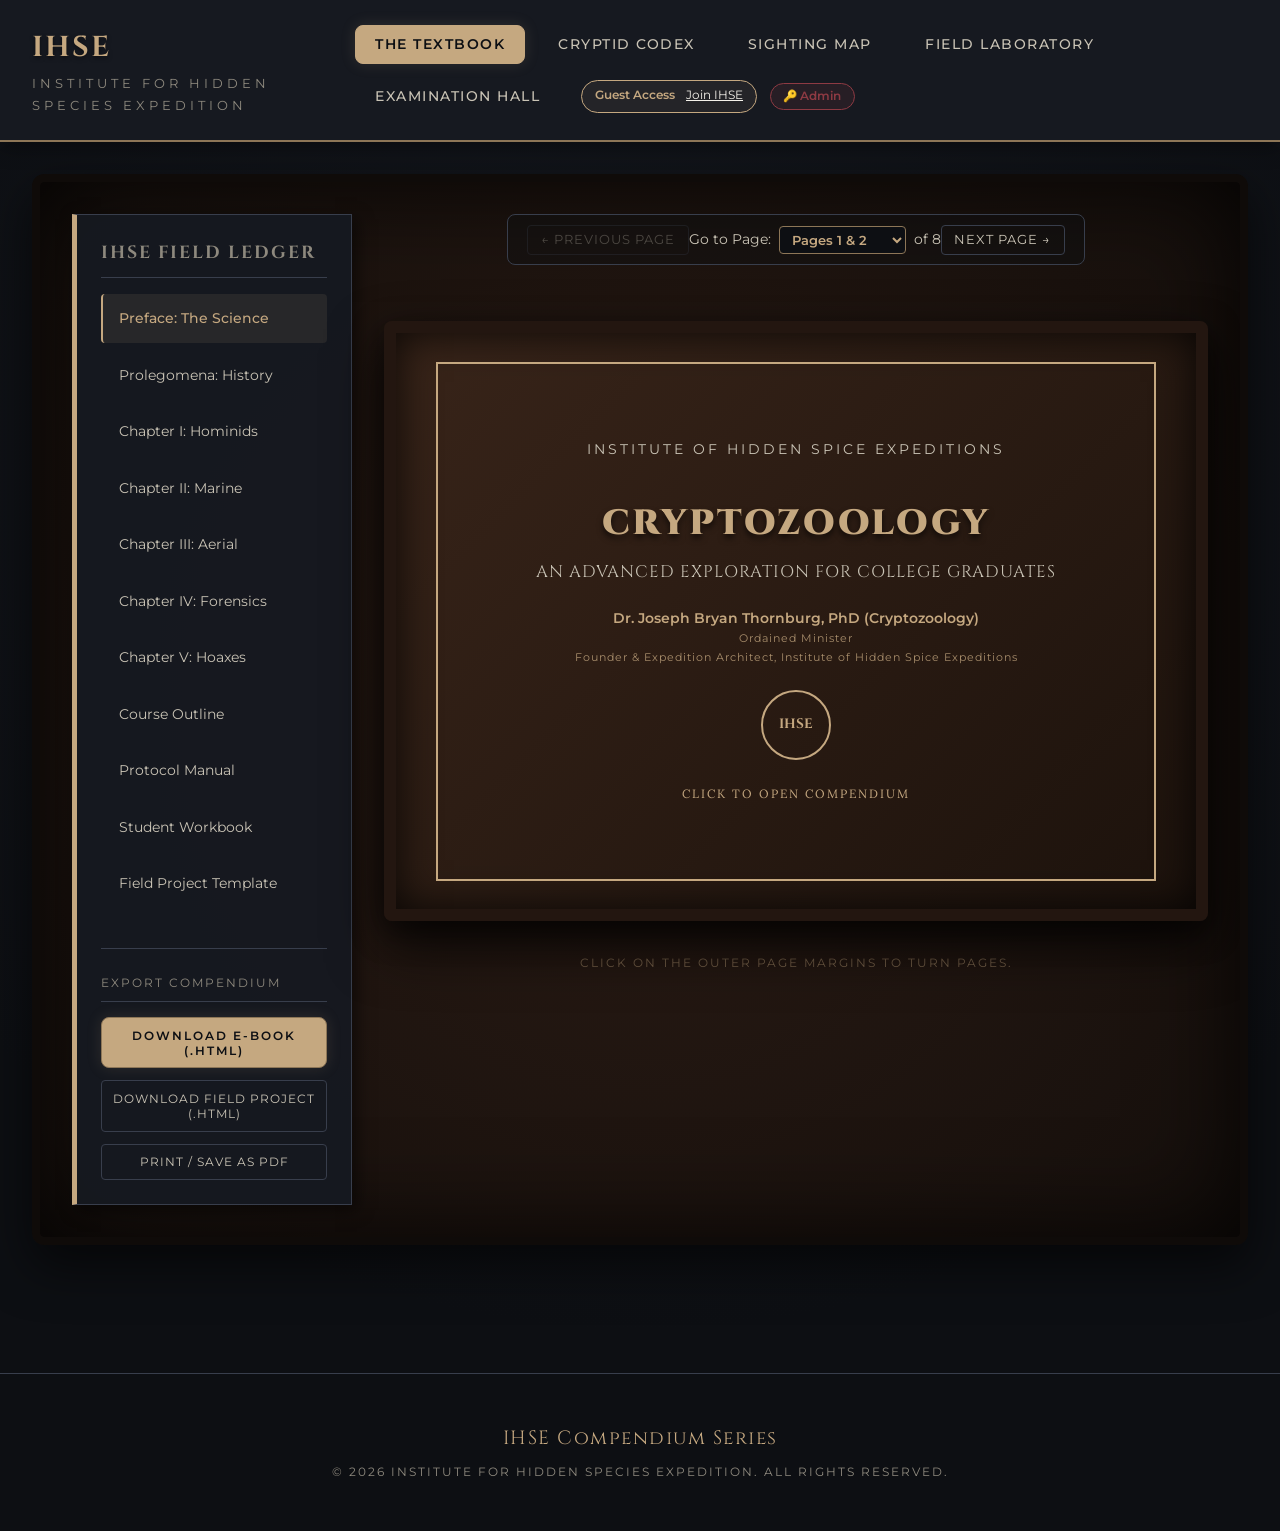
==== index.html @ ec3597d8 "Incorporate official Certificate of Completion template with persistent randomized IDs, formatted da" ====
<!DOCTYPE html>
<html lang="en">
<head>
    <meta charset="UTF-8">
    <meta name="viewport" content="width=device-width, initial-scale=1.0">
    <title>Cryptozoology: An Advanced Exploration for College Graduates</title>
    <!-- CSS Stylesheet -->
    <link rel="stylesheet" href="styles.css">
    <!-- Real PayPal JS SDK (Sandbox Client ID by default) -->
    <script src="https://www.paypal.com/sdk/js?client-id=sb&currency=USD"></script>
</head>
<body>

    <!-- Header Navigation -->
    <header>
        <div class="logo-container">
            <span class="logo-title">IHSE</span>
            <span class="logo-subtitle">Institute for Hidden Species Expedition</span>
        </div>
        <nav style="display: flex; align-items: center; gap: 0.8rem; flex-wrap: wrap;">
            <button class="nav-btn active" data-tab="textbook" id="nav-textbook">The Textbook</button>
            <button class="nav-btn" data-tab="codex" id="nav-codex">Cryptid Codex</button>
            <button class="nav-btn" data-tab="map" id="nav-map">Sighting Map</button>
            <button class="nav-btn" data-tab="lab" id="nav-lab">Field Laboratory</button>
            <button class="nav-btn" data-tab="exam" id="nav-exam">Examination Hall</button>
            <div id="user-status-widget" onclick="openJoinModal()" style="margin-left: 0.5rem; padding: 0.35rem 0.8rem; border-radius: 20px; font-family: var(--font-ui); font-size: 0.72rem; font-weight: 600; cursor: pointer; display: flex; align-items: center; gap: 0.4rem; border: 1px solid var(--accent-gold); color: var(--accent-gold); background: rgba(197,168,128,0.08); transition: all 0.2s;" onmouseover="this.style.background='rgba(197,168,128,0.18)'" onmouseout="this.style.background='rgba(197,168,128,0.08)'">
                <span id="user-role-badge">Guest Access</span>
                <span id="user-action-link" style="text-decoration: underline; font-weight: normal; color: var(--text-primary); margin-left: 0.3rem;">Join IHSE</span>
            </div>
            <button id="admin-toggle-btn" onclick="toggleAdminPanel()" style="padding: 0.35rem 0.8rem; border-radius: 20px; font-family: var(--font-ui); font-size: 0.72rem; font-weight: 600; cursor: pointer; display: flex; align-items: center; gap: 0.4rem; border: 1px solid var(--accent-red); color: var(--accent-red); background: rgba(235,87,87,0.08); transition: all 0.2s;" onmouseover="this.style.background='rgba(235,87,87,0.18)'" onmouseout="this.style.background='rgba(235,87,87,0.08)'">
                🔑 Admin
            </button>
        </nav>
    </header>

    <!-- Main Content Area -->
    <main>
        
        <!-- 1. TEXTBOOK SECTION (SKEUOMORPHIC DESK) -->
        <section id="textbook-section" class="page-section active">
            <div class="desk-container">
                <!-- Syllabus Sidebar (Styled like a Research Ledger) -->
                <aside class="textbook-sidebar ledger-sidebar">
                    <h3>IHSE Field Ledger</h3>
                    <ul class="syllabus-list">
                        <li class="syllabus-item active" data-chapter="preface">Preface: The Science</li>
                        <li class="syllabus-item" data-chapter="intro">Prolegomena: History</li>
                        <li class="syllabus-item" data-chapter="ch1">Chapter I: Hominids</li>
                        <li class="syllabus-item" data-chapter="ch2">Chapter II: Marine</li>
                        <li class="syllabus-item" data-chapter="ch3">Chapter III: Aerial</li>
                        <li class="syllabus-item" data-chapter="ch4">Chapter IV: Forensics</li>
                        <li class="syllabus-item" data-chapter="ch5">Chapter V: Hoaxes</li>
                        <li class="syllabus-item" data-chapter="outline">Course Outline</li>
                        <li class="syllabus-item" data-chapter="protocols">Protocol Manual</li>
                        <li class="syllabus-item" data-chapter="workbook">Student Workbook</li>
                        <li class="syllabus-item" data-chapter="project">Field Project Template</li>
                    </ul>
                    
                    <!-- Export Controls -->
                    <div style="margin-top: 2.5rem; border-top: 1px solid var(--border-color); padding-top: 1.5rem; display: flex; flex-direction: column; gap: 0.75rem;">
                        <span class="lab-nav-title" style="font-size:0.75rem; margin-bottom: 0.2rem;">Export Compendium</span>
                        <button class="primary-btn" style="margin:0; font-size:0.75rem; padding: 0.6rem;" onclick="downloadHtmlBook()">Download E-Book (.html)</button>
                        <button class="secondary-btn" style="margin:0; font-size:0.75rem; padding: 0.6rem;" onclick="downloadProjectTemplate()">Download Field Project (.html)</button>
                        <button class="secondary-btn" style="margin:0; font-size:0.75rem; padding: 0.6rem;" onclick="printFullManual()">Print / Save as PDF</button>
                    </div>
                </aside>
                
                <!-- Main Book Area -->
                <div class="book-workspace">
                    <!-- Top Navigation Tabs (Desk tabs) -->
                    <div class="book-pagination-bar" id="book-pag-top">
                        <button class="secondary-btn pag-btn" id="pag-prev-top" onclick="prevBookPage()">&larr; Previous Page</button>
                        <div class="pag-select-container">
                            <span>Go to Page: </span>
                            <select id="pag-select-dropdown" onchange="goToBookPage(parseInt(this.value))">
                                <!-- Dynamic Options -->
                            </select>
                            <span id="pag-total-display"> of 20</span>
                        </div>
                        <button class="secondary-btn pag-btn" id="pag-next-top" onclick="nextBookPage()">Next Page &rarr;</button>
                    </div>
                    
                    <!-- The Skeuomorphic Book -->
                    <div class="skeuo-book" id="skeuo-book-element">
                        <!-- Book Cover (Visible at Page 0) -->
                        <div class="book-cover" id="book-cover-panel" onclick="openBook()">
                            <div class="cover-gold-border">
                                <div class="cover-institute">Institute of Hidden Spice Expeditions</div>
                                <div class="cover-main-title" style="font-size: 2.2rem; margin-bottom: 0.5rem;">CRYPTOZOOLOGY</div>
                                <div class="cover-sub-title" style="font-size: 1.05rem; line-height: 1.4; margin-bottom: 1.5rem; text-transform: uppercase;">An Advanced Exploration for College Graduates</div>
                                <div class="cover-author" style="font-size: 0.85rem; margin-bottom: 1.5rem; line-height: 1.4;">
                                    Dr. Joseph Bryan Thornburg, PhD (Cryptozoology)<br>
                                    <span style="font-size: 0.7rem; opacity: 0.8; font-weight: normal; letter-spacing: 1px;">
                                        Ordained Minister<br>
                                        Founder &amp; Expedition Architect, Institute of Hidden Spice Expeditions
                                    </span>
                                </div>
                                <div class="cover-seal-icon">IHSE</div>
                                <div style="font-size: 0.75rem; letter-spacing: 2px; color: var(--accent-gold); margin-top: 1.5rem;">CLICK TO OPEN COMPENDIUM</div>
                            </div>
                        </div>
                        
                        <!-- Open Book (Visible when Page > 0) -->
                        <div class="book-pages-panel" id="book-pages-panel" style="display:none;">
                            <!-- Left Page -->
                            <div class="book-page-spread left-page-spread" onclick="pageClickLeft()">
                                <div class="page-header-row">
                                    <span id="left-page-header">IHSE COMPENDIUM</span>
                                </div>
                                <div class="page-spread-content" id="left-page-content">
                                    <!-- Dynamic content -->
                                </div>
                                <div class="page-footer-row">
                                    <span class="page-number-display" id="left-page-num">2</span>
                                </div>
                            </div>
                            
                            <!-- Central Crease Spine -->
                            <div class="book-spine-crease"></div>
                            
                            <!-- Right Page -->
                            <div class="book-page-spread right-page-spread" onclick="pageClickRight()">
                                <div class="page-header-row" style="text-align: right;">
                                    <span id="right-page-header">CRYPTID FORENSICS</span>
                                </div>
                                <div class="page-spread-content" id="right-page-content">
                                    <!-- Dynamic content -->
                                </div>
                                <div class="page-footer-row" style="text-align: right;">
                                    <span class="page-number-display" id="right-page-num">3</span>
                                </div>
                            </div>
                        </div>
                    </div>
                    
                    <!-- Bottom Info Row -->
                    <div class="book-bottom-info">
                        <span id="book-bottom-status">Click on the outer page margins to turn pages.</span>
                    </div>
                </div>
            </div>
        </section>

        <!-- 2. CRYPTID CODEX SECTION -->
        <section id="codex-section" class="page-section">
            <h1 id="codex-header-title">The Cryptid Codex</h1>
            <p style="text-align: center; max-width: 700px; margin: 0 auto 2rem auto; color: var(--text-secondary);">
                An academic catalog of unverified biological entities. Search through documented classifications, habitat histories, and postulated scientific groupings.
            </p>
            
            <!-- Filter & Search Controls -->
            <div class="codex-controls">
                <input type="text" id="codex-search" class="search-input" placeholder="Search by name, taxon, or region...">
                <select id="codex-filter" class="filter-select">
                    <option value="All">All Classifications</option>
                    <option value="Terrestrial">Terrestrial</option>
                    <option value="Marine">Marine / Aquatic</option>
                    <option value="Aerial">Aerial / Winged</option>
                </select>
            </div>
            
            <!-- Cards Grid -->
            <div class="codex-grid" id="codex-grid-container">
                <!-- Populated dynamically via app.js -->
            </div>
        </section>

        <!-- 3. SIGHTINGS MAP SECTION -->
        <section id="map-section" class="page-section">
            <h1>Global Sightings Chart</h1>
            <p style="text-align: center; max-width: 700px; margin: 0 auto 2rem auto; color: var(--text-secondary);">
                A cartographic catalog of historical cryptid encounters. Select any glowing coordinate marker on the navigator grid to display coordinates, taxon classifications, and expedition notes.
            </p>
            
            <div class="map-layout">
                <!-- SVG World Map Container -->
                <div class="map-container">
                    <svg id="world-map-svg" viewBox="0 0 900 480" class="map-svg">
                        <!-- Navigation Grid Lines -->
                        <g class="map-grid-lines">
                            <line x1="0" y1="80" x2="900" y2="80" />
                            <line x1="0" y1="160" x2="900" y2="160" />
                            <line x1="0" y1="240" x2="900" y2="240" />
                            <line x1="0" y1="320" x2="900" y2="320" />
                            <line x1="0" y1="400" x2="900" y2="400" />
                            
                            <line x1="150" y1="0" x2="150" y2="480" />
                            <line x1="300" y1="0" x2="300" y2="480" />
                            <line x1="450" y1="0" x2="450" y2="480" />
                            <line x1="600" y1="0" x2="600" y2="480" />
                            <line x1="750" y1="0" x2="750" y2="480" />
                        </g>
                        
                        <!-- Stylized Continents (Landmasses) -->
                        <polygon class="map-land" points="60,60 120,65 190,60 220,90 280,80 320,130 250,180 230,220 200,240 180,240 130,210 110,160" />
                        <polygon class="map-land" points="230,245 285,250 320,300 290,380 270,420 240,360 220,290" />
                        <polygon class="map-land" points="350,35 410,25 430,70 380,95" />
                        <polygon class="map-land" points="430,220 470,225 500,250 535,270 515,360 480,410 445,410 420,320 405,270" />
                        <polygon class="map-land" points="400,120 490,110 590,90 700,95 820,110 840,180 780,220 720,230 680,290 620,280 520,220 470,220 430,195 400,180" />
                        <polygon class="map-land" points="740,320 810,310 830,350 760,370" />
                        <polygon class="map-land" points="100,460 800,460 750,475 150,475" />
                        
                        <!-- Dynamic Pins will be rendered here by JS -->
                    </svg>
                </div>
                
                <!-- Details Sidebar -->
                <aside class="map-details-sidebar" id="map-sidebar">
                    <h3 class="map-sidebar-title">Survey Details</h3>
                    <div class="map-sidebar-content" id="map-sidebar-data">
                        <div class="map-sidebar-placeholder">
                            Select an active coordinate node on the map to query field notes.
                        </div>
                    </div>
                </aside>
            </div>
        </section>

        <!-- 4. FIELD LABORATORY SECTION -->
        <section id="lab-section" class="page-section">
            <div id="lab-access-gate" style="display:none;"></div>
            <div id="lab-main-content">
                <h1>Forensics & Evidence Laboratory</h1>
            <p style="text-align: center; max-width: 700px; margin: 0 auto 2rem auto; color: var(--text-secondary);">
                Analyze physical evidence retrieved from field expeditions. Calibrate analyzers, clean casts, and focus optics to reveal taxonomic findings.
            </p>
            
            <div class="lab-layout">
                <!-- Lab Navigation -->
                <aside class="lab-nav">
                    <span class="lab-nav-title">Select Analyzer</span>
                    <button class="lab-tab-btn active" data-lab-tab="footprint" id="lab-tab-footprint">Footprint Casting</button>
                    <button class="lab-tab-btn" data-lab-tab="spectrogram" id="lab-tab-spectrogram">Acoustic Spectrogram</button>
                    <button class="lab-tab-btn" data-lab-tab="microscope" id="lab-tab-microscope">Optics Microscope</button>
                </aside>
                
                <!-- Lab Main Work Station -->
                <div class="lab-content" id="lab-workstation">
                    
                    <!-- PANEL 1: Footprint Brushing -->
                    <div class="lab-panel active" id="lab-footprint">
                        <div class="lab-tool-instructions">
                            <strong>Footprint Forensic Cast:</strong> Drag your mouse/finger across the soil layer in the crate to clear dirt and expose the underlying plaster cast trackway.
                        </div>
                        <div class="footprint-sim-container">
                            <div class="footprint-sandbox" id="footprint-sandbox-box">
                                <img src="assets/footprint_cast.png" class="footprint-cast-img" id="footprint-cast-image" alt="Footprint Cast">
                                <canvas class="dirt-canvas" id="dirt-overlay-canvas" width="450" height="400"></canvas>
                            </div>
                            <div style="width: 100%; max-width: 450px;">
                                <div style="display:flex; justify-content:space-between; font-family:var(--font-ui); font-size:0.8rem; color:var(--text-muted);">
                                    <span>Soil Cleared:</span>
                                    <span id="brush-percent">0%</span>
                                </div>
                                <div class="brush-progress-bar">
                                    <div class="brush-progress-fill" id="brush-fill"></div>
                                </div>
                            </div>
                        </div>
                        
                        <!-- Analysis Card revealed upon success -->
                        <div class="lab-analysis-card" id="footprint-analysis">
                            <h3 style="margin-bottom:0.5rem; font-size:1.1rem; color:var(--accent-gold);">Trace Analysis Result</h3>
                            <p style="font-size:0.9rem; margin:0; line-height:1.5; color:var(--text-secondary);">
                                <strong>Observations:</strong> Cast reveals a hominid pentadactyl structure measuring 16.5 inches. Sub-surface scans highlight clear, non-parallel dermal friction ridges on the lateral margin. Heel expansion indexes indicate weight loads of 700+ lbs.
                                <br><br>
                                <strong style="color:var(--accent-green);">Verdict:</strong> Authenticated primate cast. Matches no cataloged North American fauna.
                            </p>
                        </div>
                    </div>

                    <!-- PANEL 2: Audio Analyzer -->
                    <div class="lab-panel" id="lab-spectrogram">
                        <div class="lab-tool-instructions">
                            <strong>Spectrogram Demodulator:</strong> Slide the frequency filter, audio gain, and noise gate settings to isolate the mystery frequency peaks from background white noise.
                        </div>
                        
                        <div class="spectrogram-container">
                            <!-- Visual Waveform display -->
                            <div class="spectrogram-display" id="spectrogram-display">
                                <!-- Wave bars drawn dynamically -->
                            </div>
                            
                            <!-- Slider Controls -->
                            <div class="frequency-slider-container">
                                <div class="slider-row">
                                    <div class="slider-label">
                                        <span>Frequency Filter Band:</span>
                                        <span id="val-freq">400 Hz</span>
                                    </div>
                                    <input type="range" class="lab-slider" id="audio-freq" min="50" max="800" step="5" value="400">
                                </div>
                                
                                <div class="slider-row">
                                    <div class="slider-label">
                                        <span>Gain Bandwidth Boost:</span>
                                        <span id="val-gain">0 dB</span>
                                    </div>
                                    <input type="range" class="lab-slider" id="audio-gain" min="-10" max="25" step="1" value="0">
                                </div>
                                
                                <div class="slider-row">
                                    <div class="slider-label">
                                        <span>Environmental Noise Gate:</span>
                                        <span id="val-gate">-60 dB</span>
                                    </div>
                                    <input type="range" class="lab-slider" id="audio-gate" min="-80" max="-10" step="1" value="-60">
                                </div>
                            </div>
                            
                            <button class="play-audio-btn" id="play-audio-btn" disabled>
                                Calibrating Sliders...
                            </button>
                        </div>
                        
                        <!-- Analysis Card revealed upon success -->
                        <div class="lab-analysis-card" id="audio-analysis">
                            <h3 style="margin-bottom:0.5rem; font-size:1.1rem; color:var(--accent-gold);">Spectrogram Decode Analysis</h3>
                            <p style="font-size:0.9rem; margin:0; line-height:1.5; color:var(--text-secondary);">
                                <strong>Vocal Signature:</strong> Frequency isolated to 142 Hz. Low-register resonance exhibits formant frequency shifts. Comparison against canine, ursid, and feline sound files confirms a mismatch. Features a dual-source vocalization pattern characteristic of specialized large-throat air sacs.
                                <br><br>
                                <strong style="color:var(--accent-green);">Verdict:</strong> Low-frequency hominoid vocalization. Overlaps with regional "Sierra Sounds" databases.
                            </p>
                        </div>
                    </div>

                    <!-- PANEL 3: Microscope -->
                    <div class="lab-panel" id="lab-microscope">
                        <div class="lab-tool-instructions">
                            <strong>Microscope Lens Focus:</strong> Choose an evidence slide and turn the focusing dial slider until the follicular cuticular cells and core medulla structure come into clear focus.
                        </div>
                        
                        <div class="microscope-container">
                            <!-- Circular Viewport -->
                            <div class="microscope-viewport" id="microscope-viewport-box">
                                <div class="microscope-lens-effect"></div>
                                <img src="assets/microscope_hair.png" class="microscope-image" id="microscope-view-img" alt="Microscope view">
                            </div>
                            
                            <!-- Controls -->
                            <div class="microscope-controls">
                                <div class="slider-row">
                                    <label class="slider-label" style="font-weight:600;">Select Slide Specimen:</label>
                                    <select class="filter-select" id="sample-select" style="width:100%;">
                                        <option value="evidence">Evidence Specimen X-402 (Unidentified)</option>
                                        <option value="bear">Reference Specimen B-12 (Ursus arctos)</option>
                                        <option value="human">Reference Specimen H-01 (Homo sapiens)</option>
                                    </select>
                                </div>
                                
                                <div class="slider-row">
                                    <div class="slider-label">
                                        <span>Fine Focus Knob Dial:</span>
                                    </div>
                                    <input type="range" class="lab-slider" id="focus-knob" min="0" max="100" value="20">
                                </div>
                            </div>
                        </div>
                        
                        <!-- Analysis Card revealed upon success -->
                        <div class="lab-analysis-card" id="microscope-analysis">
                            <h3 style="margin-bottom:0.5rem; font-size:1.1rem; color:var(--accent-gold);">Micro-Optics Analysis</h3>
                            <p style="font-size:0.9rem; margin:0; line-height:1.5; color:var(--text-secondary);">
                                <strong>Follicular Details:</strong> Hair shaft exhibits a continuous, wide lattice medulla, making up 60% of the diameter. The cuticular scale pattern displays an imbricate, mosaic form. Lack of taper and pigmentation shifts differ significantly from regional black bears.
                                <br><br>
                                <strong style="color:var(--accent-green);">Verdict:</strong> Mammalian hair of unknown classification. Structurally resembles higher primates but with arctic-tier insulating indices.
                            </p>
                        </div>
                    </div>

                </div>
            </div>
            </div>
        </section>

        <!-- 5. UNIVERSITY EXAMINATION Hall SECTION -->
        <section id="exam-section" class="page-section">
            <div id="exam-access-gate" style="display:none;"></div>
            <div id="exam-main-content">
                <h1 id="exam-header-title">The Examination Hall</h1>
            
            <!-- Intro Panel -->
            <div class="exam-intro" id="exam-intro-panel">
                <p style="font-size:1.1rem; margin-bottom: 2rem; color: var(--text-secondary);">
                    Welcome to the formal examination based on the textbook <strong>"Cryptozoology: An Advanced Exploration for College Graduates"</strong>. To test your academic command and obtain your <strong>Certificate of Cryptid Studies</strong> from the Institute of Hidden Spice Expeditions, register your credentials below.
                </p>
                <div class="codex-controls" style="max-width:400px; margin: 0 auto; display:flex; flex-direction:column; gap:1rem; align-items:stretch;">
                    <input type="text" id="student-name-input" class="search-input" style="text-align:center;" placeholder="Enter Student Name...">
                    <button class="primary-btn" id="start-exam-btn" style="margin:0;">Register & Begin Exam</button>
                </div>
            </div>
            
            <!-- Quiz Panel -->
            <div class="exam-quiz-container" id="quiz-panel">
                <div class="quiz-progress-bar">
                    <div class="quiz-progress-fill" id="quiz-progress"></div>
                </div>
                
                <div class="quiz-question" id="quiz-question-display">
                    <!-- Loaded dynamically via app.js -->
                </div>
                
                <div class="quiz-options" id="quiz-options-container">
                    <!-- Loaded dynamically via app.js -->
                </div>
                
                <div class="quiz-nav-row">
                    <button class="secondary-btn" id="quiz-prev-btn">Previous Question</button>
                    <button class="primary-btn" id="quiz-next-btn" style="margin:0;">Next Question</button>
                </div>
            </div>
            
            <!-- Results & Certificate Panel -->
            <div class="exam-results-container" id="exam-results-panel">
                <h2>Examination Grading</h2>
                <p>Your assessment has been evaluated by the academic committee.</p>
                <div class="results-score-big" id="results-score-value">0%</div>
                
                <p id="results-statement" style="max-width: 600px; margin: 0 auto; line-height:1.7; color: var(--text-secondary);">
                    <!-- Statement text via app.js -->
                </p>
                
                <!-- Displayable Certificate Card -->
                <div id="certificate-wrapper" style="display:none;">
                    <div class="certificate-card" id="cert-card-view" style="max-width: 700px; padding: 3rem; text-align: center; border: 12px double #8d7657; background-color: #f7f5ef; color: #2b2319; margin: 2rem auto; box-shadow: 0 20px 40px rgba(0, 0, 0, 0.6); position: relative;">
                        <div style="border: 2px solid #5a4b37; padding: 2.5rem; position: relative;">
                            <h3 style="font-family: var(--font-header); font-size: 1.1rem; letter-spacing: 3px; color: #5a4b37; margin: 0 0 0.5rem 0; text-transform: uppercase;">Institute of Hidden Species Expeditions</h3>
                            <h4 style="font-family: var(--font-ui); font-size: 0.8rem; letter-spacing: 2px; color: #5a4b37; margin: 0 0 2rem 0; text-transform: uppercase; font-weight: normal;">IHSE Academy</h4>
                            
                            <h2 style="font-family: var(--font-header); font-size: 1.8rem; font-weight: 700; color: #2b2319; margin: 0 0 1.5rem 0; text-transform: uppercase; border: none; padding: 0;">Certificate of Completion</h2>
                            
                            <p style="font-family: var(--font-body); font-style: italic; font-size: 0.95rem; color: #5a4b37; margin: 0 0 1rem 0;">This certifies that</p>
                            
                            <div class="cert-name" id="cert-student-name" style="font-family: var(--font-header); font-size: 1.8rem; font-weight: 900; border-bottom: 2px solid #c5a880; display: inline-block; padding: 0 2rem 0.3rem 2rem; margin: 0 0 1.5rem 0; color: #2b2319; text-transform: uppercase;">[Student Name]</div>
                            
                            <p style="font-family: var(--font-body); font-size: 0.9rem; color: #5a4b37; margin: 0 0 1rem 0; line-height: 1.6;">
                                has successfully completed all academic requirements for
                            </p>
                            
                            <h3 style="font-family: var(--font-header); font-size: 1rem; font-weight: bold; color: #2b2319; margin: 0 0 1.5rem 0; letter-spacing: 1px;">
                                INTRODUCTORY CRYPTOZOOLOGY &mdash; LEVEL 1 (IHSE 101)
                            </h3>
                            
                            <div style="text-align: left; max-width: 480px; margin: 0 auto 1.5rem auto; font-family: var(--font-body); font-size: 0.8rem; color: #5a4b37; line-height: 1.5; background: rgba(141,118,87,0.03); border: 1px dashed rgba(141,118,87,0.2); padding: 1rem; border-radius: 4px;">
                                <p style="font-weight: 600; margin-bottom: 0.4rem; text-align: center; font-family: var(--font-ui); font-size: 0.75rem; letter-spacing: 1px; color: #2b2319;">Foundational Curriculum Covered:</p>
                                <ul style="margin: 0; padding-left: 1.2rem; list-style-type: disc; text-align: left;">
                                    <li>Scientific cryptozoological methodology</li>
                                    <li>Holotype and holotype&mdash;alternative standards</li>
                                    <li>Metrology and calibration protocols</li>
                                    <li>Archival and historical analysis</li>
                                    <li>eDNA and metagenomic investigation</li>
                                    <li>Cognitive&mdash;bias filtering and ecological plausibility</li>
                                </ul>
                            </div>
                            
                            <p style="font-family: var(--font-body); font-size: 0.9rem; color: #5a4b37; margin: 0 0 1.5rem 0;">
                                and has demonstrated proficiency in IHSE&mdash;standard investigative practices.
                            </p>
                            
                            <p id="cert-issue-date" style="font-family: var(--font-body); font-style: italic; font-size: 0.9rem; color: #5a4b37; margin: 0 0 2rem 0;">
                                Awarded this 8th day of June, 2026.
                            </p>
                            
                            <div style="display: flex; justify-content: space-between; align-items: flex-end; margin-top: 2rem; border-top: 1px solid rgba(141,118,87,0.2); padding-top: 1.5rem; text-align: left; font-size: 0.7rem; font-family: var(--font-ui); color: #5a4b37;">
                                <div style="display: flex; flex-direction: column; gap: 0.2rem;">
                                    <span><strong>Academic Director:</strong></span>
                                    <span style="font-family: var(--font-body); font-style: italic; font-size: 0.75rem; color: #2b2319; border-bottom: 1px solid rgba(141,118,87,0.4); padding-bottom: 2px;">Dr. Joseph Bryan Thornburg, PhD.</span>
                                    <span>IHSE Board of Trustees</span>
                                </div>
                                
                                <div style="display: flex; flex-direction: column; align-items: center; justify-content: center;">
                                    <img src="seal.png" id="cert-seal-img-element" alt="Official Seal" style="width: 75px; height: 75px; filter: drop-shadow(0 4px 8px rgba(0,0,0,0.15)); margin-bottom: 2px;">
                                    <span style="font-size: 0.6rem; letter-spacing: 1px; color: #8d7657; text-transform: uppercase;">Official Seal</span>
                                </div>
                                
                                <div style="display: flex; flex-direction: column; gap: 0.2rem; text-align: right;">
                                    <span><strong>Lead Instructor:</strong></span>
                                    <span style="font-family: var(--font-body); font-style: italic; font-size: 0.75rem; color: #2b2319; border-bottom: 1px solid rgba(141,118,87,0.4); padding-bottom: 2px;">Dr. Joseph Bryan Thornburg, PhD.</span>
                                    <span>Anomalous Biological Department</span>
                                </div>
                            </div>
                            
                            <div style="margin-top: 1.5rem; font-family: var(--font-ui); font-size: 0.65rem; color: #8d7657; letter-spacing: 1px; text-transform: uppercase;" id="cert-id-display">
                                Certificate ID: IHSE-101-L1-XXXXXX
                            </div>
                        </div>
                    </div>
                </div>
                
                <!-- Canvas drawing used for downloading (hidden visually) -->
                <canvas id="cert-canvas"></canvas>
                
                <div style="margin-top:2rem; display:flex; gap:1.5rem; justify-content:center;">
                    <button class="primary-btn" id="download-cert-btn" style="margin:0; display:none;" onclick="downloadCertificate()">Download Official Certificate</button>
                    <button class="secondary-btn" onclick="restartExam()">Retake Examination</button>
                </div>
            </div>
            </div>
        </section>

    <!-- Membership Application Modal Overlay -->
    <div class="modal-overlay" id="join-modal-overlay">
        <div class="modal-container" style="max-width: 500px; padding: 2.5rem; background: var(--bg-card); position: relative;">
            <button class="modal-close-btn" onclick="closeJoinModal()" style="position: absolute; top: 1rem; right: 1.5rem; background: none; border: none; color: var(--text-muted); font-size: 2rem; cursor: pointer;">&times;</button>
            
            <div style="text-align: center; margin-bottom: 2rem;">
                <h3 style="font-family: var(--font-ui); font-size: 0.8rem; letter-spacing: 3px; color: var(--accent-gold); margin-bottom: 0.5rem; text-transform: uppercase;">Institute of Hidden Species Expeditions</h3>
                <h2 style="font-family: var(--font-header); font-size: 1.8rem; color: var(--text-primary); border: none; padding: 0;">MEMBERSHIP REQUEST</h2>
                <div style="width: 60px; height: 1px; background: var(--accent-gold); margin: 0.8rem auto; opacity: 0.5;"></div>
            </div>

            <!-- Application Form -->
            <div id="join-form-view">
                <div style="display:flex; flex-direction:column; gap:1.2rem; margin-bottom: 2rem;">
                    <div>
                        <label style="font-family: var(--font-ui); font-size: 0.75rem; color: var(--text-secondary); display:block; margin-bottom:0.4rem; font-weight:600;">FULL NAME</label>
                        <input type="text" id="join-name-input" class="search-input" style="width:100%; text-align:left;" placeholder="Your full name...">
                    </div>
                    <div>
                        <label style="font-family: var(--font-ui); font-size: 0.75rem; color: var(--text-secondary); display:block; margin-bottom:0.4rem; font-weight:600;">EMAIL ADDRESS</label>
                        <input type="email" id="join-email-input" class="search-input" style="width:100%; text-align:left;" placeholder="Your email address...">
                    </div>
                    
                    <div style="padding: 1rem; background: rgba(197, 168, 128, 0.05); border: 1px solid rgba(197, 168, 128, 0.15); border-radius: 4px; display:flex; justify-content:space-between; align-items:center;">
                        <span style="font-family: var(--font-ui); font-size: 0.8rem; color: var(--text-secondary); font-weight:600;">TUITION & REGISTRATION FEE:</span>
                        <span style="font-family: var(--font-ui); font-size: 1.1rem; color: var(--accent-gold); font-weight:700;">$249.00 USD</span>
                    </div>

                    <!-- Payment Method Selector -->
                    <div>
                        <label style="font-family: var(--font-ui); font-size: 0.75rem; color: var(--text-secondary); display:block; margin-bottom:0.6rem; font-weight:600;">SELECT PAYMENT METHOD</label>
                        <div style="display: flex; gap: 1rem; margin-bottom: 1rem;">
                            <div onclick="selectPaymentMethod('paypal')" id="pay-method-paypal" style="flex:1; border: 2px solid var(--accent-gold); padding: 0.8rem; border-radius: var(--border-radius); text-align:center; cursor:pointer; font-weight:600; font-family:var(--font-ui); font-size:0.85rem; display:flex; align-items:center; justify-content:center; gap:0.5rem; background: rgba(197, 168, 128, 0.15); color: var(--accent-gold);">
                                <span style="font-style: italic; font-weight: bold; color: #003087;">Pay<span style="color: #0079C1;">Pal</span></span>
                            </div>
                            <div onclick="selectPaymentMethod('cashapp')" id="pay-method-cashapp" style="flex:1; border: 2px solid var(--border-color); padding: 0.8rem; border-radius: var(--border-radius); text-align:center; cursor:pointer; font-weight:600; font-family:var(--font-ui); font-size:0.85rem; display:flex; align-items:center; justify-content:center; gap:0.3rem; color: var(--text-secondary);">
                                <span style="font-weight: 700; color: #00D632;">$</span> Cash App
                            </div>
                        </div>

                        <!-- PayPal Details -->
                        <div id="paypal-details-view" style="display: block;">
                            <p style="font-size:0.75rem; color:var(--text-muted); font-style:italic; line-height:1.4; margin-bottom: 1rem;">
                                Click the PayPal button below to pay the tuition fee of $249.00 USD and instantly unlock full investigator clearance.
                            </p>
                            <div id="paypal-button-container" style="margin-top:0.5rem; min-height: 150px;"></div>
                        </div>

                        <!-- Cash App Details -->
                        <div id="cashapp-details-view" style="display: none;">
                            <a id="cashapp-pay-link" href="https://cash.app/$ihse/249.00" target="_blank" class="primary-btn" style="display: block; text-align: center; text-decoration: none; background: #00D632; border-color: #00D632; color: white; margin-bottom: 1.2rem; padding: 0.8rem; font-weight: 700; font-family: var(--font-ui); border-radius: var(--border-radius); transition: all 0.2s;">
                                Pay $249.00 via Cash App
                            </a>
                            <div style="display: flex; gap: 1rem; margin-bottom: 0.8rem;">
                                <div style="flex: 1;">
                                    <label style="font-family: var(--font-ui); font-size: 0.7rem; color: var(--text-muted); display:block; margin-bottom:0.4rem; font-weight:600;">CASH APP $CASHTAG</label>
                                    <input type="text" id="join-cashapp-tag" class="search-input" style="width:100%; text-align:left;" placeholder="$YourTag">
                                </div>
                                <div style="flex: 1;">
                                    <label style="font-family: var(--font-ui); font-size: 0.7rem; color: var(--text-muted); display:block; margin-bottom:0.4rem; font-weight:600;">TRANSACTION ID</label>
                                    <input type="text" id="join-cashapp-txid" class="search-input" style="width:100%; text-align:left;" placeholder="e.g. #12345678">
                                </div>
                            </div>
                            <p style="font-size:0.75rem; color:var(--text-muted); font-style:italic; line-height:1.4;">
                                Please complete the payment on Cash App first, then fill in your $Cashtag and Transaction ID above and click "Submit Application" below.
                            </p>
                        </div>
                    </div>
                </div>

                <button id="submit-tuition-btn" class="primary-btn" onclick="submitJoinRequest()" style="width:100%; margin:0; padding: 0.9rem;">Submit Application</button>
            </div>

            <!-- Pending View -->
            <div id="join-pending-view" style="display:none; text-align:center; padding: 1rem 0;">
                <div style="font-size: 3rem; margin-bottom: 1.5rem; animation: pulse 2s infinite;">⏳</div>
                <h3 style="font-family: var(--font-header); font-size: 1.4rem; color: var(--text-primary); margin-bottom: 1rem;">VERIFYING TRANSACTION</h3>
                <p style="color: var(--text-secondary); font-size: 0.9rem; line-height: 1.6; margin-bottom: 2rem;" id="pending-status-text">
                    Your request is currently under administrative audit. We are verifying the $249 USD payment on your [PayPal/Cash App] account.
                </p>
                <div style="background: rgba(141,118,87,0.05); border: 1px dashed var(--accent-gold); padding: 1rem; border-radius: 4px; margin-bottom: 2rem;">
                    <div style="font-family:var(--font-ui); font-size:0.75rem; color:var(--accent-gold); font-weight:600;">SIMULATED AUDITING ENGINE</div>
                    <div id="audit-timer-bar-wrapper" style="height:4px; background: rgba(141,118,87,0.15); width:100%; margin-top:0.6rem; border-radius:2px;">
                        <div id="audit-timer-bar" style="height:4px; background:var(--accent-gold); width:0%; border-radius:2px; transition: width 0.1s linear;"></div>
                    </div>
                </div>
                
                <div style="border-top:1px solid var(--border-color); padding-top:1.5rem; display:flex; flex-direction:column; gap:0.8rem;">
                    <span style="font-size:0.75rem; color:var(--text-muted);">Administrator Control Console (Local Bypass)</span>
                    <div style="display:flex; gap:0.5rem; flex-wrap: wrap;">
                        <button class="primary-btn" onclick="mockApproveRequest()" style="flex:1; min-width: 100px; margin:0; background:var(--accent-green); border-color:var(--accent-green); font-size:0.75rem; padding:0.6rem;">Approve Request</button>
                        <button class="secondary-btn" onclick="mockRejectRequest()" style="flex:1; min-width: 100px; margin:0; background:var(--accent-red); border-color:var(--accent-red); color:white; font-size:0.75rem; padding:0.6rem;">Reject Request</button>
                        <button class="secondary-btn" onclick="resetUserSession()" style="flex:1; min-width: 100px; margin:0; border-color:var(--text-muted); color:var(--text-muted); font-size:0.75rem; padding:0.6rem;">Reset Session</button>
                    </div>
                </div>
            </div>
            
            <!-- Success View -->
            <div id="join-success-view" style="display:none; text-align:center; padding: 1rem 0;">
                <div style="font-size: 3rem; margin-bottom: 1.5rem; color:var(--accent-green);">✔️</div>
                <h3 style="font-family: var(--font-header); font-size: 1.4rem; color: var(--text-primary); margin-bottom: 1rem;">APPLICATION APPROVED</h3>
                <p style="color: var(--text-secondary); font-size: 0.9rem; line-height: 1.6; margin-bottom: 2rem;" id="success-welcome-text">
                    Welcome to the Institute of Hidden Species Expeditions! Your credentials have been authenticated. You now have full clearance to view chapters, workbooks, and sit for the exam.
                </p>
                <button class="primary-btn" onclick="closeJoinModal()" style="width:100%; margin:0; padding: 0.9rem; margin-bottom: 1.5rem;">Enter Archives</button>
                
                <div style="border-top:1px solid var(--border-color); padding-top:1.5rem; display:flex; flex-direction:column; gap:0.8rem;">
                    <span style="font-size:0.75rem; color:var(--text-muted);">Administrator Control Console (Local Bypass)</span>
                    <button class="secondary-btn" onclick="resetUserSession()" style="width:100%; margin:0; border-color:var(--text-muted); color:var(--text-muted); font-size:0.75rem; padding:0.6rem;">Reset Session (Go back to Guest)</button>
                </div>
            </div>
        </div>
    </div>

    </main>

    <!-- Codex Details Modal Overlay -->
    <div class="modal-overlay" id="codex-modal-overlay">
        <div class="modal-container">
            <button class="modal-close-btn" id="modal-close">&times;</button>
            <div class="modal-hero">
                <img src="" id="modal-img" alt="Cryptid Illustration">
                <div class="modal-hero-title">
                    <h2 id="modal-title">Cryptid Name</h2>
                </div>
            </div>
            <div class="modal-body" id="modal-desc-body">
                <!-- Populated dynamically via app.js -->
            </div>
        </div>
    </div>

    <!-- Footer -->
    <footer>
        <div class="footer-logo">IHSE Compendium Series</div>
        <div class="footer-text">© 2026 Institute for Hidden Species Expedition. All Rights Reserved.</div>
    </footer>

    <!-- Admin Login Modal Overlay -->
    <div class="modal-overlay" id="admin-login-overlay">
        <div class="modal-container" style="max-width: 400px; padding: 2.5rem; background: var(--bg-card); position: relative;">
            <button class="modal-close-btn" onclick="closeAdminLoginModal()" style="position: absolute; top: 1rem; right: 1.5rem; background: none; border: none; color: var(--text-muted); font-size: 2rem; cursor: pointer;">&times;</button>
            
            <div style="text-align: center; margin-bottom: 2rem;">
                <h3 style="font-family: var(--font-ui); font-size: 0.8rem; letter-spacing: 3px; color: var(--accent-red); margin-bottom: 0.5rem; text-transform: uppercase;">🔒 Security Access</h3>
                <h2 style="font-family: var(--font-header); font-size: 1.8rem; color: var(--text-primary); border: none; padding: 0;">ADMIN LOGIN</h2>
                <div style="width: 60px; height: 1px; background: var(--accent-red); margin: 0.8rem auto; opacity: 0.5;"></div>
            </div>

            <div style="display:flex; flex-direction:column; gap:1.2rem; margin-bottom: 2rem;">
                <div>
                    <label style="font-family: var(--font-ui); font-size: 0.75rem; color: var(--text-secondary); display:block; margin-bottom:0.4rem; font-weight:600;">USERNAME</label>
                    <input type="text" id="admin-username-input" class="search-input" style="width:100%; text-align:left;" placeholder="Enter admin username...">
                </div>
                <div>
                    <label style="font-family: var(--font-ui); font-size: 0.75rem; color: var(--text-secondary); display:block; margin-bottom:0.4rem; font-weight:600;">PASSWORD</label>
                    <input type="password" id="admin-password-input" class="search-input" style="width:100%; text-align:left;" placeholder="Enter admin password...">
                </div>
            </div>

            <button class="primary-btn" onclick="submitAdminLogin()" style="width:100%; margin:0; padding: 0.9rem; background: var(--accent-red); border-color: var(--accent-red); color: white;">Log In</button>
        </div>
    </div>

    <!-- Floating Admin Control Panel -->
    <div id="admin-floating-panel" style="display: none; position: fixed; bottom: 20px; right: 20px; width: 320px; background: var(--bg-card); border: 2px solid var(--accent-red); border-radius: var(--border-radius); box-shadow: 0 10px 40px rgba(0,0,0,0.8), 0 0 20px rgba(235,87,87,0.15); z-index: 999; padding: 1.5rem; font-family: var(--font-ui);">
        <div style="display: flex; justify-content: space-between; align-items: center; margin-bottom: 1rem; border-bottom: 1px solid rgba(235,87,87,0.2); padding-bottom: 0.5rem;">
            <span style="font-weight: 700; color: var(--accent-red); font-size: 0.85rem; letter-spacing: 1px; display: flex; align-items: center; gap: 0.4rem;">
                🛡️ ADMIN CONTROL PANEL
            </span>
            <button onclick="minimizeAdminPanel()" style="background: none; border: none; color: var(--text-muted); cursor: pointer; font-size: 1rem; padding: 0.2rem;">✖</button>
        </div>
        
        <div style="display: flex; flex-direction: column; gap: 1rem;">
            <div>
                <label style="font-size: 0.7rem; color: var(--text-muted); display: block; margin-bottom: 0.3rem; font-weight: 600;">ENFORCE USER ROLE</label>
                <div style="display: flex; gap: 0.4rem;">
                    <button class="secondary-btn" onclick="adminSetRole('guest')" style="flex: 1; padding: 0.4rem; font-size: 0.7rem; margin: 0;">Guest</button>
                    <button class="secondary-btn" onclick="adminSetRole('pending')" style="flex: 1; padding: 0.4rem; font-size: 0.7rem; margin: 0;">Pending</button>
                    <button class="primary-btn" onclick="adminSetRole('investigator')" style="flex: 1; padding: 0.4rem; font-size: 0.7rem; margin: 0; background: var(--accent-green); border-color: var(--accent-green); color: white;">Investigator</button>
                </div>
            </div>
            
            <div style="border-top: 1px solid var(--border-color); padding-top: 0.8rem; display: flex; flex-direction: column; gap: 0.5rem;">
                <button class="secondary-btn" onclick="adminToggleAllLocks()" style="width: 100%; padding: 0.5rem; font-size: 0.75rem; margin: 0; text-align: center;">
                    🔓 Toggle Gated Access
                </button>
                <button class="secondary-btn" onclick="resetUserSession()" style="width: 100%; padding: 0.5rem; font-size: 0.75rem; margin: 0; border-color: var(--text-muted); color: var(--text-muted); text-align: center;">
                    🔄 Reset User Session
                </button>
            </div>
            
            <div style="font-size: 0.65rem; color: var(--text-muted); text-align: center; border-top: 1px solid var(--border-color); padding-top: 0.6rem;">
                Logged in as <strong>Admin</strong> • <a href="#" onclick="adminLogout()" style="color: var(--accent-red); text-decoration: underline;">Log Out</a>
            </div>
        </div>
    </div>

    <!-- App JS -->
    <script src="app.js"></script>
</body>
</html>
---- styles.css ----
/* ==========================================================================
   CRYPTID TAXONOMY & FIELD METHODOLOGY - STYLESHEET
   Aesthetic: Dark Academia Library / High-End Academic Compendium
   ========================================================================== */

/* Google Fonts Import */
@import url('https://fonts.googleapis.com/css2?family=Cinzel:wght@400;600;700;900&family=Lora:ital,wght@0,400;0,500;0,600;1,400&family=Montserrat:wght@300;400;500;600&display=swap');

:root {
    /* Color Palette */
    --bg-darker: #0d0f13;
    --bg-dark: #161920;
    --bg-card: #1f242e;
    --bg-card-hover: #262c39;
    
    --text-primary: #f5f2eb;
    --text-secondary: #c9c3b5;
    --text-muted: #8e897e;
    
    --accent-gold: #c5a880;
    --accent-gold-hover: #e0c29b;
    --accent-gold-glow: rgba(197, 168, 128, 0.25);
    
    --accent-red: #8e3a43;
    --accent-red-hover: #ab4752;
    --accent-green: #3f6e52;
    --accent-green-hover: #508a67;
    
    --border-color: #383e4c;
    --border-gold: #8d7657;
    
    /* Typography */
    --font-header: 'Cinzel', serif;
    --font-body: 'Lora', serif;
    --font-ui: 'Montserrat', sans-serif;
    
    /* Transitions */
    --transition-speed: 0.3s;
    --border-radius: 8px;
    --box-shadow: 0 10px 30px rgba(0, 0, 0, 0.5);
    --gold-shadow: 0 0 15px rgba(197, 168, 128, 0.15);
}

/* Base Styles */
* {
    box-sizing: border-box;
    margin: 0;
    padding: 0;
}

body {
    background-color: var(--bg-darker);
    color: var(--text-primary);
    font-family: var(--font-body);
    line-height: 1.7;
    font-size: 17px;
    overflow-x: hidden;
    background-image: 
        radial-gradient(circle at 50% 30%, rgba(31, 36, 46, 0.4) 0%, transparent 70%),
        linear-gradient(rgba(13, 15, 19, 0.95), rgba(13, 15, 19, 0.95));
}

/* Custom Scrollbar */
::-webkit-scrollbar {
    width: 8px;
    height: 8px;
}
::-webkit-scrollbar-track {
    background: var(--bg-darker);
}
::-webkit-scrollbar-thumb {
    background: var(--border-color);
    border-radius: 4px;
}
::-webkit-scrollbar-thumb:hover {
    background: var(--accent-gold);
}

/* Header & Navigation */
header {
    background-color: var(--bg-dark);
    border-bottom: 2px solid var(--border-gold);
    padding: 1.5rem 2rem;
    display: flex;
    justify-content: space-between;
    align-items: center;
    position: sticky;
    top: 0;
    z-index: 100;
    box-shadow: 0 4px 20px rgba(0, 0, 0, 0.4);
}

.logo-container {
    display: flex;
    flex-direction: column;
}

.logo-title {
    font-family: var(--font-header);
    font-size: 1.8rem;
    font-weight: 700;
    letter-spacing: 2px;
    color: var(--accent-gold);
    text-shadow: 0 2px 4px rgba(0, 0, 0, 0.5);
}

.logo-subtitle {
    font-family: var(--font-ui);
    font-size: 0.8rem;
    text-transform: uppercase;
    letter-spacing: 4px;
    color: var(--text-muted);
}

nav {
    display: flex;
    gap: 1.5rem;
}

.nav-btn {
    background: transparent;
    border: 1px solid transparent;
    color: var(--text-secondary);
    font-family: var(--font-ui);
    font-size: 0.9rem;
    font-weight: 500;
    text-transform: uppercase;
    letter-spacing: 1.5px;
    padding: 0.6rem 1.2rem;
    cursor: pointer;
    transition: all var(--transition-speed) ease;
    border-radius: var(--border-radius);
}

.nav-btn:hover {
    color: var(--accent-gold);
    background-color: rgba(197, 168, 128, 0.05);
    border-color: rgba(197, 168, 128, 0.3);
}

.nav-btn.active {
    color: var(--bg-darker);
    background-color: var(--accent-gold);
    border-color: var(--accent-gold);
    font-weight: 600;
    box-shadow: var(--gold-shadow);
}

/* Main Container Layout */
main {
    max-width: 1400px;
    margin: 2rem auto;
    padding: 0 2rem 4rem 2rem;
    min-height: calc(100vh - 180px);
}

/* Page Section Wrappers */
.page-section {
    display: none;
    animation: fadeIn var(--transition-speed) ease-in-out forwards;
}

.page-section.active {
    display: block;
}

@keyframes fadeIn {
    from { opacity: 0; transform: translateY(15px); }
    to { opacity: 1; transform: translateY(0); }
}

/* Elegant Text Elements & Cards */
h1, h2, h3, h4 {
    font-family: var(--font-header);
    color: var(--accent-gold);
    margin-bottom: 1.5rem;
}

h1 {
    font-size: 2.8rem;
    border-bottom: 1px solid var(--border-color);
    padding-bottom: 0.8rem;
    text-align: center;
}

h2 {
    font-size: 2rem;
    position: relative;
    padding-bottom: 0.5rem;
}

h2::after {
    content: '';
    position: absolute;
    bottom: 0;
    left: 0;
    width: 60px;
    height: 2px;
    background-color: var(--accent-gold);
}

p {
    margin-bottom: 1.2rem;
    text-align: justify;
}

/* TEXTBOOK MODULE (Double Column Book Layout) */
.textbook-layout {
    display: grid;
    grid-template-columns: 280px 1fr;
    gap: 2rem;
    background-color: var(--bg-dark);
    border: 1px solid var(--border-color);
    border-radius: var(--border-radius);
    overflow: hidden;
    box-shadow: var(--box-shadow);
}

.textbook-sidebar {
    background-color: rgba(13, 15, 19, 0.5);
    border-right: 1px solid var(--border-color);
    padding: 1.5rem;
}

.textbook-sidebar h3 {
    font-size: 1.1rem;
    text-transform: uppercase;
    letter-spacing: 2px;
    color: var(--text-muted);
    border-bottom: 1px solid var(--border-color);
    padding-bottom: 0.5rem;
    margin-bottom: 1rem;
}

.syllabus-list {
    list-style: none;
}

.syllabus-item {
    padding: 0.75rem 1rem;
    margin-bottom: 0.5rem;
    cursor: pointer;
    border-radius: 4px;
    font-family: var(--font-ui);
    font-size: 0.9rem;
    color: var(--text-secondary);
    transition: all 0.2s ease;
    border-left: 2px solid transparent;
}

.syllabus-item:hover {
    background-color: rgba(197, 168, 128, 0.05);
    color: var(--accent-gold);
    padding-left: 1.25rem;
}

.syllabus-item.active {
    background-color: rgba(197, 168, 128, 0.1);
    color: var(--accent-gold);
    border-left-color: var(--accent-gold);
    font-weight: 500;
}

.textbook-content {
    padding: 3rem;
    max-height: 75vh;
    overflow-y: auto;
}

.book-page {
    max-width: 800px;
    margin: 0 auto;
}

.book-chapter-num {
    font-family: var(--font-ui);
    text-transform: uppercase;
    font-size: 0.85rem;
    letter-spacing: 3px;
    color: var(--accent-gold);
    margin-bottom: 0.5rem;
    display: block;
}

.academic-note {
    background-color: rgba(197, 168, 128, 0.05);
    border-left: 3px solid var(--accent-gold);
    padding: 1.25rem;
    margin: 2rem 0;
    font-style: italic;
    font-size: 0.95rem;
    color: var(--text-secondary);
}

/* CODEX MODULE (Cryptid Database) */
.codex-controls {
    display: flex;
    gap: 1rem;
    margin-bottom: 2rem;
    flex-wrap: wrap;
    background-color: var(--bg-dark);
    padding: 1rem;
    border-radius: var(--border-radius);
    border: 1px solid var(--border-color);
}

.search-input {
    flex: 1;
    min-width: 250px;
    background-color: var(--bg-darker);
    border: 1px solid var(--border-color);
    border-radius: 4px;
    padding: 0.75rem 1rem;
    color: var(--text-primary);
    font-family: var(--font-ui);
    font-size: 0.95rem;
    transition: border-color var(--transition-speed);
}

.search-input:focus {
    outline: none;
    border-color: var(--accent-gold);
}

.filter-select {
    background-color: var(--bg-darker);
    border: 1px solid var(--border-color);
    border-radius: 4px;
    padding: 0.75rem 1rem;
    color: var(--text-primary);
    font-family: var(--font-ui);
    font-size: 0.95rem;
    cursor: pointer;
    min-width: 150px;
    outline: none;
}

.filter-select:focus {
    border-color: var(--accent-gold);
}

.codex-grid {
    display: grid;
    grid-template-columns: repeat(auto-fill, minmax(280px, 1fr));
    gap: 2rem;
}

.cryptid-card {
    background-color: var(--bg-card);
    border: 1px solid var(--border-color);
    border-radius: var(--border-radius);
    overflow: hidden;
    cursor: pointer;
    transition: all var(--transition-speed) ease;
    display: flex;
    flex-direction: column;
    box-shadow: var(--box-shadow);
}

.cryptid-card:hover {
    transform: translateY(-8px);
    background-color: var(--bg-card-hover);
    border-color: var(--accent-gold);
    box-shadow: 0 15px 35px rgba(0, 0, 0, 0.7), var(--gold-shadow);
}

.cryptid-img-container {
    height: 220px;
    background-color: var(--bg-darker);
    position: relative;
    overflow: hidden;
    border-bottom: 1px solid var(--border-color);
}

.cryptid-card img {
    width: 100%;
    height: 100%;
    object-fit: cover;
    transition: transform 0.5s ease;
    filter: sepia(0.3) contrast(1.1) brightness(0.85);
}

.cryptid-card:hover img {
    transform: scale(1.05);
    filter: sepia(0.1) contrast(1.1) brightness(0.95);
}

.cryptid-tag {
    position: absolute;
    top: 10px;
    right: 10px;
    background-color: rgba(13, 15, 19, 0.85);
    border: 1px solid var(--border-gold);
    padding: 0.25rem 0.6rem;
    border-radius: 4px;
    font-family: var(--font-ui);
    font-size: 0.7rem;
    text-transform: uppercase;
    letter-spacing: 1px;
    color: var(--accent-gold);
}

.cryptid-info {
    padding: 1.5rem;
    flex-grow: 1;
    display: flex;
    flex-direction: column;
}

.cryptid-name {
    font-family: var(--font-header);
    font-size: 1.3rem;
    color: var(--accent-gold);
    margin-bottom: 0.25rem;
}

.cryptid-scientific {
    font-family: var(--font-body);
    font-style: italic;
    font-size: 0.85rem;
    color: var(--text-muted);
    margin-bottom: 1rem;
}

.cryptid-summary {
    font-size: 0.9rem;
    color: var(--text-secondary);
    display: -webkit-box;
    -webkit-line-clamp: 3;
    -webkit-box-orient: vertical;
    overflow: hidden;
    margin-bottom: 1rem;
    text-align: left;
}

.cryptid-meta {
    margin-top: auto;
    border-top: 1px solid var(--border-color);
    padding-top: 0.8rem;
    display: flex;
    justify-content: space-between;
    font-family: var(--font-ui);
    font-size: 0.75rem;
    color: var(--text-muted);
}

/* Modal Details View */
.modal-overlay {
    position: fixed;
    top: 0;
    left: 0;
    width: 100vw;
    height: 100vh;
    background-color: rgba(13, 15, 19, 0.9);
    backdrop-filter: blur(8px);
    z-index: 1000;
    display: flex;
    justify-content: center;
    align-items: center;
    opacity: 0;
    pointer-events: none;
    transition: opacity var(--transition-speed) ease;
}

.modal-overlay.active {
    opacity: 1;
    pointer-events: auto;
}

.modal-container {
    background-color: var(--bg-dark);
    border: 1px solid var(--border-gold);
    border-radius: var(--border-radius);
    max-width: 900px;
    width: 90%;
    max-height: 85vh;
    overflow-y: auto;
    box-shadow: 0 25px 60px rgba(0, 0, 0, 0.8), 0 0 30px rgba(197, 168, 128, 0.1);
    transform: scale(0.9);
    transition: transform var(--transition-speed) cubic-bezier(0.175, 0.885, 0.32, 1.275);
    position: relative;
}

.modal-overlay.active .modal-container {
    transform: scale(1);
}

.modal-close-btn {
    position: absolute;
    top: 15px;
    right: 15px;
    background-color: rgba(0,0,0,0.5);
    border: 1px solid var(--border-color);
    width: 36px;
    height: 36px;
    border-radius: 50%;
    color: var(--text-primary);
    cursor: pointer;
    font-size: 1.2rem;
    display: flex;
    align-items: center;
    justify-content: center;
    transition: all 0.2s;
    z-index: 10;
}

.modal-close-btn:hover {
    color: var(--accent-gold);
    border-color: var(--accent-gold);
    background-color: var(--bg-darker);
}

.modal-hero {
    height: 350px;
    position: relative;
    background-color: var(--bg-darker);
}

.modal-hero img {
    width: 100%;
    height: 100%;
    object-fit: cover;
    filter: sepia(0.2) contrast(1.1) brightness(0.75);
}

.modal-hero-title {
    position: absolute;
    bottom: 0;
    left: 0;
    width: 100%;
    padding: 2rem;
    background: linear-gradient(to top, rgba(22, 25, 32, 1) 0%, rgba(22, 25, 32, 0.5) 60%, transparent 100%);
}

.modal-hero-title h2 {
    font-size: 2.2rem;
    margin-bottom: 0.2rem;
}

.modal-hero-title h2::after {
    display: none;
}

.modal-body {
    padding: 2.5rem;
}

.modal-data-table {
    width: 100%;
    border-collapse: collapse;
    margin-bottom: 2rem;
    font-family: var(--font-ui);
    font-size: 0.9rem;
}

.modal-data-table th, .modal-data-table td {
    padding: 0.75rem 1rem;
    text-align: left;
    border-bottom: 1px solid var(--border-color);
}

.modal-data-table th {
    font-weight: 600;
    color: var(--accent-gold);
    width: 30%;
}

.modal-desc-heading {
    font-family: var(--font-header);
    color: var(--accent-gold);
    font-size: 1.25rem;
    margin-bottom: 0.8rem;
    border-bottom: 1px solid var(--border-color);
    padding-bottom: 0.3rem;
}

/* SIGHTING MAP MODULE */
.map-layout {
    display: grid;
    grid-template-columns: 1fr 320px;
    gap: 2rem;
    height: 600px;
}

.map-container {
    background-color: var(--bg-dark);
    border: 1px solid var(--border-color);
    border-radius: var(--border-radius);
    position: relative;
    overflow: hidden;
    box-shadow: var(--box-shadow);
    display: flex;
    align-items: center;
    justify-content: center;
}

.map-svg {
    width: 100%;
    height: 100%;
    background-color: #11141b;
}

.map-land {
    fill: #222a36;
    stroke: #0d1218;
    stroke-width: 0.5;
}

.map-grid-lines {
    stroke: rgba(197, 168, 128, 0.04);
    stroke-width: 0.5;
}

.map-pin {
    fill: var(--accent-gold);
    stroke: var(--bg-darker);
    stroke-width: 1;
    cursor: pointer;
    transition: all 0.2s ease;
}

.map-pin:hover {
    fill: var(--accent-red-hover);
    r: 7;
    filter: drop-shadow(0 0 5px var(--accent-red-hover));
}

.map-pin.active {
    fill: var(--accent-red);
    r: 8;
    filter: drop-shadow(0 0 8px var(--accent-red));
}

.map-details-sidebar {
    background-color: var(--bg-dark);
    border: 1px solid var(--border-color);
    border-radius: var(--border-radius);
    padding: 1.5rem;
    overflow-y: auto;
    display: flex;
    flex-direction: column;
    box-shadow: var(--box-shadow);
}

.map-sidebar-title {
    font-family: var(--font-header);
    color: var(--accent-gold);
    font-size: 1.2rem;
    margin-bottom: 1rem;
    border-bottom: 2px solid var(--border-gold);
    padding-bottom: 0.5rem;
}

.map-sidebar-content {
    flex-grow: 1;
    display: flex;
    flex-direction: column;
    justify-content: center;
    align-items: center;
    text-align: center;
}

.map-sidebar-placeholder {
    color: var(--text-muted);
    font-family: var(--font-ui);
    font-size: 0.9rem;
}

.map-detail-card {
    text-align: left;
    width: 100%;
    animation: fadeIn var(--transition-speed) ease-in-out;
}

.map-detail-cryptid {
    font-family: var(--font-header);
    color: var(--accent-gold);
    font-size: 1.4rem;
    margin-bottom: 0.25rem;
}

.map-detail-loc {
    font-family: var(--font-ui);
    font-size: 0.85rem;
    font-weight: 500;
    color: var(--text-secondary);
    margin-bottom: 1rem;
}

.map-detail-spec {
    font-size: 0.95rem;
    color: var(--text-primary);
    line-height: 1.6;
    margin-bottom: 1rem;
}

.map-detail-meta-row {
    font-family: var(--font-ui);
    font-size: 0.8rem;
    color: var(--text-muted);
    margin-bottom: 0.5rem;
}

.map-detail-meta-row strong {
    color: var(--text-secondary);
}

/* FIELD LABORATORY MODULE */
.lab-layout {
    display: grid;
    grid-template-columns: 240px 1fr;
    gap: 2rem;
    min-height: 600px;
}

.lab-nav {
    background-color: var(--bg-dark);
    border: 1px solid var(--border-color);
    border-radius: var(--border-radius);
    padding: 1.5rem;
    display: flex;
    flex-direction: column;
    gap: 0.75rem;
    box-shadow: var(--box-shadow);
}

.lab-nav-title {
    font-family: var(--font-ui);
    text-transform: uppercase;
    font-size: 0.8rem;
    color: var(--text-muted);
    letter-spacing: 2px;
    margin-bottom: 0.5rem;
    border-bottom: 1px solid var(--border-color);
    padding-bottom: 0.5rem;
}

.lab-tab-btn {
    background: transparent;
    border: 1px solid var(--border-color);
    color: var(--text-secondary);
    padding: 0.8rem 1rem;
    border-radius: 4px;
    font-family: var(--font-ui);
    font-size: 0.85rem;
    font-weight: 500;
    text-align: left;
    cursor: pointer;
    transition: all 0.2s ease;
}

.lab-tab-btn:hover {
    border-color: var(--accent-gold);
    color: var(--accent-gold);
    background-color: rgba(197, 168, 128, 0.02);
}

.lab-tab-btn.active {
    background-color: var(--accent-gold);
    border-color: var(--accent-gold);
    color: var(--bg-darker);
    font-weight: 600;
}

.lab-content {
    background-color: var(--bg-dark);
    border: 1px solid var(--border-color);
    border-radius: var(--border-radius);
    padding: 2.5rem;
    box-shadow: var(--box-shadow);
    position: relative;
    display: flex;
    flex-direction: column;
}

.lab-panel {
    display: none;
    flex-direction: column;
    flex-grow: 1;
    animation: fadeIn var(--transition-speed) ease;
}

.lab-panel.active {
    display: flex;
}

/* Simulator Sub-Components */
/* 1. Footprint Cast simulator */
.footprint-sim-container {
    display: flex;
    flex-direction: column;
    align-items: center;
    gap: 1.5rem;
}

.footprint-sandbox {
    width: 100%;
    max-width: 450px;
    height: 400px;
    background-color: #2b221a; /* earthy soil color */
    border: 4px solid #1a1410;
    border-radius: 8px;
    position: relative;
    cursor: grab;
    overflow: hidden;
    box-shadow: inset 0 0 20px rgba(0,0,0,0.8);
}

.footprint-cast-img {
    width: 100%;
    height: 100%;
    object-fit: cover;
    pointer-events: none;
    opacity: 0.05; /* Barely visible under soil */
    transition: opacity 0.5s ease;
}

.footprint-dirt-layer {
    position: absolute;
    top: 0;
    left: 0;
    width: 100%;
    height: 100%;
    background: radial-gradient(circle, #3e3226 0%, #2b221a 100%);
    pointer-events: none;
}

.dirt-canvas {
    position: absolute;
    top: 0;
    left: 0;
    width: 100%;
    height: 100%;
    cursor: crosshair;
}

.lab-tool-instructions {
    background-color: rgba(197,168,128,0.05);
    border: 1px dashed var(--accent-gold);
    border-radius: 4px;
    padding: 1rem;
    width: 100%;
    margin-bottom: 1.5rem;
    font-size: 0.9rem;
    text-align: center;
}

.brush-progress-bar {
    width: 100%;
    height: 8px;
    background-color: var(--bg-darker);
    border-radius: 4px;
    overflow: hidden;
    margin-top: 1rem;
}

.brush-progress-fill {
    width: 0%;
    height: 100%;
    background-color: var(--accent-gold);
    transition: width 0.1s ease;
}

/* 2. Spectrogram Simulator */
.spectrogram-container {
    display: flex;
    flex-direction: column;
    gap: 1.5rem;
}

.spectrogram-display {
    width: 100%;
    height: 200px;
    background-color: #080a0f;
    border: 2px solid var(--border-color);
    border-radius: 4px;
    position: relative;
    overflow: hidden;
}

.spectrogram-wave-bar {
    position: absolute;
    bottom: 0;
    width: 4px;
    background: linear-gradient(to top, var(--accent-green) 0%, var(--accent-gold) 60%, var(--accent-red) 100%);
    opacity: 0.7;
}

.frequency-slider-container {
    background-color: var(--bg-card);
    padding: 1.5rem;
    border-radius: 6px;
    border: 1px solid var(--border-color);
}

.slider-row {
    display: flex;
    flex-direction: column;
    gap: 0.5rem;
    margin-bottom: 1rem;
}

.slider-label {
    display: flex;
    justify-content: space-between;
    font-family: var(--font-ui);
    font-size: 0.85rem;
    color: var(--text-secondary);
}

.lab-slider {
    -webkit-appearance: none;
    appearance: none;
    width: 100%;
    height: 6px;
    border-radius: 3px;
    background: var(--bg-darker);
    outline: none;
}

.lab-slider::-webkit-slider-thumb {
    -webkit-appearance: none;
    appearance: none;
    width: 18px;
    height: 18px;
    border-radius: 50%;
    background: var(--accent-gold);
    cursor: pointer;
    box-shadow: 0 0 5px rgba(197, 168, 128, 0.5);
    transition: transform 0.1s;
}

.lab-slider::-webkit-slider-thumb:hover {
    transform: scale(1.2);
}

.play-audio-btn {
    background-color: var(--accent-gold);
    color: var(--bg-darker);
    font-family: var(--font-ui);
    font-size: 0.9rem;
    font-weight: 600;
    text-transform: uppercase;
    letter-spacing: 1px;
    border: none;
    border-radius: 4px;
    padding: 0.75rem 1.5rem;
    cursor: pointer;
    transition: all 0.2s ease;
    align-self: center;
}

.play-audio-btn:hover {
    background-color: var(--accent-gold-hover);
    box-shadow: var(--gold-shadow);
}

/* 3. Microscope Simulator */
.microscope-container {
    display: flex;
    gap: 2rem;
    align-items: center;
    flex-wrap: wrap;
}

.microscope-viewport {
    width: 320px;
    height: 320px;
    border-radius: 50%;
    border: 8px solid #333;
    outline: 4px solid var(--border-color);
    background-color: #000;
    overflow: hidden;
    position: relative;
    box-shadow: 0 10px 40px rgba(0,0,0,0.8), inset 0 0 40px rgba(0,0,0,1);
    margin: 0 auto;
}

.microscope-lens-effect {
    position: absolute;
    top: 0;
    left: 0;
    width: 100%;
    height: 100%;
    box-shadow: inset 0 0 50px rgba(0,0,0,0.9);
    pointer-events: none;
    z-index: 5;
}

.microscope-image {
    width: 100%;
    height: 100%;
    object-fit: cover;
    filter: blur(15px); /* Adjusted by JS */
    transition: filter 0.1s ease;
    opacity: 0.85;
}

.microscope-controls {
    flex: 1;
    min-width: 250px;
    display: flex;
    flex-direction: column;
    gap: 1.5rem;
}

/* Laboratory Analysis Results Card */
.lab-analysis-card {
    background-color: var(--bg-card);
    border: 1px solid var(--border-color);
    border-radius: 6px;
    padding: 1.5rem;
    margin-top: 1.5rem;
    display: none;
    animation: fadeIn 0.4s ease forwards;
}

.lab-analysis-card.active {
    display: block;
}

/* EXAM MODULE */
.exam-intro {
    text-align: center;
    max-width: 600px;
    margin: 0 auto 3rem auto;
}

.primary-btn {
    background-color: var(--accent-gold);
    color: var(--bg-darker);
    border: 1px solid var(--border-gold);
    padding: 1rem 2rem;
    font-family: var(--font-ui);
    font-size: 1rem;
    font-weight: 600;
    text-transform: uppercase;
    letter-spacing: 2px;
    border-radius: var(--border-radius);
    cursor: pointer;
    transition: all var(--transition-speed) ease;
    margin-top: 1.5rem;
    box-shadow: var(--gold-shadow);
}

.primary-btn:hover {
    background-color: var(--accent-gold-hover);
    box-shadow: 0 0 20px rgba(197, 168, 128, 0.4);
}

.exam-quiz-container {
    max-width: 800px;
    margin: 0 auto;
    background-color: var(--bg-dark);
    border: 1px solid var(--border-color);
    border-radius: var(--border-radius);
    padding: 3rem;
    box-shadow: var(--box-shadow);
    display: none;
}

.quiz-progress-bar {
    width: 100%;
    height: 4px;
    background-color: var(--bg-darker);
    margin-bottom: 2.5rem;
    border-radius: 2px;
    overflow: hidden;
}

.quiz-progress-fill {
    width: 10%;
    height: 100%;
    background-color: var(--accent-gold);
    transition: width 0.3s ease;
}

.quiz-question {
    font-family: var(--font-header);
    font-size: 1.4rem;
    color: var(--text-primary);
    margin-bottom: 2rem;
}

.quiz-options {
    display: flex;
    flex-direction: column;
    gap: 1rem;
    margin-bottom: 2.5rem;
}

.quiz-option-label {
    background-color: var(--bg-card);
    border: 1px solid var(--border-color);
    border-radius: 6px;
    padding: 1.25rem 1.5rem;
    cursor: pointer;
    font-family: var(--font-ui);
    font-size: 0.95rem;
    transition: all 0.2s ease;
    display: flex;
    align-items: center;
    gap: 1rem;
}

.quiz-option-label:hover {
    background-color: var(--bg-card-hover);
    border-color: var(--accent-gold);
}

.quiz-option-label.selected {
    border-color: var(--accent-gold);
    background-color: rgba(197, 168, 128, 0.08);
}

.quiz-option-radio {
    accent-color: var(--accent-gold);
    width: 18px;
    height: 18px;
}

.quiz-nav-row {
    display: flex;
    justify-content: space-between;
}

.secondary-btn {
    background: transparent;
    border: 1px solid var(--border-color);
    color: var(--text-secondary);
    padding: 0.8rem 1.5rem;
    font-family: var(--font-ui);
    font-size: 0.9rem;
    text-transform: uppercase;
    letter-spacing: 1px;
    border-radius: 4px;
    cursor: pointer;
    transition: all 0.2s ease;
}

.secondary-btn:hover:not(:disabled) {
    border-color: var(--accent-gold);
    color: var(--accent-gold);
}

.secondary-btn:disabled {
    opacity: 0.3;
    cursor: not-allowed;
}

/* Exam Results & Certificate Panel */
.exam-results-container {
    max-width: 800px;
    margin: 0 auto;
    text-align: center;
    display: none;
    animation: fadeIn 0.5s ease forwards;
}

.results-score-big {
    font-size: 4rem;
    font-family: var(--font-header);
    color: var(--accent-gold);
    margin: 1.5rem 0;
    text-shadow: 0 0 20px rgba(197, 168, 128, 0.3);
}

.certificate-card {
    background-color: #f7f5ef; /* vintage canvas paper color */
    border: 12px double #8d7657;
    outline: 2px solid #5a4b37;
    outline-offset: -8px;
    padding: 3rem;
    margin: 3rem auto;
    color: #2b2319; /* dark brown ink */
    max-width: 650px;
    box-shadow: 0 20px 40px rgba(0, 0, 0, 0.6);
    position: relative;
    background-image: 
        radial-gradient(circle at 10% 10%, rgba(141, 118, 87, 0.03) 0%, transparent 80%),
        radial-gradient(circle at 90% 90%, rgba(141, 118, 87, 0.03) 0%, transparent 80%);
}

.cert-header {
    font-family: var(--font-header);
    font-size: 1.1rem;
    letter-spacing: 3px;
    text-transform: uppercase;
    color: #5a4b37;
    margin-bottom: 1.5rem;
    font-weight: 600;
}

.cert-title {
    font-family: var(--font-header);
    font-size: 2.2rem;
    font-weight: 700;
    margin-bottom: 2rem;
    color: #2b2319;
}

.cert-statement {
    font-family: var(--font-body);
    font-style: italic;
    font-size: 1.1rem;
    margin-bottom: 2rem;
    line-height: 1.8;
}

.cert-name {
    font-family: var(--font-header);
    font-size: 2rem;
    border-bottom: 1px solid #c5a880;
    display: inline-block;
    padding: 0 2rem 0.5rem 2rem;
    margin-bottom: 2rem;
    font-weight: 900;
}

.cert-seal {
    width: 80px;
    height: 80px;
    border-radius: 50%;
    border: 3px double #8d7657;
    background-color: #d4b285;
    margin: 2rem auto 0 auto;
    display: flex;
    align-items: center;
    justify-content: center;
    font-family: var(--font-header);
    font-size: 0.65rem;
    font-weight: bold;
    color: #5a4b37;
    text-transform: uppercase;
    letter-spacing: 1px;
    box-shadow: 0 4px 10px rgba(0,0,0,0.15);
}

/* HIDDEN CANVAS FOR DOWNLOAD */
#cert-canvas {
    display: none;
}

/* Footer Section */
footer {
    border-top: 1px solid var(--border-color);
    background-color: var(--bg-darker);
    padding: 3rem 2rem;
    text-align: center;
    margin-top: 4rem;
}

.footer-logo {
    font-family: var(--font-header);
    color: var(--accent-gold);
    font-size: 1.2rem;
    letter-spacing: 1.5px;
    margin-bottom: 0.5rem;
}

.footer-text {
    font-family: var(--font-ui);
    color: var(--text-muted);
    font-size: 0.75rem;
    text-transform: uppercase;
    letter-spacing: 2px;
}

/* Responsive Rules */
@media (max-width: 1024px) {
    .textbook-layout {
        grid-template-columns: 1fr;
    }
    
    .textbook-sidebar {
        border-right: none;
        border-bottom: 1px solid var(--border-color);
    }
    
    .textbook-content {
        padding: 2rem;
    }
    
    .map-layout {
        grid-template-columns: 1fr;
        height: auto;
    }
    
    .map-container {
        height: 450px;
    }
    
    .map-details-sidebar {
        height: 250px;
    }
}

@media (max-width: 768px) {
    header {
        flex-direction: column;
        gap: 1.5rem;
        text-align: center;
    }
    
    nav {
        flex-wrap: wrap;
        justify-content: center;
    }
    
    .lab-layout {
        grid-template-columns: 1fr;
    }
    
    h1 {
        font-size: 2.2rem;
    }
    
    h2 {
        font-size: 1.6rem;
    }
    
    .microscope-viewport {
        width: 260px;
        height: 260px;
    }
}

/* ==========================================================================
   TEXTBOOK PAGINATION BAR STYLES
   ========================================================================== */
.book-pagination-bar {
    display: flex;
    justify-content: space-between;
    align-items: center;
    background-color: rgba(13, 15, 19, 0.4);
    border: 1px solid var(--border-color);
    padding: 0.6rem 1.2rem;
    border-radius: var(--border-radius);
    margin-bottom: 2rem;
    font-family: var(--font-ui);
    font-size: 0.85rem;
}

.pag-select-container {
    display: flex;
    align-items: center;
    gap: 0.5rem;
    color: var(--text-secondary);
}

.pag-select-container select {
    background-color: var(--bg-darker);
    border: 1px solid var(--border-gold);
    color: var(--accent-gold);
    padding: 0.25rem 0.5rem;
    border-radius: 4px;
    outline: none;
    cursor: pointer;
    font-family: var(--font-ui);
    font-weight: 600;
}

.pag-btn {
    padding: 0.4rem 0.8rem;
    font-size: 0.8rem;
    margin: 0;
}

.pag-indicator {
    color: var(--text-muted);
    font-family: var(--font-ui);
    font-size: 0.85rem;
}

/* ==========================================================================
   SKEUOMORPHIC DESK AND BOOK LAYOUT
   ========================================================================== */
.desk-container {
    display: grid;
    grid-template-columns: 280px 1fr;
    gap: 2rem;
    background: radial-gradient(circle at 50% 50%, #2a1b14 0%, #150f0c 100%);
    border: 8px solid #0f0b09;
    border-radius: 12px;
    padding: 2rem;
    box-shadow: inset 0 0 100px rgba(0,0,0,0.8), 0 20px 50px rgba(0,0,0,0.6);
    position: relative;
    overflow: hidden;
}

.ledger-sidebar {
    background-color: rgba(22, 25, 32, 0.95);
    border: 1px solid var(--border-color);
    border-left: 5px solid var(--accent-gold);
    box-shadow: 5px 5px 15px rgba(0,0,0,0.5);
    height: fit-content;
}

.book-workspace {
    display: flex;
    flex-direction: column;
    gap: 1.5rem;
    align-items: center;
}

.skeuo-book {
    width: 100%;
    max-width: 900px;
    height: 600px;
    position: relative;
    perspective: 1500px;
    border-radius: 8px;
    box-shadow: 0 25px 55px rgba(0,0,0,0.7);
}

/* Book Cover Panel */
.book-cover {
    position: absolute;
    top: 0;
    left: 0;
    width: 100%;
    height: 100%;
    background: linear-gradient(135deg, #382419 0%, #1c120c 100%);
    color: var(--accent-gold);
    border: 12px solid #231610;
    border-radius: 8px;
    display: flex;
    justify-content: center;
    align-items: center;
    cursor: pointer;
    z-index: 10;
    box-shadow: inset 0 0 40px rgba(0, 0, 0, 0.8), 0 10px 30px rgba(0,0,0,0.5);
    transition: transform 0.8s ease-in-out, opacity 0.5s ease;
    transform-origin: left center;
}

.book-cover.open {
    transform: rotateY(-130deg);
    opacity: 0;
    pointer-events: none;
}

.cover-gold-border {
    border: 2px double var(--accent-gold);
    padding: 3rem 2rem;
    width: 90%;
    height: 90%;
    display: flex;
    flex-direction: column;
    justify-content: center;
    align-items: center;
    text-align: center;
}

.cover-institute {
    font-family: var(--font-ui);
    font-size: 0.85rem;
    text-transform: uppercase;
    letter-spacing: 3px;
    color: var(--text-secondary);
    margin-bottom: 2rem;
}

.cover-main-title {
    font-family: var(--font-header);
    font-size: 3rem;
    font-weight: 900;
    letter-spacing: 2px;
    text-shadow: 0 4px 6px rgba(0,0,0,0.6);
    color: var(--accent-gold);
}

.cover-sub-title {
    font-family: var(--font-header);
    font-size: 1.5rem;
    letter-spacing: 1px;
    margin-bottom: 1.5rem;
    color: var(--text-secondary);
}

.cover-author {
    font-family: var(--font-ui);
    font-size: 0.9rem;
    font-weight: 600;
    color: var(--accent-gold);
    margin-bottom: 2.5rem;
    line-height: 1.5;
}

.cover-seal-icon {
    width: 70px;
    height: 70px;
    border-radius: 50%;
    border: 2px solid var(--accent-gold);
    display: flex;
    align-items: center;
    justify-content: center;
    font-family: var(--font-header);
    font-size: 0.85rem;
    font-weight: bold;
}

/* Open Book Spread Panel */
.book-pages-panel {
    width: 100%;
    height: 100%;
    display: flex;
    position: relative;
    background-color: #231610; /* outer cover edge */
    border-radius: 8px;
    border: 8px solid #231610;
    box-shadow: 0 20px 40px rgba(0,0,0,0.6);
    animation: openBookSpread 0.6s ease-out forwards;
}

@keyframes openBookSpread {
    from { transform: scale(0.95); opacity: 0; }
    to { transform: scale(1); opacity: 1; }
}

.book-page-spread {
    width: 50%;
    height: 100%;
    padding: 2rem 2.5rem;
    display: flex;
    flex-direction: column;
    background-color: #fbf6ec; /* Cream paper */
    cursor: pointer;
    position: relative;
    user-select: none;
}

.left-page-spread {
    background-image: linear-gradient(to right, #fcf8f2 92%, #efe6d9 100%);
    border-top-left-radius: 4px;
    border-bottom-left-radius: 4px;
    box-shadow: -5px 0 10px rgba(0,0,0,0.2) inset;
}

.right-page-spread {
    background-image: linear-gradient(to left, #fcf8f2 92%, #efe6d9 100%);
    border-top-right-radius: 4px;
    border-bottom-right-radius: 4px;
    box-shadow: 5px 0 10px rgba(0,0,0,0.2) inset;
}

.book-spine-crease {
    position: absolute;
    top: 0;
    left: 50%;
    width: 24px;
    height: 100%;
    transform: translateX(-50%);
    background: linear-gradient(to right, rgba(0,0,0,0.15) 0%, rgba(0,0,0,0.4) 50%, rgba(0,0,0,0.15) 100%);
    z-index: 5;
    pointer-events: none;
}

/* Page Header & Footer */
.page-header-row {
    font-family: var(--font-ui);
    font-size: 0.7rem;
    color: #8d7657;
    text-transform: uppercase;
    letter-spacing: 2px;
    border-bottom: 1px solid rgba(141, 118, 87, 0.15);
    padding-bottom: 0.4rem;
    margin-bottom: 1.2rem;
}

.page-footer-row {
    font-family: var(--font-ui);
    font-size: 0.75rem;
    color: #8d7657;
    border-top: 1px solid rgba(141, 118, 87, 0.15);
    padding-top: 0.4rem;
    margin-top: auto;
}

.page-number-display {
    font-weight: 600;
}

.page-spread-content {
    flex-grow: 1;
    overflow-y: auto;
    font-family: var(--font-body);
    font-size: 0.88rem;
    color: #2b2319;
    line-height: 1.7;
    padding-right: 0.5rem;
}

.page-spread-content p {
    color: #2b2319;
    text-align: justify;
    margin-bottom: 1rem;
    text-indent: 1.5rem;
}

.page-spread-content p:first-of-type {
    text-indent: 0;
}

.page-spread-content h2, .page-spread-content h3, .page-spread-content h4 {
    color: #5a4b37;
    font-family: var(--font-header);
    margin-top: 1.2rem;
    margin-bottom: 0.6rem;
    border: none;
    padding: 0;
    text-align: left;
}

.page-spread-content h2 { font-size: 1.2rem; border-bottom: 1px dashed rgba(141,118,87,0.3); padding-bottom:0.2rem;}
.page-spread-content h3 { font-size: 1.05rem; }

.page-spread-content .academic-note {
    background-color: rgba(141, 118, 87, 0.05);
    border-left: 3px solid #8d7657;
    padding: 0.8rem 1rem;
    margin: 1rem 0;
    font-size: 0.82rem;
    line-height: 1.5;
    color: #5a4b37;
}

/* Table of Contents Formatting */
.toc-list {
    list-style: none;
    margin-top: 1.5rem;
}

.toc-row {
    display: flex;
    justify-content: space-between;
    align-items: baseline;
    margin-bottom: 0.8rem;
    font-family: var(--font-ui);
    font-size: 0.8rem;
    cursor: pointer;
    color: #2b2319;
    transition: color 0.2s;
}

.toc-row:hover {
    color: #8d7657;
}

.toc-dots {
    flex-grow: 1;
    border-bottom: 1px dotted rgba(141, 118, 87, 0.4);
    margin: 0 0.5rem;
}

.toc-page-num {
    font-weight: bold;
}

/* Drop-Caps */
.page-drop-cap::first-letter {
    font-family: var(--font-header);
    font-size: 3rem;
    float: left;
    line-height: 0.8;
    margin-right: 0.4rem;
    margin-top: 0.15rem;
    color: #8d7657;
    font-weight: 700;
    border: 1px solid rgba(141, 118, 87, 0.3);
    padding: 2px 6px;
    background-color: rgba(141, 118, 87, 0.03);
}

.book-bottom-info {
    font-family: var(--font-ui);
    font-size: 0.75rem;
    color: rgba(197, 168, 128, 0.5);
    text-transform: uppercase;
    letter-spacing: 2px;
    margin-top: 0.5rem;
}

/* Responsive Book Spread overrides */
@media (max-width: 1024px) {
    .desk-container {
        grid-template-columns: 1fr;
        padding: 1rem;
    }
}

@media (max-width: 768px) {
    .skeuo-book {
        height: auto;
        min-height: 500px;
    }
    .book-pages-panel {
        flex-direction: column;
        height: auto;
    }
    .book-page-spread {
        width: 100%;
        height: auto;
        padding: 1.5rem;
    }
    .left-page-spread {
        border-bottom: 1px dashed rgba(0,0,0,0.1);
        border-right: none;
    }
    .book-spine-crease {
        display: none;
    }
}

/* User Role Access Gate Pulse Animation */
@keyframes pulse {
    0% { transform: scale(1); opacity: 1; }
    50% { transform: scale(1.08); opacity: 0.75; }
    100% { transform: scale(1); opacity: 1; }
}
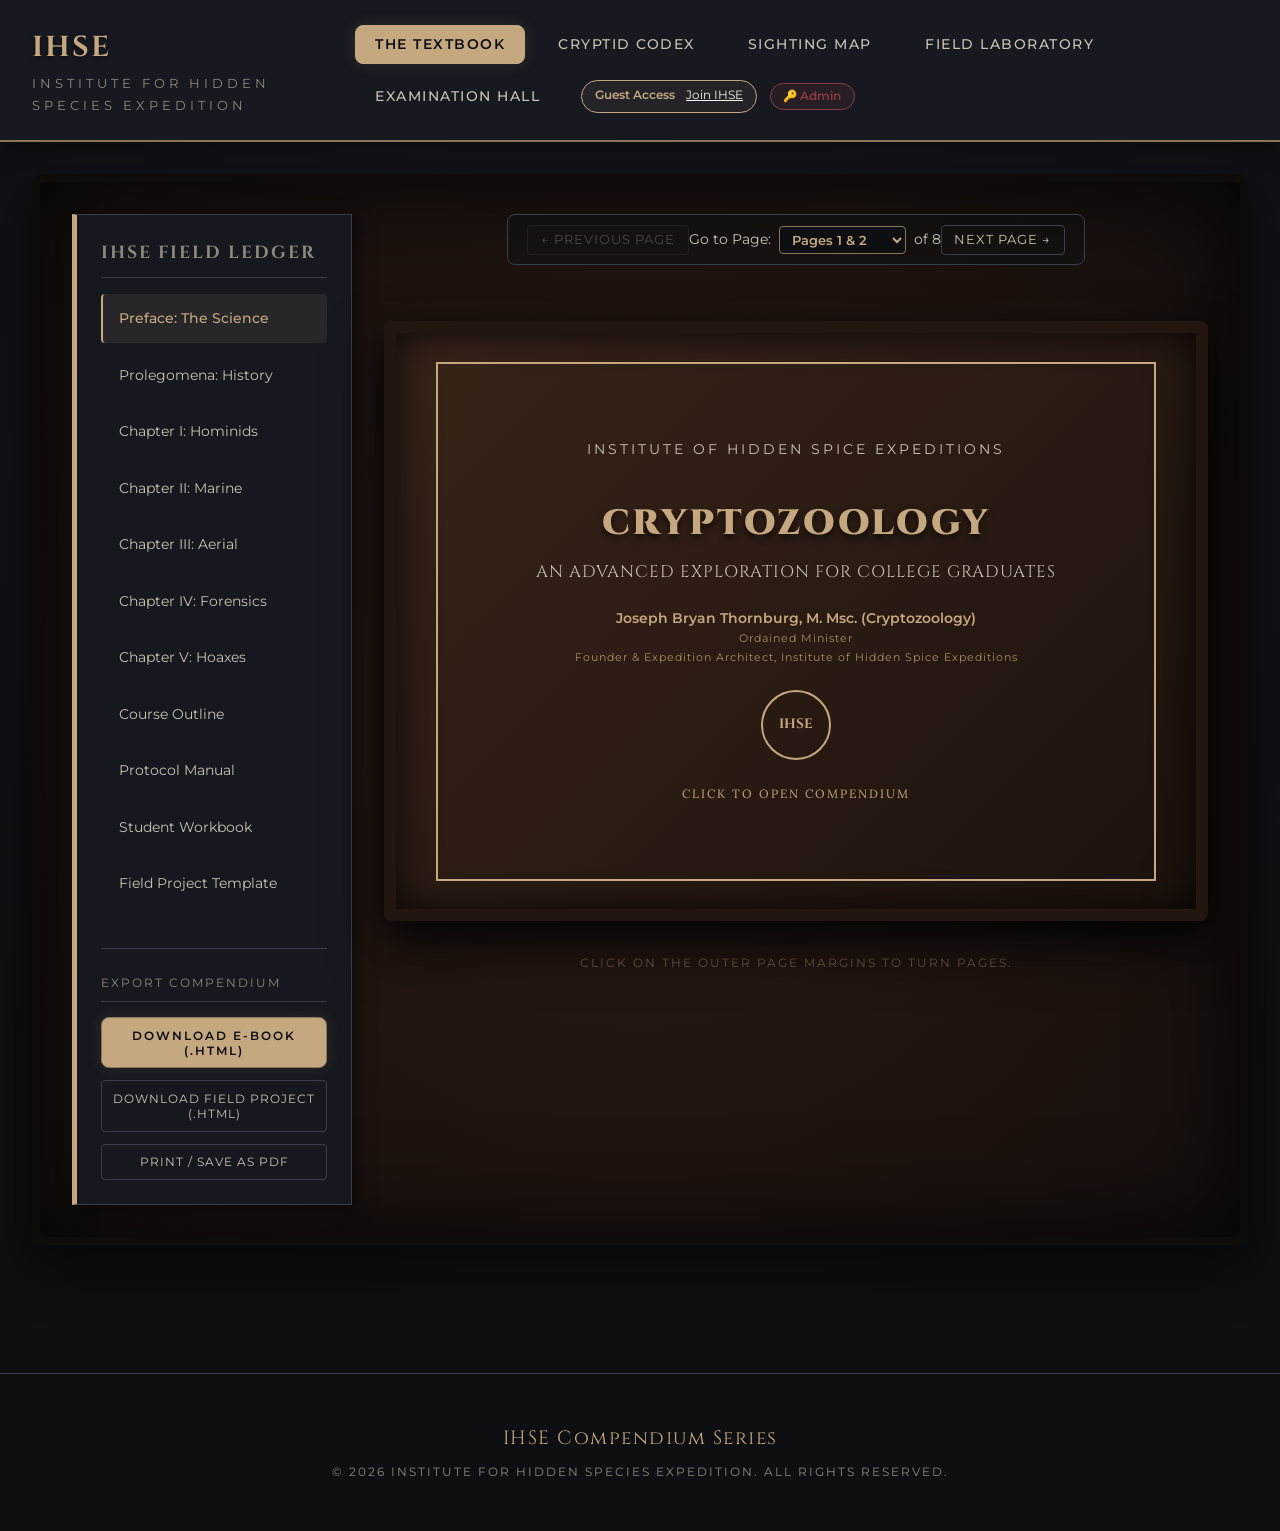
==== commit 3967cbd5: "Change author title from Dr. Joseph Bryan Thornburg, PhD (Cryptozoology) to Joseph Bryan Thornburg, " ====
--- a/index.html
+++ b/index.html
@@ -89,7 +89,7 @@
                                 <div class="cover-main-title" style="font-size: 2.2rem; margin-bottom: 0.5rem;">CRYPTOZOOLOGY</div>
                                 <div class="cover-sub-title" style="font-size: 1.05rem; line-height: 1.4; margin-bottom: 1.5rem; text-transform: uppercase;">An Advanced Exploration for College Graduates</div>
                                 <div class="cover-author" style="font-size: 0.85rem; margin-bottom: 1.5rem; line-height: 1.4;">
-                                    Dr. Joseph Bryan Thornburg, PhD (Cryptozoology)<br>
+                                    Joseph Bryan Thornburg, M. Msc. (Cryptozoology)<br>
                                     <span style="font-size: 0.7rem; opacity: 0.8; font-weight: normal; letter-spacing: 1px;">
                                         Ordained Minister<br>
                                         Founder &amp; Expedition Architect, Institute of Hidden Spice Expeditions
@@ -464,7 +464,7 @@
                             <div style="display: flex; justify-content: space-between; align-items: flex-end; margin-top: 2rem; border-top: 1px solid rgba(141,118,87,0.2); padding-top: 1.5rem; text-align: left; font-size: 0.7rem; font-family: var(--font-ui); color: #5a4b37;">
                                 <div style="display: flex; flex-direction: column; gap: 0.2rem;">
                                     <span><strong>Academic Director:</strong></span>
-                                    <span style="font-family: var(--font-body); font-style: italic; font-size: 0.75rem; color: #2b2319; border-bottom: 1px solid rgba(141,118,87,0.4); padding-bottom: 2px;">Dr. Joseph Bryan Thornburg, PhD.</span>
+                                    <span style="font-family: var(--font-body); font-style: italic; font-size: 0.75rem; color: #2b2319; border-bottom: 1px solid rgba(141,118,87,0.4); padding-bottom: 2px;">Joseph Bryan Thornburg, M. Msc.</span>
                                     <span>IHSE Board of Trustees</span>
                                 </div>
                                 
@@ -475,7 +475,7 @@
                                 
                                 <div style="display: flex; flex-direction: column; gap: 0.2rem; text-align: right;">
                                     <span><strong>Lead Instructor:</strong></span>
-                                    <span style="font-family: var(--font-body); font-style: italic; font-size: 0.75rem; color: #2b2319; border-bottom: 1px solid rgba(141,118,87,0.4); padding-bottom: 2px;">Dr. Joseph Bryan Thornburg, PhD.</span>
+                                    <span style="font-family: var(--font-body); font-style: italic; font-size: 0.75rem; color: #2b2319; border-bottom: 1px solid rgba(141,118,87,0.4); padding-bottom: 2px;">Joseph Bryan Thornburg, M. Msc.</span>
                                     <span>Anomalous Biological Department</span>
                                 </div>
                             </div>
@@ -685,6 +685,9 @@
                 <button class="secondary-btn" onclick="adminToggleAllLocks()" style="width: 100%; padding: 0.5rem; font-size: 0.75rem; margin: 0; text-align: center;">
                     🔓 Toggle Gated Access
                 </button>
+                <button class="primary-btn" onclick="adminPreviewCertificate()" style="width: 100%; padding: 0.5rem; font-size: 0.75rem; margin: 0; background: var(--accent-gold); border-color: var(--accent-gold); color: #2b2319; font-weight: 600; text-align: center;">
+                    🎓 Preview Pass Certificate
+                </button>
                 <button class="secondary-btn" onclick="resetUserSession()" style="width: 100%; padding: 0.5rem; font-size: 0.75rem; margin: 0; border-color: var(--text-muted); color: var(--text-muted); text-align: center;">
                     🔄 Reset User Session
                 </button>
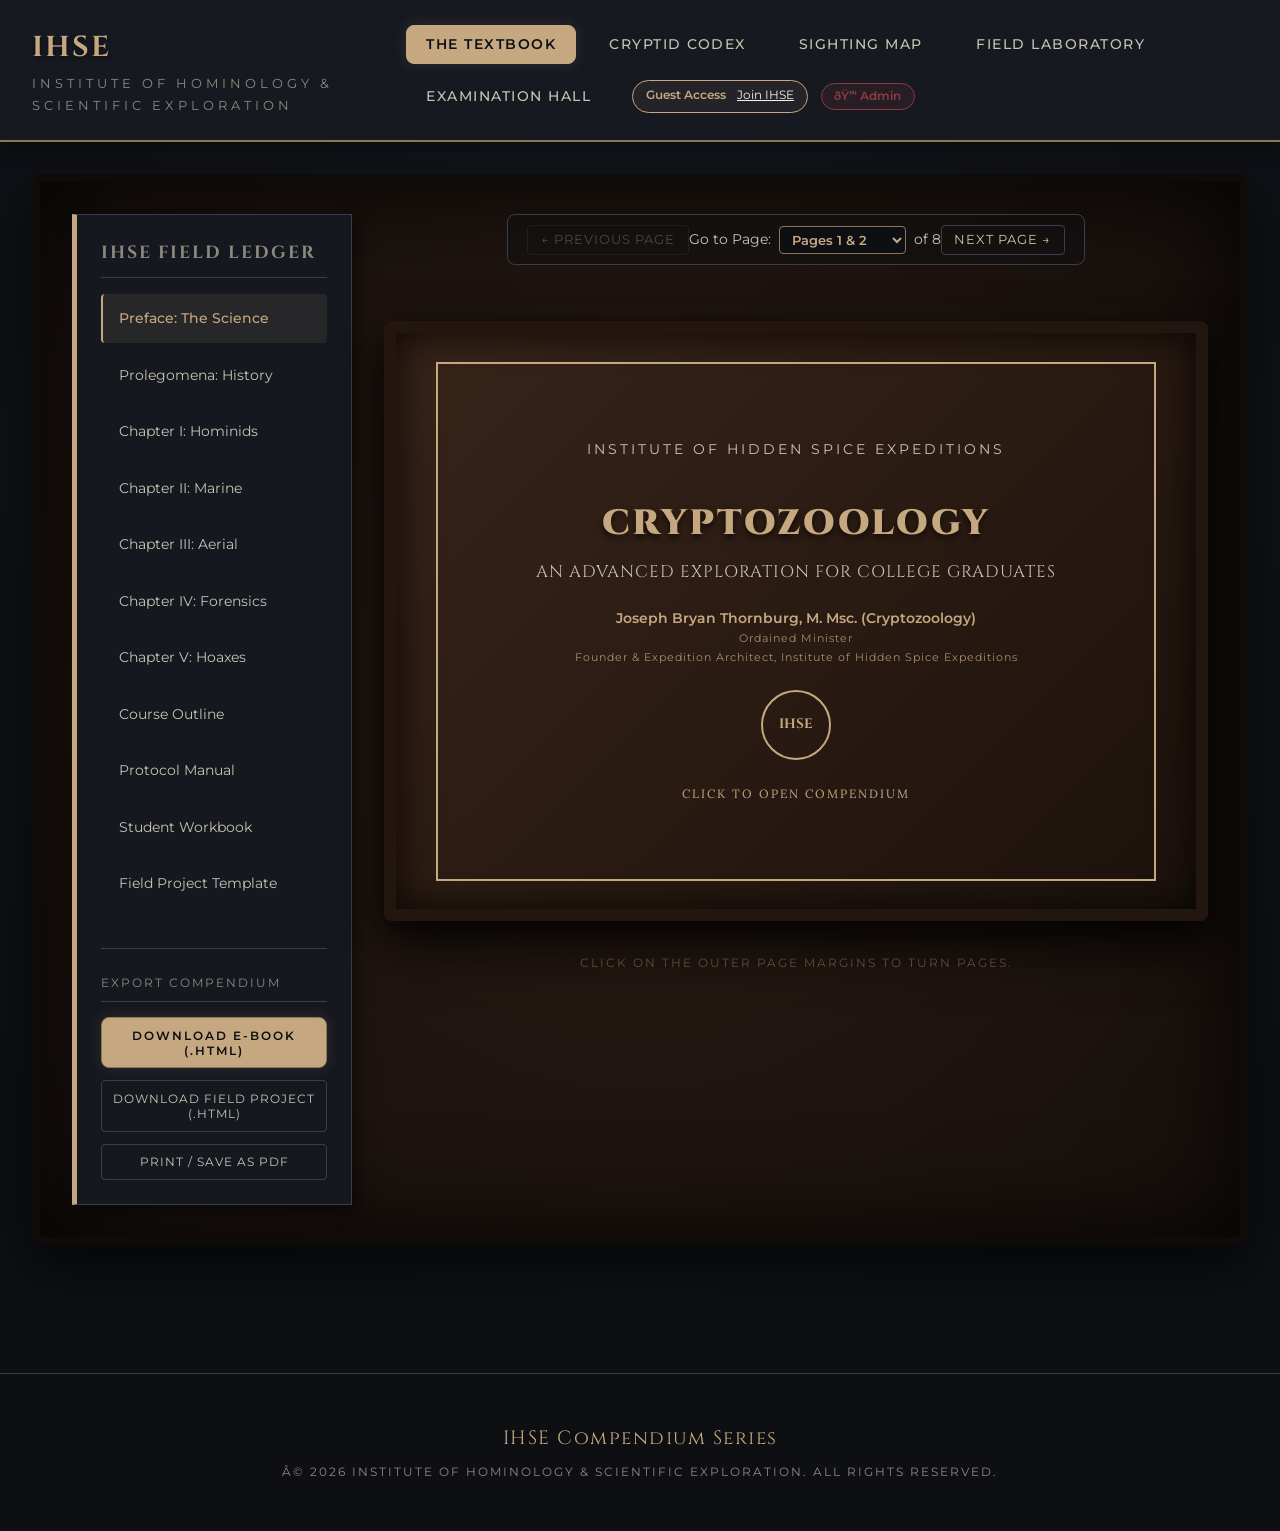
==== commit ad464081: "Rename to Institute of Hominology & Scientific Exploration" ====
--- a/index.html
+++ b/index.html
@@ -1,4 +1,4 @@
-<!DOCTYPE html>
+﻿<!DOCTYPE html>
 <html lang="en">
 <head>
     <meta charset="UTF-8">
@@ -15,7 +15,7 @@
     <header>
         <div class="logo-container">
             <span class="logo-title">IHSE</span>
-            <span class="logo-subtitle">Institute for Hidden Species Expedition</span>
+            <span class="logo-subtitle">Institute of Hominology & Scientific Exploration</span>
         </div>
         <nav style="display: flex; align-items: center; gap: 0.8rem; flex-wrap: wrap;">
             <button class="nav-btn active" data-tab="textbook" id="nav-textbook">The Textbook</button>
@@ -28,7 +28,7 @@
                 <span id="user-action-link" style="text-decoration: underline; font-weight: normal; color: var(--text-primary); margin-left: 0.3rem;">Join IHSE</span>
             </div>
             <button id="admin-toggle-btn" onclick="toggleAdminPanel()" style="padding: 0.35rem 0.8rem; border-radius: 20px; font-family: var(--font-ui); font-size: 0.72rem; font-weight: 600; cursor: pointer; display: flex; align-items: center; gap: 0.4rem; border: 1px solid var(--accent-red); color: var(--accent-red); background: rgba(235,87,87,0.08); transition: all 0.2s;" onmouseover="this.style.background='rgba(235,87,87,0.18)'" onmouseout="this.style.background='rgba(235,87,87,0.08)'">
-                🔑 Admin
+                ðŸ”‘ Admin
             </button>
         </nav>
     </header>
@@ -424,7 +424,7 @@
                 <div id="certificate-wrapper" style="display:none;">
                     <div class="certificate-card" id="cert-card-view" style="max-width: 700px; padding: 3rem; text-align: center; border: 12px double #8d7657; background-color: #f7f5ef; color: #2b2319; margin: 2rem auto; box-shadow: 0 20px 40px rgba(0, 0, 0, 0.6); position: relative;">
                         <div style="border: 2px solid #5a4b37; padding: 2.5rem; position: relative;">
-                            <h3 style="font-family: var(--font-header); font-size: 1.1rem; letter-spacing: 3px; color: #5a4b37; margin: 0 0 0.5rem 0; text-transform: uppercase;">Institute of Hidden Species Expeditions</h3>
+                            <h3 style="font-family: var(--font-header); font-size: 1.1rem; letter-spacing: 3px; color: #5a4b37; margin: 0 0 0.5rem 0; text-transform: uppercase;">Institute of Hominology & Scientific Exploration</h3>
                             <h4 style="font-family: var(--font-ui); font-size: 0.8rem; letter-spacing: 2px; color: #5a4b37; margin: 0 0 2rem 0; text-transform: uppercase; font-weight: normal;">IHSE Academy</h4>
                             
                             <h2 style="font-family: var(--font-header); font-size: 1.8rem; font-weight: 700; color: #2b2319; margin: 0 0 1.5rem 0; text-transform: uppercase; border: none; padding: 0;">Certificate of Completion</h2>
@@ -504,7 +504,7 @@
             <button class="modal-close-btn" onclick="closeJoinModal()" style="position: absolute; top: 1rem; right: 1.5rem; background: none; border: none; color: var(--text-muted); font-size: 2rem; cursor: pointer;">&times;</button>
             
             <div style="text-align: center; margin-bottom: 2rem;">
-                <h3 style="font-family: var(--font-ui); font-size: 0.8rem; letter-spacing: 3px; color: var(--accent-gold); margin-bottom: 0.5rem; text-transform: uppercase;">Institute of Hidden Species Expeditions</h3>
+                <h3 style="font-family: var(--font-ui); font-size: 0.8rem; letter-spacing: 3px; color: var(--accent-gold); margin-bottom: 0.5rem; text-transform: uppercase;">Institute of Hominology & Scientific Exploration</h3>
                 <h2 style="font-family: var(--font-header); font-size: 1.8rem; color: var(--text-primary); border: none; padding: 0;">MEMBERSHIP REQUEST</h2>
                 <div style="width: 60px; height: 1px; background: var(--accent-gold); margin: 0.8rem auto; opacity: 0.5;"></div>
             </div>
@@ -548,7 +548,7 @@
 
                         <!-- Cash App Details -->
                         <div id="cashapp-details-view" style="display: none;">
-                            <a id="cashapp-pay-link" href="https://cash.app/$ihse/249.00" target="_blank" class="primary-btn" style="display: block; text-align: center; text-decoration: none; background: #00D632; border-color: #00D632; color: white; margin-bottom: 1.2rem; padding: 0.8rem; font-weight: 700; font-family: var(--font-ui); border-radius: var(--border-radius); transition: all 0.2s;">
+                            <a id="cashapp-pay-link" href="https://cash.app/$JosephThornburg1/249.00" target="_blank" class="primary-btn" style="display: block; text-align: center; text-decoration: none; background: #00D632; border-color: #00D632; color: white; margin-bottom: 1.2rem; padding: 0.8rem; font-weight: 700; font-family: var(--font-ui); border-radius: var(--border-radius); transition: all 0.2s;">
                                 Pay $249.00 via Cash App
                             </a>
                             <div style="display: flex; gap: 1rem; margin-bottom: 0.8rem;">
@@ -573,7 +573,7 @@
 
             <!-- Pending View -->
             <div id="join-pending-view" style="display:none; text-align:center; padding: 1rem 0;">
-                <div style="font-size: 3rem; margin-bottom: 1.5rem; animation: pulse 2s infinite;">⏳</div>
+                <div style="font-size: 3rem; margin-bottom: 1.5rem; animation: pulse 2s infinite;">â³</div>
                 <h3 style="font-family: var(--font-header); font-size: 1.4rem; color: var(--text-primary); margin-bottom: 1rem;">VERIFYING TRANSACTION</h3>
                 <p style="color: var(--text-secondary); font-size: 0.9rem; line-height: 1.6; margin-bottom: 2rem;" id="pending-status-text">
                     Your request is currently under administrative audit. We are verifying the $249 USD payment on your [PayPal/Cash App] account.
@@ -597,10 +597,10 @@
             
             <!-- Success View -->
             <div id="join-success-view" style="display:none; text-align:center; padding: 1rem 0;">
-                <div style="font-size: 3rem; margin-bottom: 1.5rem; color:var(--accent-green);">✔️</div>
+                <div style="font-size: 3rem; margin-bottom: 1.5rem; color:var(--accent-green);">âœ”ï¸</div>
                 <h3 style="font-family: var(--font-header); font-size: 1.4rem; color: var(--text-primary); margin-bottom: 1rem;">APPLICATION APPROVED</h3>
                 <p style="color: var(--text-secondary); font-size: 0.9rem; line-height: 1.6; margin-bottom: 2rem;" id="success-welcome-text">
-                    Welcome to the Institute of Hidden Species Expeditions! Your credentials have been authenticated. You now have full clearance to view chapters, workbooks, and sit for the exam.
+                    Welcome to the Institute of Hominology & Scientific Exploration! Your credentials have been authenticated. You now have full clearance to view chapters, workbooks, and sit for the exam.
                 </p>
                 <button class="primary-btn" onclick="closeJoinModal()" style="width:100%; margin:0; padding: 0.9rem; margin-bottom: 1.5rem;">Enter Archives</button>
                 
@@ -633,7 +633,7 @@
     <!-- Footer -->
     <footer>
         <div class="footer-logo">IHSE Compendium Series</div>
-        <div class="footer-text">© 2026 Institute for Hidden Species Expedition. All Rights Reserved.</div>
+        <div class="footer-text">Â© 2026 Institute of Hominology & Scientific Exploration. All Rights Reserved.</div>
     </footer>
 
     <!-- Admin Login Modal Overlay -->
@@ -642,7 +642,7 @@
             <button class="modal-close-btn" onclick="closeAdminLoginModal()" style="position: absolute; top: 1rem; right: 1.5rem; background: none; border: none; color: var(--text-muted); font-size: 2rem; cursor: pointer;">&times;</button>
             
             <div style="text-align: center; margin-bottom: 2rem;">
-                <h3 style="font-family: var(--font-ui); font-size: 0.8rem; letter-spacing: 3px; color: var(--accent-red); margin-bottom: 0.5rem; text-transform: uppercase;">🔒 Security Access</h3>
+                <h3 style="font-family: var(--font-ui); font-size: 0.8rem; letter-spacing: 3px; color: var(--accent-red); margin-bottom: 0.5rem; text-transform: uppercase;">ðŸ”’ Security Access</h3>
                 <h2 style="font-family: var(--font-header); font-size: 1.8rem; color: var(--text-primary); border: none; padding: 0;">ADMIN LOGIN</h2>
                 <div style="width: 60px; height: 1px; background: var(--accent-red); margin: 0.8rem auto; opacity: 0.5;"></div>
             </div>
@@ -666,9 +666,9 @@
     <div id="admin-floating-panel" style="display: none; position: fixed; bottom: 20px; right: 20px; width: 320px; background: var(--bg-card); border: 2px solid var(--accent-red); border-radius: var(--border-radius); box-shadow: 0 10px 40px rgba(0,0,0,0.8), 0 0 20px rgba(235,87,87,0.15); z-index: 999; padding: 1.5rem; font-family: var(--font-ui);">
         <div style="display: flex; justify-content: space-between; align-items: center; margin-bottom: 1rem; border-bottom: 1px solid rgba(235,87,87,0.2); padding-bottom: 0.5rem;">
             <span style="font-weight: 700; color: var(--accent-red); font-size: 0.85rem; letter-spacing: 1px; display: flex; align-items: center; gap: 0.4rem;">
-                🛡️ ADMIN CONTROL PANEL
+                ðŸ›¡ï¸ ADMIN CONTROL PANEL
             </span>
-            <button onclick="minimizeAdminPanel()" style="background: none; border: none; color: var(--text-muted); cursor: pointer; font-size: 1rem; padding: 0.2rem;">✖</button>
+            <button onclick="minimizeAdminPanel()" style="background: none; border: none; color: var(--text-muted); cursor: pointer; font-size: 1rem; padding: 0.2rem;">âœ–</button>
         </div>
         
         <div style="display: flex; flex-direction: column; gap: 1rem;">
@@ -683,18 +683,18 @@
             
             <div style="border-top: 1px solid var(--border-color); padding-top: 0.8rem; display: flex; flex-direction: column; gap: 0.5rem;">
                 <button class="secondary-btn" onclick="adminToggleAllLocks()" style="width: 100%; padding: 0.5rem; font-size: 0.75rem; margin: 0; text-align: center;">
-                    🔓 Toggle Gated Access
+                    ðŸ”“ Toggle Gated Access
                 </button>
                 <button class="primary-btn" onclick="adminPreviewCertificate()" style="width: 100%; padding: 0.5rem; font-size: 0.75rem; margin: 0; background: var(--accent-gold); border-color: var(--accent-gold); color: #2b2319; font-weight: 600; text-align: center;">
-                    🎓 Preview Pass Certificate
+                    ðŸŽ“ Preview Pass Certificate
                 </button>
                 <button class="secondary-btn" onclick="resetUserSession()" style="width: 100%; padding: 0.5rem; font-size: 0.75rem; margin: 0; border-color: var(--text-muted); color: var(--text-muted); text-align: center;">
-                    🔄 Reset User Session
+                    ðŸ”„ Reset User Session
                 </button>
             </div>
             
             <div style="font-size: 0.65rem; color: var(--text-muted); text-align: center; border-top: 1px solid var(--border-color); padding-top: 0.6rem;">
-                Logged in as <strong>Admin</strong> • <a href="#" onclick="adminLogout()" style="color: var(--accent-red); text-decoration: underline;">Log Out</a>
+                Logged in as <strong>Admin</strong> â€¢ <a href="#" onclick="adminLogout()" style="color: var(--accent-red); text-decoration: underline;">Log Out</a>
             </div>
         </div>
     </div>
@@ -703,3 +703,4 @@
     <script src="app.js"></script>
 </body>
 </html>
+
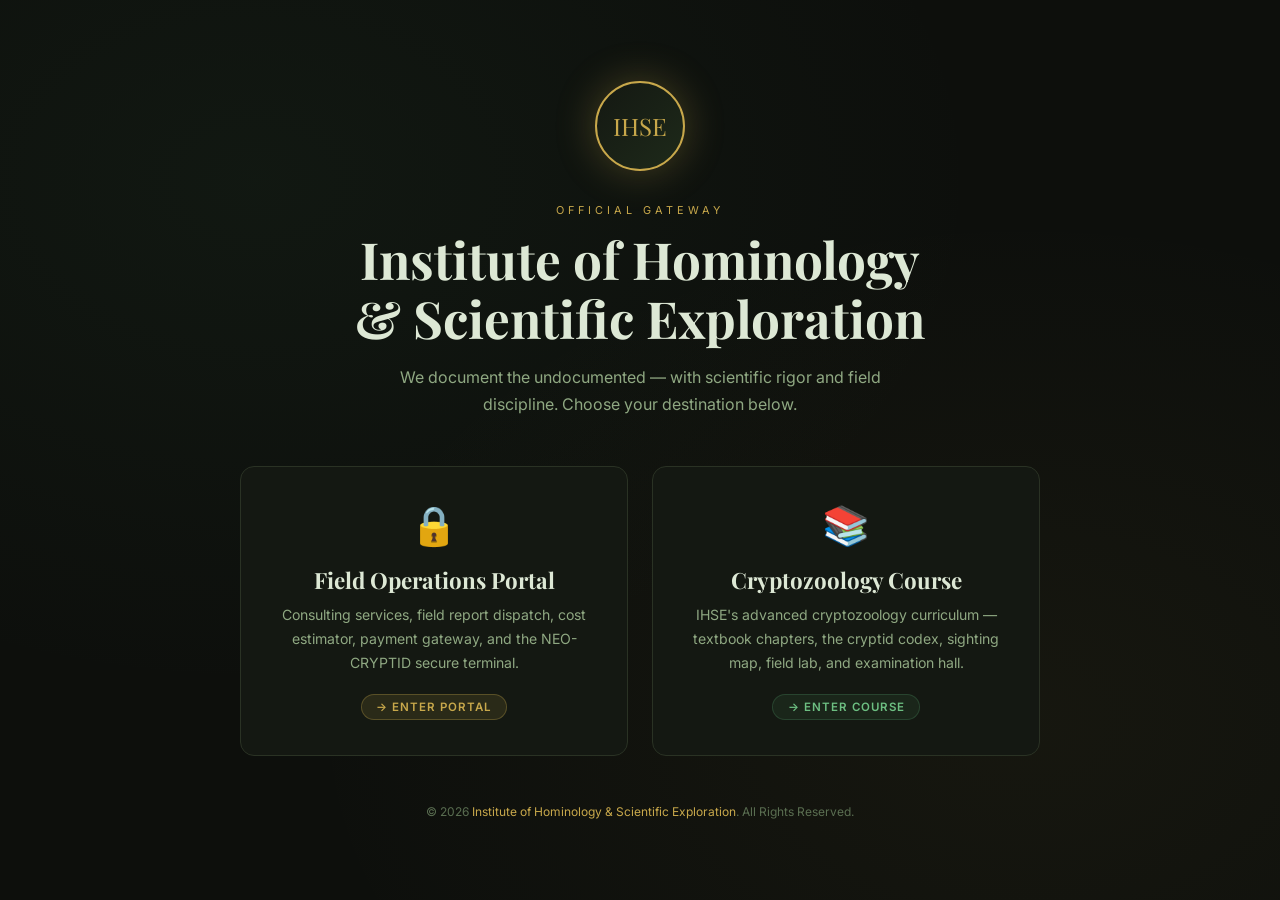
==== commit ce39395c: "Add IHSE field ops portal, landing page, and separate course page" ====
--- a/index.html
+++ b/index.html
@@ -1,706 +1,108 @@
-﻿<!DOCTYPE html>
+<!DOCTYPE html>
 <html lang="en">
 <head>
     <meta charset="UTF-8">
     <meta name="viewport" content="width=device-width, initial-scale=1.0">
-    <title>Cryptozoology: An Advanced Exploration for College Graduates</title>
-    <!-- CSS Stylesheet -->
-    <link rel="stylesheet" href="styles.css">
-    <!-- Real PayPal JS SDK (Sandbox Client ID by default) -->
-    <script src="https://www.paypal.com/sdk/js?client-id=sb&currency=USD"></script>
+    <title>IHSE — Institute of Hominology & Scientific Exploration</title>
+    <meta name="description" content="Institute of Hominology & Scientific Exploration — Official portal for cryptozoological consulting, field operations, and the IHSE Cryptozoology Course.">
+    <link rel="preconnect" href="https://fonts.googleapis.com">
+    <link href="https://fonts.googleapis.com/css2?family=Playfair+Display:ital,wght@0,400;0,700;1,400&family=Inter:wght@300;400;500;600;700&display=swap" rel="stylesheet">
+    <style>
+        :root {
+            --bg: #0d0f0c;
+            --bg-card: #141812;
+            --border: #2a3224;
+            --gold: #c8a84b;
+            --gold-glow: rgba(200,168,75,0.3);
+            --green: #4a8c5c;
+            --text: #dde8d5;
+            --muted: #5a6e51;
+            --secondary: #8fa882;
+        }
+        * { box-sizing: border-box; margin: 0; padding: 0; }
+        body {
+            background: var(--bg);
+            color: var(--text);
+            font-family: 'Inter', sans-serif;
+            min-height: 100vh;
+            display: flex; flex-direction: column; align-items: center; justify-content: center;
+            padding: 2rem;
+            background-image:
+                radial-gradient(ellipse at 20% 20%, rgba(74,140,92,0.07) 0%, transparent 50%),
+                radial-gradient(ellipse at 80% 80%, rgba(200,168,75,0.05) 0%, transparent 50%);
+        }
+        .wrap { text-align: center; max-width: 800px; width: 100%; }
+        .emblem {
+            width: 90px; height: 90px; border-radius: 50%;
+            border: 2px solid var(--gold);
+            background: linear-gradient(135deg, #141812, #1e2a1a);
+            display: flex; align-items: center; justify-content: center;
+            font-family: 'Playfair Display', serif; font-size: 1.5rem; color: var(--gold);
+            box-shadow: 0 0 40px var(--gold-glow);
+            margin: 0 auto 2rem;
+            animation: glow 4s ease-in-out infinite;
+        }
+        @keyframes glow {
+            0%,100% { box-shadow: 0 0 40px var(--gold-glow); }
+            50% { box-shadow: 0 0 70px rgba(200,168,75,0.5); }
+        }
+        .label { font-size: 0.68rem; letter-spacing: 4px; text-transform: uppercase; color: var(--gold); margin-bottom: 0.8rem; }
+        h1 { font-family: 'Playfair Display', serif; font-size: clamp(2rem, 5vw, 3.2rem); line-height: 1.15; margin-bottom: 1rem; }
+        .tagline { color: var(--secondary); font-size: 1rem; line-height: 1.7; max-width: 500px; margin: 0 auto 3rem; }
+        .cards { display: grid; grid-template-columns: 1fr 1fr; gap: 1.5rem; margin-bottom: 3rem; }
+        @media (max-width: 560px) { .cards { grid-template-columns: 1fr; } }
+        .card {
+            background: var(--bg-card); border: 1px solid var(--border);
+            border-radius: 14px; padding: 2.2rem 2rem; text-decoration: none;
+            color: var(--text); transition: all 0.3s; position: relative; overflow: hidden;
+            display: block;
+        }
+        .card::before {
+            content: ''; position: absolute; top: 0; left: 0; right: 0; height: 2px;
+            opacity: 0; transition: opacity 0.3s;
+        }
+        .card.portal::before { background: linear-gradient(90deg, transparent, var(--gold), transparent); }
+        .card.course::before { background: linear-gradient(90deg, transparent, var(--green), transparent); }
+        .card:hover { transform: translateY(-6px); border-color: #3d4e35; }
+        .card:hover::before { opacity: 1; }
+        .card.portal:hover { box-shadow: 0 20px 60px rgba(200,168,75,0.15); }
+        .card.course:hover { box-shadow: 0 20px 60px rgba(74,140,92,0.15); }
+        .card-icon { font-size: 2.4rem; margin-bottom: 1rem; }
+        .card h2 { font-family: 'Playfair Display', serif; font-size: 1.4rem; margin-bottom: 0.5rem; }
+        .card p { color: var(--secondary); font-size: 0.88rem; line-height: 1.7; margin-bottom: 1.2rem; }
+        .card-badge {
+            display: inline-block; padding: 0.3rem 0.9rem; border-radius: 20px;
+            font-size: 0.72rem; font-weight: 600; letter-spacing: 1px; text-transform: uppercase;
+        }
+        .card.portal .card-badge { background: rgba(200,168,75,0.12); color: var(--gold); border: 1px solid rgba(200,168,75,0.3); }
+        .card.course .card-badge { background: rgba(74,140,92,0.12); color: #6dbf82; border: 1px solid rgba(74,140,92,0.3); }
+        .footer-note { color: var(--muted); font-size: 0.75rem; }
+        .footer-note span { color: var(--gold); }
+    </style>
 </head>
 <body>
+<div class="wrap">
+    <div class="emblem">IHSE</div>
+    <p class="label">Official Gateway</p>
+    <h1>Institute of Hominology<br>&amp; Scientific Exploration</h1>
+    <p class="tagline">We document the undocumented — with scientific rigor and field discipline. Choose your destination below.</p>
 
-    <!-- Header Navigation -->
-    <header>
-        <div class="logo-container">
-            <span class="logo-title">IHSE</span>
-            <span class="logo-subtitle">Institute of Hominology & Scientific Exploration</span>
-        </div>
-        <nav style="display: flex; align-items: center; gap: 0.8rem; flex-wrap: wrap;">
-            <button class="nav-btn active" data-tab="textbook" id="nav-textbook">The Textbook</button>
-            <button class="nav-btn" data-tab="codex" id="nav-codex">Cryptid Codex</button>
-            <button class="nav-btn" data-tab="map" id="nav-map">Sighting Map</button>
-            <button class="nav-btn" data-tab="lab" id="nav-lab">Field Laboratory</button>
-            <button class="nav-btn" data-tab="exam" id="nav-exam">Examination Hall</button>
-            <div id="user-status-widget" onclick="openJoinModal()" style="margin-left: 0.5rem; padding: 0.35rem 0.8rem; border-radius: 20px; font-family: var(--font-ui); font-size: 0.72rem; font-weight: 600; cursor: pointer; display: flex; align-items: center; gap: 0.4rem; border: 1px solid var(--accent-gold); color: var(--accent-gold); background: rgba(197,168,128,0.08); transition: all 0.2s;" onmouseover="this.style.background='rgba(197,168,128,0.18)'" onmouseout="this.style.background='rgba(197,168,128,0.08)'">
-                <span id="user-role-badge">Guest Access</span>
-                <span id="user-action-link" style="text-decoration: underline; font-weight: normal; color: var(--text-primary); margin-left: 0.3rem;">Join IHSE</span>
-            </div>
-            <button id="admin-toggle-btn" onclick="toggleAdminPanel()" style="padding: 0.35rem 0.8rem; border-radius: 20px; font-family: var(--font-ui); font-size: 0.72rem; font-weight: 600; cursor: pointer; display: flex; align-items: center; gap: 0.4rem; border: 1px solid var(--accent-red); color: var(--accent-red); background: rgba(235,87,87,0.08); transition: all 0.2s;" onmouseover="this.style.background='rgba(235,87,87,0.18)'" onmouseout="this.style.background='rgba(235,87,87,0.08)'">
-                ðŸ”‘ Admin
-            </button>
-        </nav>
-    </header>
-
-    <!-- Main Content Area -->
-    <main>
-        
-        <!-- 1. TEXTBOOK SECTION (SKEUOMORPHIC DESK) -->
-        <section id="textbook-section" class="page-section active">
-            <div class="desk-container">
-                <!-- Syllabus Sidebar (Styled like a Research Ledger) -->
-                <aside class="textbook-sidebar ledger-sidebar">
-                    <h3>IHSE Field Ledger</h3>
-                    <ul class="syllabus-list">
-                        <li class="syllabus-item active" data-chapter="preface">Preface: The Science</li>
-                        <li class="syllabus-item" data-chapter="intro">Prolegomena: History</li>
-                        <li class="syllabus-item" data-chapter="ch1">Chapter I: Hominids</li>
-                        <li class="syllabus-item" data-chapter="ch2">Chapter II: Marine</li>
-                        <li class="syllabus-item" data-chapter="ch3">Chapter III: Aerial</li>
-                        <li class="syllabus-item" data-chapter="ch4">Chapter IV: Forensics</li>
-                        <li class="syllabus-item" data-chapter="ch5">Chapter V: Hoaxes</li>
-                        <li class="syllabus-item" data-chapter="outline">Course Outline</li>
-                        <li class="syllabus-item" data-chapter="protocols">Protocol Manual</li>
-                        <li class="syllabus-item" data-chapter="workbook">Student Workbook</li>
-                        <li class="syllabus-item" data-chapter="project">Field Project Template</li>
-                    </ul>
-                    
-                    <!-- Export Controls -->
-                    <div style="margin-top: 2.5rem; border-top: 1px solid var(--border-color); padding-top: 1.5rem; display: flex; flex-direction: column; gap: 0.75rem;">
-                        <span class="lab-nav-title" style="font-size:0.75rem; margin-bottom: 0.2rem;">Export Compendium</span>
-                        <button class="primary-btn" style="margin:0; font-size:0.75rem; padding: 0.6rem;" onclick="downloadHtmlBook()">Download E-Book (.html)</button>
-                        <button class="secondary-btn" style="margin:0; font-size:0.75rem; padding: 0.6rem;" onclick="downloadProjectTemplate()">Download Field Project (.html)</button>
-                        <button class="secondary-btn" style="margin:0; font-size:0.75rem; padding: 0.6rem;" onclick="printFullManual()">Print / Save as PDF</button>
-                    </div>
-                </aside>
-                
-                <!-- Main Book Area -->
-                <div class="book-workspace">
-                    <!-- Top Navigation Tabs (Desk tabs) -->
-                    <div class="book-pagination-bar" id="book-pag-top">
-                        <button class="secondary-btn pag-btn" id="pag-prev-top" onclick="prevBookPage()">&larr; Previous Page</button>
-                        <div class="pag-select-container">
-                            <span>Go to Page: </span>
-                            <select id="pag-select-dropdown" onchange="goToBookPage(parseInt(this.value))">
-                                <!-- Dynamic Options -->
-                            </select>
-                            <span id="pag-total-display"> of 20</span>
-                        </div>
-                        <button class="secondary-btn pag-btn" id="pag-next-top" onclick="nextBookPage()">Next Page &rarr;</button>
-                    </div>
-                    
-                    <!-- The Skeuomorphic Book -->
-                    <div class="skeuo-book" id="skeuo-book-element">
-                        <!-- Book Cover (Visible at Page 0) -->
-                        <div class="book-cover" id="book-cover-panel" onclick="openBook()">
-                            <div class="cover-gold-border">
-                                <div class="cover-institute">Institute of Hidden Spice Expeditions</div>
-                                <div class="cover-main-title" style="font-size: 2.2rem; margin-bottom: 0.5rem;">CRYPTOZOOLOGY</div>
-                                <div class="cover-sub-title" style="font-size: 1.05rem; line-height: 1.4; margin-bottom: 1.5rem; text-transform: uppercase;">An Advanced Exploration for College Graduates</div>
-                                <div class="cover-author" style="font-size: 0.85rem; margin-bottom: 1.5rem; line-height: 1.4;">
-                                    Joseph Bryan Thornburg, M. Msc. (Cryptozoology)<br>
-                                    <span style="font-size: 0.7rem; opacity: 0.8; font-weight: normal; letter-spacing: 1px;">
-                                        Ordained Minister<br>
-                                        Founder &amp; Expedition Architect, Institute of Hidden Spice Expeditions
-                                    </span>
-                                </div>
-                                <div class="cover-seal-icon">IHSE</div>
-                                <div style="font-size: 0.75rem; letter-spacing: 2px; color: var(--accent-gold); margin-top: 1.5rem;">CLICK TO OPEN COMPENDIUM</div>
-                            </div>
-                        </div>
-                        
-                        <!-- Open Book (Visible when Page > 0) -->
-                        <div class="book-pages-panel" id="book-pages-panel" style="display:none;">
-                            <!-- Left Page -->
-                            <div class="book-page-spread left-page-spread" onclick="pageClickLeft()">
-                                <div class="page-header-row">
-                                    <span id="left-page-header">IHSE COMPENDIUM</span>
-                                </div>
-                                <div class="page-spread-content" id="left-page-content">
-                                    <!-- Dynamic content -->
-                                </div>
-                                <div class="page-footer-row">
-                                    <span class="page-number-display" id="left-page-num">2</span>
-                                </div>
-                            </div>
-                            
-                            <!-- Central Crease Spine -->
-                            <div class="book-spine-crease"></div>
-                            
-                            <!-- Right Page -->
-                            <div class="book-page-spread right-page-spread" onclick="pageClickRight()">
-                                <div class="page-header-row" style="text-align: right;">
-                                    <span id="right-page-header">CRYPTID FORENSICS</span>
-                                </div>
-                                <div class="page-spread-content" id="right-page-content">
-                                    <!-- Dynamic content -->
-                                </div>
-                                <div class="page-footer-row" style="text-align: right;">
-                                    <span class="page-number-display" id="right-page-num">3</span>
-                                </div>
-                            </div>
-                        </div>
-                    </div>
-                    
-                    <!-- Bottom Info Row -->
-                    <div class="book-bottom-info">
-                        <span id="book-bottom-status">Click on the outer page margins to turn pages.</span>
-                    </div>
-                </div>
-            </div>
-        </section>
-
-        <!-- 2. CRYPTID CODEX SECTION -->
-        <section id="codex-section" class="page-section">
-            <h1 id="codex-header-title">The Cryptid Codex</h1>
-            <p style="text-align: center; max-width: 700px; margin: 0 auto 2rem auto; color: var(--text-secondary);">
-                An academic catalog of unverified biological entities. Search through documented classifications, habitat histories, and postulated scientific groupings.
-            </p>
-            
-            <!-- Filter & Search Controls -->
-            <div class="codex-controls">
-                <input type="text" id="codex-search" class="search-input" placeholder="Search by name, taxon, or region...">
-                <select id="codex-filter" class="filter-select">
-                    <option value="All">All Classifications</option>
-                    <option value="Terrestrial">Terrestrial</option>
-                    <option value="Marine">Marine / Aquatic</option>
-                    <option value="Aerial">Aerial / Winged</option>
-                </select>
-            </div>
-            
-            <!-- Cards Grid -->
-            <div class="codex-grid" id="codex-grid-container">
-                <!-- Populated dynamically via app.js -->
-            </div>
-        </section>
-
-        <!-- 3. SIGHTINGS MAP SECTION -->
-        <section id="map-section" class="page-section">
-            <h1>Global Sightings Chart</h1>
-            <p style="text-align: center; max-width: 700px; margin: 0 auto 2rem auto; color: var(--text-secondary);">
-                A cartographic catalog of historical cryptid encounters. Select any glowing coordinate marker on the navigator grid to display coordinates, taxon classifications, and expedition notes.
-            </p>
-            
-            <div class="map-layout">
-                <!-- SVG World Map Container -->
-                <div class="map-container">
-                    <svg id="world-map-svg" viewBox="0 0 900 480" class="map-svg">
-                        <!-- Navigation Grid Lines -->
-                        <g class="map-grid-lines">
-                            <line x1="0" y1="80" x2="900" y2="80" />
-                            <line x1="0" y1="160" x2="900" y2="160" />
-                            <line x1="0" y1="240" x2="900" y2="240" />
-                            <line x1="0" y1="320" x2="900" y2="320" />
-                            <line x1="0" y1="400" x2="900" y2="400" />
-                            
-                            <line x1="150" y1="0" x2="150" y2="480" />
-                            <line x1="300" y1="0" x2="300" y2="480" />
-                            <line x1="450" y1="0" x2="450" y2="480" />
-                            <line x1="600" y1="0" x2="600" y2="480" />
-                            <line x1="750" y1="0" x2="750" y2="480" />
-                        </g>
-                        
-                        <!-- Stylized Continents (Landmasses) -->
-                        <polygon class="map-land" points="60,60 120,65 190,60 220,90 280,80 320,130 250,180 230,220 200,240 180,240 130,210 110,160" />
-                        <polygon class="map-land" points="230,245 285,250 320,300 290,380 270,420 240,360 220,290" />
-                        <polygon class="map-land" points="350,35 410,25 430,70 380,95" />
-                        <polygon class="map-land" points="430,220 470,225 500,250 535,270 515,360 480,410 445,410 420,320 405,270" />
-                        <polygon class="map-land" points="400,120 490,110 590,90 700,95 820,110 840,180 780,220 720,230 680,290 620,280 520,220 470,220 430,195 400,180" />
-                        <polygon class="map-land" points="740,320 810,310 830,350 760,370" />
-                        <polygon class="map-land" points="100,460 800,460 750,475 150,475" />
-                        
-                        <!-- Dynamic Pins will be rendered here by JS -->
-                    </svg>
-                </div>
-                
-                <!-- Details Sidebar -->
-                <aside class="map-details-sidebar" id="map-sidebar">
-                    <h3 class="map-sidebar-title">Survey Details</h3>
-                    <div class="map-sidebar-content" id="map-sidebar-data">
-                        <div class="map-sidebar-placeholder">
-                            Select an active coordinate node on the map to query field notes.
-                        </div>
-                    </div>
-                </aside>
-            </div>
-        </section>
-
-        <!-- 4. FIELD LABORATORY SECTION -->
-        <section id="lab-section" class="page-section">
-            <div id="lab-access-gate" style="display:none;"></div>
-            <div id="lab-main-content">
-                <h1>Forensics & Evidence Laboratory</h1>
-            <p style="text-align: center; max-width: 700px; margin: 0 auto 2rem auto; color: var(--text-secondary);">
-                Analyze physical evidence retrieved from field expeditions. Calibrate analyzers, clean casts, and focus optics to reveal taxonomic findings.
-            </p>
-            
-            <div class="lab-layout">
-                <!-- Lab Navigation -->
-                <aside class="lab-nav">
-                    <span class="lab-nav-title">Select Analyzer</span>
-                    <button class="lab-tab-btn active" data-lab-tab="footprint" id="lab-tab-footprint">Footprint Casting</button>
-                    <button class="lab-tab-btn" data-lab-tab="spectrogram" id="lab-tab-spectrogram">Acoustic Spectrogram</button>
-                    <button class="lab-tab-btn" data-lab-tab="microscope" id="lab-tab-microscope">Optics Microscope</button>
-                </aside>
-                
-                <!-- Lab Main Work Station -->
-                <div class="lab-content" id="lab-workstation">
-                    
-                    <!-- PANEL 1: Footprint Brushing -->
-                    <div class="lab-panel active" id="lab-footprint">
-                        <div class="lab-tool-instructions">
-                            <strong>Footprint Forensic Cast:</strong> Drag your mouse/finger across the soil layer in the crate to clear dirt and expose the underlying plaster cast trackway.
-                        </div>
-                        <div class="footprint-sim-container">
-                            <div class="footprint-sandbox" id="footprint-sandbox-box">
-                                <img src="assets/footprint_cast.png" class="footprint-cast-img" id="footprint-cast-image" alt="Footprint Cast">
-                                <canvas class="dirt-canvas" id="dirt-overlay-canvas" width="450" height="400"></canvas>
-                            </div>
-                            <div style="width: 100%; max-width: 450px;">
-                                <div style="display:flex; justify-content:space-between; font-family:var(--font-ui); font-size:0.8rem; color:var(--text-muted);">
-                                    <span>Soil Cleared:</span>
-                                    <span id="brush-percent">0%</span>
-                                </div>
-                                <div class="brush-progress-bar">
-                                    <div class="brush-progress-fill" id="brush-fill"></div>
-                                </div>
-                            </div>
-                        </div>
-                        
-                        <!-- Analysis Card revealed upon success -->
-                        <div class="lab-analysis-card" id="footprint-analysis">
-                            <h3 style="margin-bottom:0.5rem; font-size:1.1rem; color:var(--accent-gold);">Trace Analysis Result</h3>
-                            <p style="font-size:0.9rem; margin:0; line-height:1.5; color:var(--text-secondary);">
-                                <strong>Observations:</strong> Cast reveals a hominid pentadactyl structure measuring 16.5 inches. Sub-surface scans highlight clear, non-parallel dermal friction ridges on the lateral margin. Heel expansion indexes indicate weight loads of 700+ lbs.
-                                <br><br>
-                                <strong style="color:var(--accent-green);">Verdict:</strong> Authenticated primate cast. Matches no cataloged North American fauna.
-                            </p>
-                        </div>
-                    </div>
-
-                    <!-- PANEL 2: Audio Analyzer -->
-                    <div class="lab-panel" id="lab-spectrogram">
-                        <div class="lab-tool-instructions">
-                            <strong>Spectrogram Demodulator:</strong> Slide the frequency filter, audio gain, and noise gate settings to isolate the mystery frequency peaks from background white noise.
-                        </div>
-                        
-                        <div class="spectrogram-container">
-                            <!-- Visual Waveform display -->
-                            <div class="spectrogram-display" id="spectrogram-display">
-                                <!-- Wave bars drawn dynamically -->
-                            </div>
-                            
-                            <!-- Slider Controls -->
-                            <div class="frequency-slider-container">
-                                <div class="slider-row">
-                                    <div class="slider-label">
-                                        <span>Frequency Filter Band:</span>
-                                        <span id="val-freq">400 Hz</span>
-                                    </div>
-                                    <input type="range" class="lab-slider" id="audio-freq" min="50" max="800" step="5" value="400">
-                                </div>
-                                
-                                <div class="slider-row">
-                                    <div class="slider-label">
-                                        <span>Gain Bandwidth Boost:</span>
-                                        <span id="val-gain">0 dB</span>
-                                    </div>
-                                    <input type="range" class="lab-slider" id="audio-gain" min="-10" max="25" step="1" value="0">
-                                </div>
-                                
-                                <div class="slider-row">
-                                    <div class="slider-label">
-                                        <span>Environmental Noise Gate:</span>
-                                        <span id="val-gate">-60 dB</span>
-                                    </div>
-                                    <input type="range" class="lab-slider" id="audio-gate" min="-80" max="-10" step="1" value="-60">
-                                </div>
-                            </div>
-                            
-                            <button class="play-audio-btn" id="play-audio-btn" disabled>
-                                Calibrating Sliders...
-                            </button>
-                        </div>
-                        
-                        <!-- Analysis Card revealed upon success -->
-                        <div class="lab-analysis-card" id="audio-analysis">
-                            <h3 style="margin-bottom:0.5rem; font-size:1.1rem; color:var(--accent-gold);">Spectrogram Decode Analysis</h3>
-                            <p style="font-size:0.9rem; margin:0; line-height:1.5; color:var(--text-secondary);">
-                                <strong>Vocal Signature:</strong> Frequency isolated to 142 Hz. Low-register resonance exhibits formant frequency shifts. Comparison against canine, ursid, and feline sound files confirms a mismatch. Features a dual-source vocalization pattern characteristic of specialized large-throat air sacs.
-                                <br><br>
-                                <strong style="color:var(--accent-green);">Verdict:</strong> Low-frequency hominoid vocalization. Overlaps with regional "Sierra Sounds" databases.
-                            </p>
-                        </div>
-                    </div>
-
-                    <!-- PANEL 3: Microscope -->
-                    <div class="lab-panel" id="lab-microscope">
-                        <div class="lab-tool-instructions">
-                            <strong>Microscope Lens Focus:</strong> Choose an evidence slide and turn the focusing dial slider until the follicular cuticular cells and core medulla structure come into clear focus.
-                        </div>
-                        
-                        <div class="microscope-container">
-                            <!-- Circular Viewport -->
-                            <div class="microscope-viewport" id="microscope-viewport-box">
-                                <div class="microscope-lens-effect"></div>
-                                <img src="assets/microscope_hair.png" class="microscope-image" id="microscope-view-img" alt="Microscope view">
-                            </div>
-                            
-                            <!-- Controls -->
-                            <div class="microscope-controls">
-                                <div class="slider-row">
-                                    <label class="slider-label" style="font-weight:600;">Select Slide Specimen:</label>
-                                    <select class="filter-select" id="sample-select" style="width:100%;">
-                                        <option value="evidence">Evidence Specimen X-402 (Unidentified)</option>
-                                        <option value="bear">Reference Specimen B-12 (Ursus arctos)</option>
-                                        <option value="human">Reference Specimen H-01 (Homo sapiens)</option>
-                                    </select>
-                                </div>
-                                
-                                <div class="slider-row">
-                                    <div class="slider-label">
-                                        <span>Fine Focus Knob Dial:</span>
-                                    </div>
-                                    <input type="range" class="lab-slider" id="focus-knob" min="0" max="100" value="20">
-                                </div>
-                            </div>
-                        </div>
-                        
-                        <!-- Analysis Card revealed upon success -->
-                        <div class="lab-analysis-card" id="microscope-analysis">
-                            <h3 style="margin-bottom:0.5rem; font-size:1.1rem; color:var(--accent-gold);">Micro-Optics Analysis</h3>
-                            <p style="font-size:0.9rem; margin:0; line-height:1.5; color:var(--text-secondary);">
-                                <strong>Follicular Details:</strong> Hair shaft exhibits a continuous, wide lattice medulla, making up 60% of the diameter. The cuticular scale pattern displays an imbricate, mosaic form. Lack of taper and pigmentation shifts differ significantly from regional black bears.
-                                <br><br>
-                                <strong style="color:var(--accent-green);">Verdict:</strong> Mammalian hair of unknown classification. Structurally resembles higher primates but with arctic-tier insulating indices.
-                            </p>
-                        </div>
-                    </div>
-
-                </div>
-            </div>
-            </div>
-        </section>
-
-        <!-- 5. UNIVERSITY EXAMINATION Hall SECTION -->
-        <section id="exam-section" class="page-section">
-            <div id="exam-access-gate" style="display:none;"></div>
-            <div id="exam-main-content">
-                <h1 id="exam-header-title">The Examination Hall</h1>
-            
-            <!-- Intro Panel -->
-            <div class="exam-intro" id="exam-intro-panel">
-                <p style="font-size:1.1rem; margin-bottom: 2rem; color: var(--text-secondary);">
-                    Welcome to the formal examination based on the textbook <strong>"Cryptozoology: An Advanced Exploration for College Graduates"</strong>. To test your academic command and obtain your <strong>Certificate of Cryptid Studies</strong> from the Institute of Hidden Spice Expeditions, register your credentials below.
-                </p>
-                <div class="codex-controls" style="max-width:400px; margin: 0 auto; display:flex; flex-direction:column; gap:1rem; align-items:stretch;">
-                    <input type="text" id="student-name-input" class="search-input" style="text-align:center;" placeholder="Enter Student Name...">
-                    <button class="primary-btn" id="start-exam-btn" style="margin:0;">Register & Begin Exam</button>
-                </div>
-            </div>
-            
-            <!-- Quiz Panel -->
-            <div class="exam-quiz-container" id="quiz-panel">
-                <div class="quiz-progress-bar">
-                    <div class="quiz-progress-fill" id="quiz-progress"></div>
-                </div>
-                
-                <div class="quiz-question" id="quiz-question-display">
-                    <!-- Loaded dynamically via app.js -->
-                </div>
-                
-                <div class="quiz-options" id="quiz-options-container">
-                    <!-- Loaded dynamically via app.js -->
-                </div>
-                
-                <div class="quiz-nav-row">
-                    <button class="secondary-btn" id="quiz-prev-btn">Previous Question</button>
-                    <button class="primary-btn" id="quiz-next-btn" style="margin:0;">Next Question</button>
-                </div>
-            </div>
-            
-            <!-- Results & Certificate Panel -->
-            <div class="exam-results-container" id="exam-results-panel">
-                <h2>Examination Grading</h2>
-                <p>Your assessment has been evaluated by the academic committee.</p>
-                <div class="results-score-big" id="results-score-value">0%</div>
-                
-                <p id="results-statement" style="max-width: 600px; margin: 0 auto; line-height:1.7; color: var(--text-secondary);">
-                    <!-- Statement text via app.js -->
-                </p>
-                
-                <!-- Displayable Certificate Card -->
-                <div id="certificate-wrapper" style="display:none;">
-                    <div class="certificate-card" id="cert-card-view" style="max-width: 700px; padding: 3rem; text-align: center; border: 12px double #8d7657; background-color: #f7f5ef; color: #2b2319; margin: 2rem auto; box-shadow: 0 20px 40px rgba(0, 0, 0, 0.6); position: relative;">
-                        <div style="border: 2px solid #5a4b37; padding: 2.5rem; position: relative;">
-                            <h3 style="font-family: var(--font-header); font-size: 1.1rem; letter-spacing: 3px; color: #5a4b37; margin: 0 0 0.5rem 0; text-transform: uppercase;">Institute of Hominology & Scientific Exploration</h3>
-                            <h4 style="font-family: var(--font-ui); font-size: 0.8rem; letter-spacing: 2px; color: #5a4b37; margin: 0 0 2rem 0; text-transform: uppercase; font-weight: normal;">IHSE Academy</h4>
-                            
-                            <h2 style="font-family: var(--font-header); font-size: 1.8rem; font-weight: 700; color: #2b2319; margin: 0 0 1.5rem 0; text-transform: uppercase; border: none; padding: 0;">Certificate of Completion</h2>
-                            
-                            <p style="font-family: var(--font-body); font-style: italic; font-size: 0.95rem; color: #5a4b37; margin: 0 0 1rem 0;">This certifies that</p>
-                            
-                            <div class="cert-name" id="cert-student-name" style="font-family: var(--font-header); font-size: 1.8rem; font-weight: 900; border-bottom: 2px solid #c5a880; display: inline-block; padding: 0 2rem 0.3rem 2rem; margin: 0 0 1.5rem 0; color: #2b2319; text-transform: uppercase;">[Student Name]</div>
-                            
-                            <p style="font-family: var(--font-body); font-size: 0.9rem; color: #5a4b37; margin: 0 0 1rem 0; line-height: 1.6;">
-                                has successfully completed all academic requirements for
-                            </p>
-                            
-                            <h3 style="font-family: var(--font-header); font-size: 1rem; font-weight: bold; color: #2b2319; margin: 0 0 1.5rem 0; letter-spacing: 1px;">
-                                INTRODUCTORY CRYPTOZOOLOGY &mdash; LEVEL 1 (IHSE 101)
-                            </h3>
-                            
-                            <div style="text-align: left; max-width: 480px; margin: 0 auto 1.5rem auto; font-family: var(--font-body); font-size: 0.8rem; color: #5a4b37; line-height: 1.5; background: rgba(141,118,87,0.03); border: 1px dashed rgba(141,118,87,0.2); padding: 1rem; border-radius: 4px;">
-                                <p style="font-weight: 600; margin-bottom: 0.4rem; text-align: center; font-family: var(--font-ui); font-size: 0.75rem; letter-spacing: 1px; color: #2b2319;">Foundational Curriculum Covered:</p>
-                                <ul style="margin: 0; padding-left: 1.2rem; list-style-type: disc; text-align: left;">
-                                    <li>Scientific cryptozoological methodology</li>
-                                    <li>Holotype and holotype&mdash;alternative standards</li>
-                                    <li>Metrology and calibration protocols</li>
-                                    <li>Archival and historical analysis</li>
-                                    <li>eDNA and metagenomic investigation</li>
-                                    <li>Cognitive&mdash;bias filtering and ecological plausibility</li>
-                                </ul>
-                            </div>
-                            
-                            <p style="font-family: var(--font-body); font-size: 0.9rem; color: #5a4b37; margin: 0 0 1.5rem 0;">
-                                and has demonstrated proficiency in IHSE&mdash;standard investigative practices.
-                            </p>
-                            
-                            <p id="cert-issue-date" style="font-family: var(--font-body); font-style: italic; font-size: 0.9rem; color: #5a4b37; margin: 0 0 2rem 0;">
-                                Awarded this 8th day of June, 2026.
-                            </p>
-                            
-                            <div style="display: flex; justify-content: space-between; align-items: flex-end; margin-top: 2rem; border-top: 1px solid rgba(141,118,87,0.2); padding-top: 1.5rem; text-align: left; font-size: 0.7rem; font-family: var(--font-ui); color: #5a4b37;">
-                                <div style="display: flex; flex-direction: column; gap: 0.2rem;">
-                                    <span><strong>Academic Director:</strong></span>
-                                    <span style="font-family: var(--font-body); font-style: italic; font-size: 0.75rem; color: #2b2319; border-bottom: 1px solid rgba(141,118,87,0.4); padding-bottom: 2px;">Joseph Bryan Thornburg, M. Msc.</span>
-                                    <span>IHSE Board of Trustees</span>
-                                </div>
-                                
-                                <div style="display: flex; flex-direction: column; align-items: center; justify-content: center;">
-                                    <img src="seal.png" id="cert-seal-img-element" alt="Official Seal" style="width: 75px; height: 75px; filter: drop-shadow(0 4px 8px rgba(0,0,0,0.15)); margin-bottom: 2px;">
-                                    <span style="font-size: 0.6rem; letter-spacing: 1px; color: #8d7657; text-transform: uppercase;">Official Seal</span>
-                                </div>
-                                
-                                <div style="display: flex; flex-direction: column; gap: 0.2rem; text-align: right;">
-                                    <span><strong>Lead Instructor:</strong></span>
-                                    <span style="font-family: var(--font-body); font-style: italic; font-size: 0.75rem; color: #2b2319; border-bottom: 1px solid rgba(141,118,87,0.4); padding-bottom: 2px;">Joseph Bryan Thornburg, M. Msc.</span>
-                                    <span>Anomalous Biological Department</span>
-                                </div>
-                            </div>
-                            
-                            <div style="margin-top: 1.5rem; font-family: var(--font-ui); font-size: 0.65rem; color: #8d7657; letter-spacing: 1px; text-transform: uppercase;" id="cert-id-display">
-                                Certificate ID: IHSE-101-L1-XXXXXX
-                            </div>
-                        </div>
-                    </div>
-                </div>
-                
-                <!-- Canvas drawing used for downloading (hidden visually) -->
-                <canvas id="cert-canvas"></canvas>
-                
-                <div style="margin-top:2rem; display:flex; gap:1.5rem; justify-content:center;">
-                    <button class="primary-btn" id="download-cert-btn" style="margin:0; display:none;" onclick="downloadCertificate()">Download Official Certificate</button>
-                    <button class="secondary-btn" onclick="restartExam()">Retake Examination</button>
-                </div>
-            </div>
-            </div>
-        </section>
-
-    <!-- Membership Application Modal Overlay -->
-    <div class="modal-overlay" id="join-modal-overlay">
-        <div class="modal-container" style="max-width: 500px; padding: 2.5rem; background: var(--bg-card); position: relative;">
-            <button class="modal-close-btn" onclick="closeJoinModal()" style="position: absolute; top: 1rem; right: 1.5rem; background: none; border: none; color: var(--text-muted); font-size: 2rem; cursor: pointer;">&times;</button>
-            
-            <div style="text-align: center; margin-bottom: 2rem;">
-                <h3 style="font-family: var(--font-ui); font-size: 0.8rem; letter-spacing: 3px; color: var(--accent-gold); margin-bottom: 0.5rem; text-transform: uppercase;">Institute of Hominology & Scientific Exploration</h3>
-                <h2 style="font-family: var(--font-header); font-size: 1.8rem; color: var(--text-primary); border: none; padding: 0;">MEMBERSHIP REQUEST</h2>
-                <div style="width: 60px; height: 1px; background: var(--accent-gold); margin: 0.8rem auto; opacity: 0.5;"></div>
-            </div>
-
-            <!-- Application Form -->
-            <div id="join-form-view">
-                <div style="display:flex; flex-direction:column; gap:1.2rem; margin-bottom: 2rem;">
-                    <div>
-                        <label style="font-family: var(--font-ui); font-size: 0.75rem; color: var(--text-secondary); display:block; margin-bottom:0.4rem; font-weight:600;">FULL NAME</label>
-                        <input type="text" id="join-name-input" class="search-input" style="width:100%; text-align:left;" placeholder="Your full name...">
-                    </div>
-                    <div>
-                        <label style="font-family: var(--font-ui); font-size: 0.75rem; color: var(--text-secondary); display:block; margin-bottom:0.4rem; font-weight:600;">EMAIL ADDRESS</label>
-                        <input type="email" id="join-email-input" class="search-input" style="width:100%; text-align:left;" placeholder="Your email address...">
-                    </div>
-                    
-                    <div style="padding: 1rem; background: rgba(197, 168, 128, 0.05); border: 1px solid rgba(197, 168, 128, 0.15); border-radius: 4px; display:flex; justify-content:space-between; align-items:center;">
-                        <span style="font-family: var(--font-ui); font-size: 0.8rem; color: var(--text-secondary); font-weight:600;">TUITION & REGISTRATION FEE:</span>
-                        <span style="font-family: var(--font-ui); font-size: 1.1rem; color: var(--accent-gold); font-weight:700;">$249.00 USD</span>
-                    </div>
-
-                    <!-- Payment Method Selector -->
-                    <div>
-                        <label style="font-family: var(--font-ui); font-size: 0.75rem; color: var(--text-secondary); display:block; margin-bottom:0.6rem; font-weight:600;">SELECT PAYMENT METHOD</label>
-                        <div style="display: flex; gap: 1rem; margin-bottom: 1rem;">
-                            <div onclick="selectPaymentMethod('paypal')" id="pay-method-paypal" style="flex:1; border: 2px solid var(--accent-gold); padding: 0.8rem; border-radius: var(--border-radius); text-align:center; cursor:pointer; font-weight:600; font-family:var(--font-ui); font-size:0.85rem; display:flex; align-items:center; justify-content:center; gap:0.5rem; background: rgba(197, 168, 128, 0.15); color: var(--accent-gold);">
-                                <span style="font-style: italic; font-weight: bold; color: #003087;">Pay<span style="color: #0079C1;">Pal</span></span>
-                            </div>
-                            <div onclick="selectPaymentMethod('cashapp')" id="pay-method-cashapp" style="flex:1; border: 2px solid var(--border-color); padding: 0.8rem; border-radius: var(--border-radius); text-align:center; cursor:pointer; font-weight:600; font-family:var(--font-ui); font-size:0.85rem; display:flex; align-items:center; justify-content:center; gap:0.3rem; color: var(--text-secondary);">
-                                <span style="font-weight: 700; color: #00D632;">$</span> Cash App
-                            </div>
-                        </div>
-
-                        <!-- PayPal Details -->
-                        <div id="paypal-details-view" style="display: block;">
-                            <p style="font-size:0.75rem; color:var(--text-muted); font-style:italic; line-height:1.4; margin-bottom: 1rem;">
-                                Click the PayPal button below to pay the tuition fee of $249.00 USD and instantly unlock full investigator clearance.
-                            </p>
-                            <div id="paypal-button-container" style="margin-top:0.5rem; min-height: 150px;"></div>
-                        </div>
-
-                        <!-- Cash App Details -->
-                        <div id="cashapp-details-view" style="display: none;">
-                            <a id="cashapp-pay-link" href="https://cash.app/$JosephThornburg1/249.00" target="_blank" class="primary-btn" style="display: block; text-align: center; text-decoration: none; background: #00D632; border-color: #00D632; color: white; margin-bottom: 1.2rem; padding: 0.8rem; font-weight: 700; font-family: var(--font-ui); border-radius: var(--border-radius); transition: all 0.2s;">
-                                Pay $249.00 via Cash App
-                            </a>
-                            <div style="display: flex; gap: 1rem; margin-bottom: 0.8rem;">
-                                <div style="flex: 1;">
-                                    <label style="font-family: var(--font-ui); font-size: 0.7rem; color: var(--text-muted); display:block; margin-bottom:0.4rem; font-weight:600;">CASH APP $CASHTAG</label>
-                                    <input type="text" id="join-cashapp-tag" class="search-input" style="width:100%; text-align:left;" placeholder="$YourTag">
-                                </div>
-                                <div style="flex: 1;">
-                                    <label style="font-family: var(--font-ui); font-size: 0.7rem; color: var(--text-muted); display:block; margin-bottom:0.4rem; font-weight:600;">TRANSACTION ID</label>
-                                    <input type="text" id="join-cashapp-txid" class="search-input" style="width:100%; text-align:left;" placeholder="e.g. #12345678">
-                                </div>
-                            </div>
-                            <p style="font-size:0.75rem; color:var(--text-muted); font-style:italic; line-height:1.4;">
-                                Please complete the payment on Cash App first, then fill in your $Cashtag and Transaction ID above and click "Submit Application" below.
-                            </p>
-                        </div>
-                    </div>
-                </div>
-
-                <button id="submit-tuition-btn" class="primary-btn" onclick="submitJoinRequest()" style="width:100%; margin:0; padding: 0.9rem;">Submit Application</button>
-            </div>
-
-            <!-- Pending View -->
-            <div id="join-pending-view" style="display:none; text-align:center; padding: 1rem 0;">
-                <div style="font-size: 3rem; margin-bottom: 1.5rem; animation: pulse 2s infinite;">â³</div>
-                <h3 style="font-family: var(--font-header); font-size: 1.4rem; color: var(--text-primary); margin-bottom: 1rem;">VERIFYING TRANSACTION</h3>
-                <p style="color: var(--text-secondary); font-size: 0.9rem; line-height: 1.6; margin-bottom: 2rem;" id="pending-status-text">
-                    Your request is currently under administrative audit. We are verifying the $249 USD payment on your [PayPal/Cash App] account.
-                </p>
-                <div style="background: rgba(141,118,87,0.05); border: 1px dashed var(--accent-gold); padding: 1rem; border-radius: 4px; margin-bottom: 2rem;">
-                    <div style="font-family:var(--font-ui); font-size:0.75rem; color:var(--accent-gold); font-weight:600;">SIMULATED AUDITING ENGINE</div>
-                    <div id="audit-timer-bar-wrapper" style="height:4px; background: rgba(141,118,87,0.15); width:100%; margin-top:0.6rem; border-radius:2px;">
-                        <div id="audit-timer-bar" style="height:4px; background:var(--accent-gold); width:0%; border-radius:2px; transition: width 0.1s linear;"></div>
-                    </div>
-                </div>
-                
-                <div style="border-top:1px solid var(--border-color); padding-top:1.5rem; display:flex; flex-direction:column; gap:0.8rem;">
-                    <span style="font-size:0.75rem; color:var(--text-muted);">Administrator Control Console (Local Bypass)</span>
-                    <div style="display:flex; gap:0.5rem; flex-wrap: wrap;">
-                        <button class="primary-btn" onclick="mockApproveRequest()" style="flex:1; min-width: 100px; margin:0; background:var(--accent-green); border-color:var(--accent-green); font-size:0.75rem; padding:0.6rem;">Approve Request</button>
-                        <button class="secondary-btn" onclick="mockRejectRequest()" style="flex:1; min-width: 100px; margin:0; background:var(--accent-red); border-color:var(--accent-red); color:white; font-size:0.75rem; padding:0.6rem;">Reject Request</button>
-                        <button class="secondary-btn" onclick="resetUserSession()" style="flex:1; min-width: 100px; margin:0; border-color:var(--text-muted); color:var(--text-muted); font-size:0.75rem; padding:0.6rem;">Reset Session</button>
-                    </div>
-                </div>
-            </div>
-            
-            <!-- Success View -->
-            <div id="join-success-view" style="display:none; text-align:center; padding: 1rem 0;">
-                <div style="font-size: 3rem; margin-bottom: 1.5rem; color:var(--accent-green);">âœ”ï¸</div>
-                <h3 style="font-family: var(--font-header); font-size: 1.4rem; color: var(--text-primary); margin-bottom: 1rem;">APPLICATION APPROVED</h3>
-                <p style="color: var(--text-secondary); font-size: 0.9rem; line-height: 1.6; margin-bottom: 2rem;" id="success-welcome-text">
-                    Welcome to the Institute of Hominology & Scientific Exploration! Your credentials have been authenticated. You now have full clearance to view chapters, workbooks, and sit for the exam.
-                </p>
-                <button class="primary-btn" onclick="closeJoinModal()" style="width:100%; margin:0; padding: 0.9rem; margin-bottom: 1.5rem;">Enter Archives</button>
-                
-                <div style="border-top:1px solid var(--border-color); padding-top:1.5rem; display:flex; flex-direction:column; gap:0.8rem;">
-                    <span style="font-size:0.75rem; color:var(--text-muted);">Administrator Control Console (Local Bypass)</span>
-                    <button class="secondary-btn" onclick="resetUserSession()" style="width:100%; margin:0; border-color:var(--text-muted); color:var(--text-muted); font-size:0.75rem; padding:0.6rem;">Reset Session (Go back to Guest)</button>
-                </div>
-            </div>
-        </div>
+    <div class="cards">
+        <a href="portal.html" class="card portal">
+            <div class="card-icon">🔒</div>
+            <h2>Field Operations Portal</h2>
+            <p>Consulting services, field report dispatch, cost estimator, payment gateway, and the NEO-CRYPTID secure terminal.</p>
+            <span class="card-badge">→ Enter Portal</span>
+        </a>
+        <a href="course.html" class="card course">
+            <div class="card-icon">📚</div>
+            <h2>Cryptozoology Course</h2>
+            <p>IHSE's advanced cryptozoology curriculum — textbook chapters, the cryptid codex, sighting map, field lab, and examination hall.</p>
+            <span class="card-badge">→ Enter Course</span>
+        </a>
     </div>
 
-    </main>
-
-    <!-- Codex Details Modal Overlay -->
-    <div class="modal-overlay" id="codex-modal-overlay">
-        <div class="modal-container">
-            <button class="modal-close-btn" id="modal-close">&times;</button>
-            <div class="modal-hero">
-                <img src="" id="modal-img" alt="Cryptid Illustration">
-                <div class="modal-hero-title">
-                    <h2 id="modal-title">Cryptid Name</h2>
-                </div>
-            </div>
-            <div class="modal-body" id="modal-desc-body">
-                <!-- Populated dynamically via app.js -->
-            </div>
-        </div>
-    </div>
-
-    <!-- Footer -->
-    <footer>
-        <div class="footer-logo">IHSE Compendium Series</div>
-        <div class="footer-text">Â© 2026 Institute of Hominology & Scientific Exploration. All Rights Reserved.</div>
-    </footer>
-
-    <!-- Admin Login Modal Overlay -->
-    <div class="modal-overlay" id="admin-login-overlay">
-        <div class="modal-container" style="max-width: 400px; padding: 2.5rem; background: var(--bg-card); position: relative;">
-            <button class="modal-close-btn" onclick="closeAdminLoginModal()" style="position: absolute; top: 1rem; right: 1.5rem; background: none; border: none; color: var(--text-muted); font-size: 2rem; cursor: pointer;">&times;</button>
-            
-            <div style="text-align: center; margin-bottom: 2rem;">
-                <h3 style="font-family: var(--font-ui); font-size: 0.8rem; letter-spacing: 3px; color: var(--accent-red); margin-bottom: 0.5rem; text-transform: uppercase;">ðŸ”’ Security Access</h3>
-                <h2 style="font-family: var(--font-header); font-size: 1.8rem; color: var(--text-primary); border: none; padding: 0;">ADMIN LOGIN</h2>
-                <div style="width: 60px; height: 1px; background: var(--accent-red); margin: 0.8rem auto; opacity: 0.5;"></div>
-            </div>
-
-            <div style="display:flex; flex-direction:column; gap:1.2rem; margin-bottom: 2rem;">
-                <div>
-                    <label style="font-family: var(--font-ui); font-size: 0.75rem; color: var(--text-secondary); display:block; margin-bottom:0.4rem; font-weight:600;">USERNAME</label>
-                    <input type="text" id="admin-username-input" class="search-input" style="width:100%; text-align:left;" placeholder="Enter admin username...">
-                </div>
-                <div>
-                    <label style="font-family: var(--font-ui); font-size: 0.75rem; color: var(--text-secondary); display:block; margin-bottom:0.4rem; font-weight:600;">PASSWORD</label>
-                    <input type="password" id="admin-password-input" class="search-input" style="width:100%; text-align:left;" placeholder="Enter admin password...">
-                </div>
-            </div>
-
-            <button class="primary-btn" onclick="submitAdminLogin()" style="width:100%; margin:0; padding: 0.9rem; background: var(--accent-red); border-color: var(--accent-red); color: white;">Log In</button>
-        </div>
-    </div>
-
-    <!-- Floating Admin Control Panel -->
-    <div id="admin-floating-panel" style="display: none; position: fixed; bottom: 20px; right: 20px; width: 320px; background: var(--bg-card); border: 2px solid var(--accent-red); border-radius: var(--border-radius); box-shadow: 0 10px 40px rgba(0,0,0,0.8), 0 0 20px rgba(235,87,87,0.15); z-index: 999; padding: 1.5rem; font-family: var(--font-ui);">
-        <div style="display: flex; justify-content: space-between; align-items: center; margin-bottom: 1rem; border-bottom: 1px solid rgba(235,87,87,0.2); padding-bottom: 0.5rem;">
-            <span style="font-weight: 700; color: var(--accent-red); font-size: 0.85rem; letter-spacing: 1px; display: flex; align-items: center; gap: 0.4rem;">
-                ðŸ›¡ï¸ ADMIN CONTROL PANEL
-            </span>
-            <button onclick="minimizeAdminPanel()" style="background: none; border: none; color: var(--text-muted); cursor: pointer; font-size: 1rem; padding: 0.2rem;">âœ–</button>
-        </div>
-        
-        <div style="display: flex; flex-direction: column; gap: 1rem;">
-            <div>
-                <label style="font-size: 0.7rem; color: var(--text-muted); display: block; margin-bottom: 0.3rem; font-weight: 600;">ENFORCE USER ROLE</label>
-                <div style="display: flex; gap: 0.4rem;">
-                    <button class="secondary-btn" onclick="adminSetRole('guest')" style="flex: 1; padding: 0.4rem; font-size: 0.7rem; margin: 0;">Guest</button>
-                    <button class="secondary-btn" onclick="adminSetRole('pending')" style="flex: 1; padding: 0.4rem; font-size: 0.7rem; margin: 0;">Pending</button>
-                    <button class="primary-btn" onclick="adminSetRole('investigator')" style="flex: 1; padding: 0.4rem; font-size: 0.7rem; margin: 0; background: var(--accent-green); border-color: var(--accent-green); color: white;">Investigator</button>
-                </div>
-            </div>
-            
-            <div style="border-top: 1px solid var(--border-color); padding-top: 0.8rem; display: flex; flex-direction: column; gap: 0.5rem;">
-                <button class="secondary-btn" onclick="adminToggleAllLocks()" style="width: 100%; padding: 0.5rem; font-size: 0.75rem; margin: 0; text-align: center;">
-                    ðŸ”“ Toggle Gated Access
-                </button>
-                <button class="primary-btn" onclick="adminPreviewCertificate()" style="width: 100%; padding: 0.5rem; font-size: 0.75rem; margin: 0; background: var(--accent-gold); border-color: var(--accent-gold); color: #2b2319; font-weight: 600; text-align: center;">
-                    ðŸŽ“ Preview Pass Certificate
-                </button>
-                <button class="secondary-btn" onclick="resetUserSession()" style="width: 100%; padding: 0.5rem; font-size: 0.75rem; margin: 0; border-color: var(--text-muted); color: var(--text-muted); text-align: center;">
-                    ðŸ”„ Reset User Session
-                </button>
-            </div>
-            
-            <div style="font-size: 0.65rem; color: var(--text-muted); text-align: center; border-top: 1px solid var(--border-color); padding-top: 0.6rem;">
-                Logged in as <strong>Admin</strong> â€¢ <a href="#" onclick="adminLogout()" style="color: var(--accent-red); text-decoration: underline;">Log Out</a>
-            </div>
-        </div>
-    </div>
-
-    <!-- App JS -->
-    <script src="app.js"></script>
+    <p class="footer-note">© 2026 <span>Institute of Hominology &amp; Scientific Exploration</span>. All Rights Reserved.</p>
+</div>
 </body>
 </html>
-
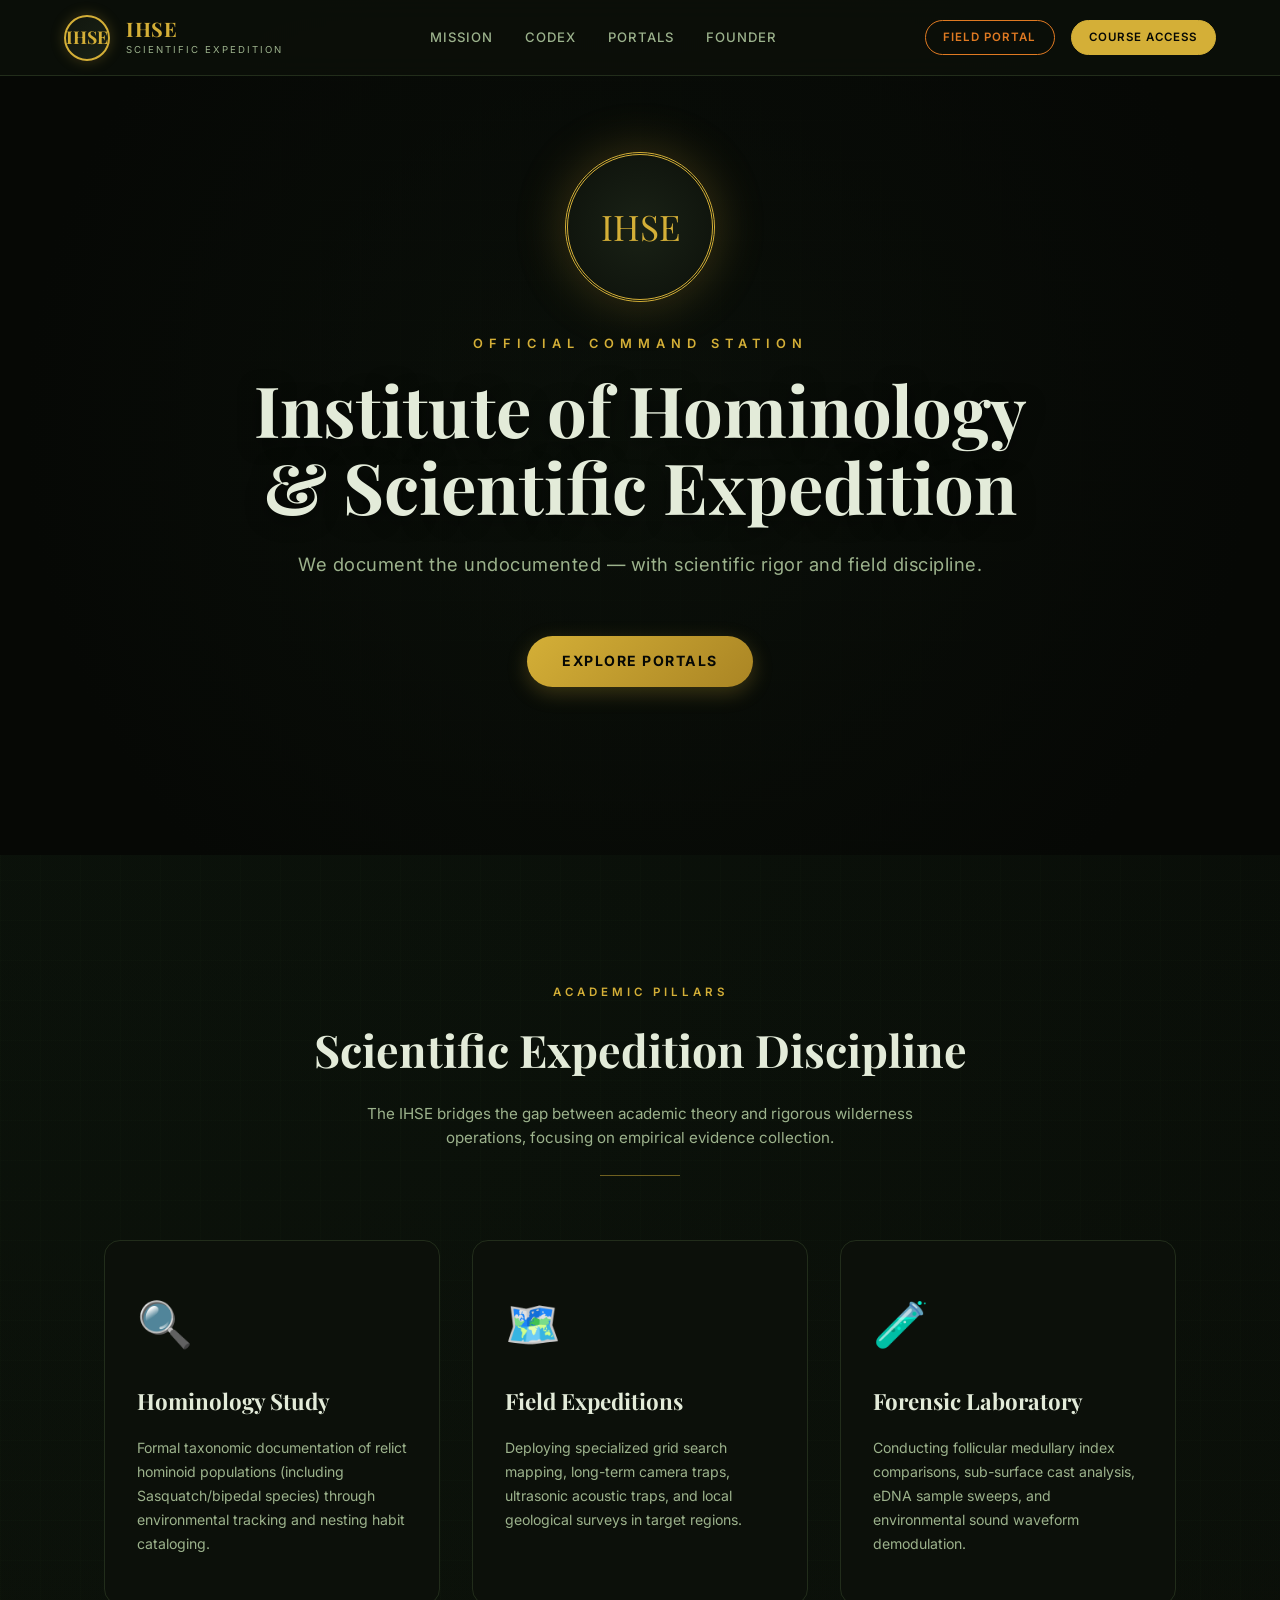
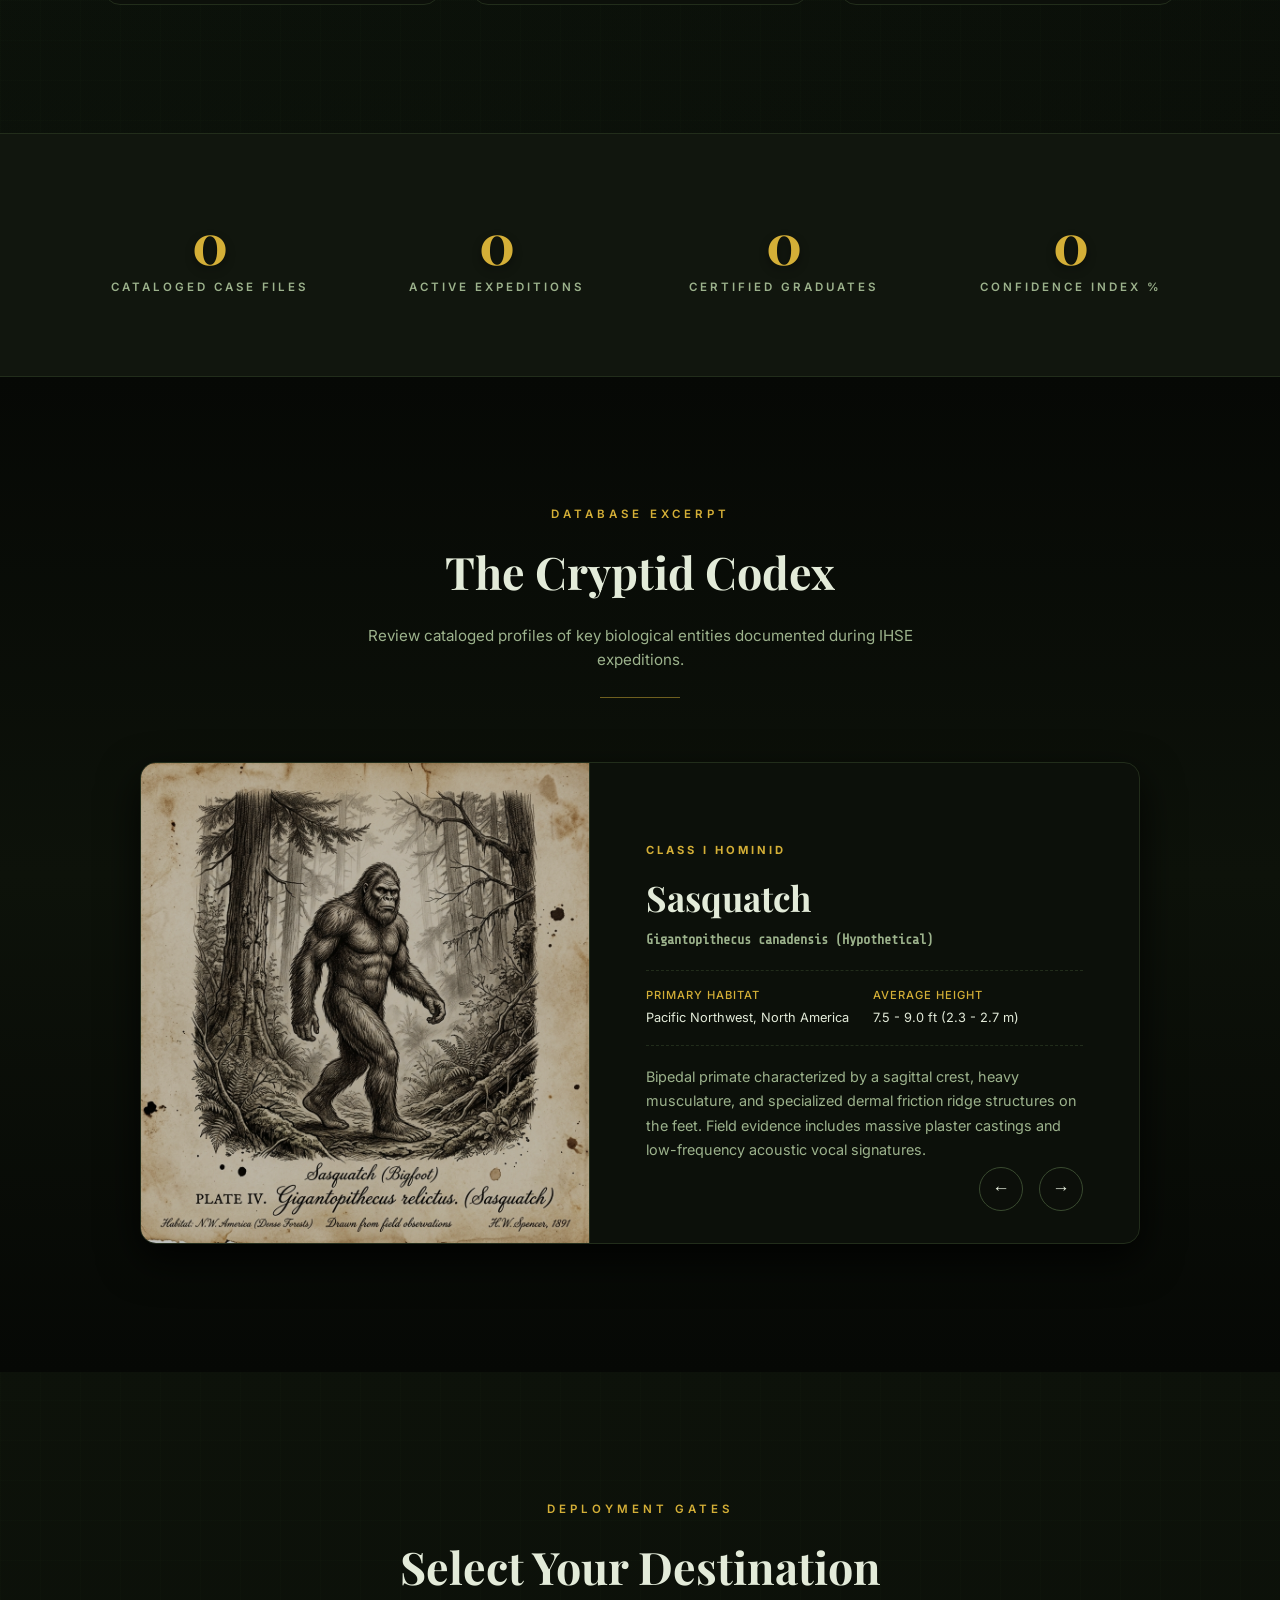
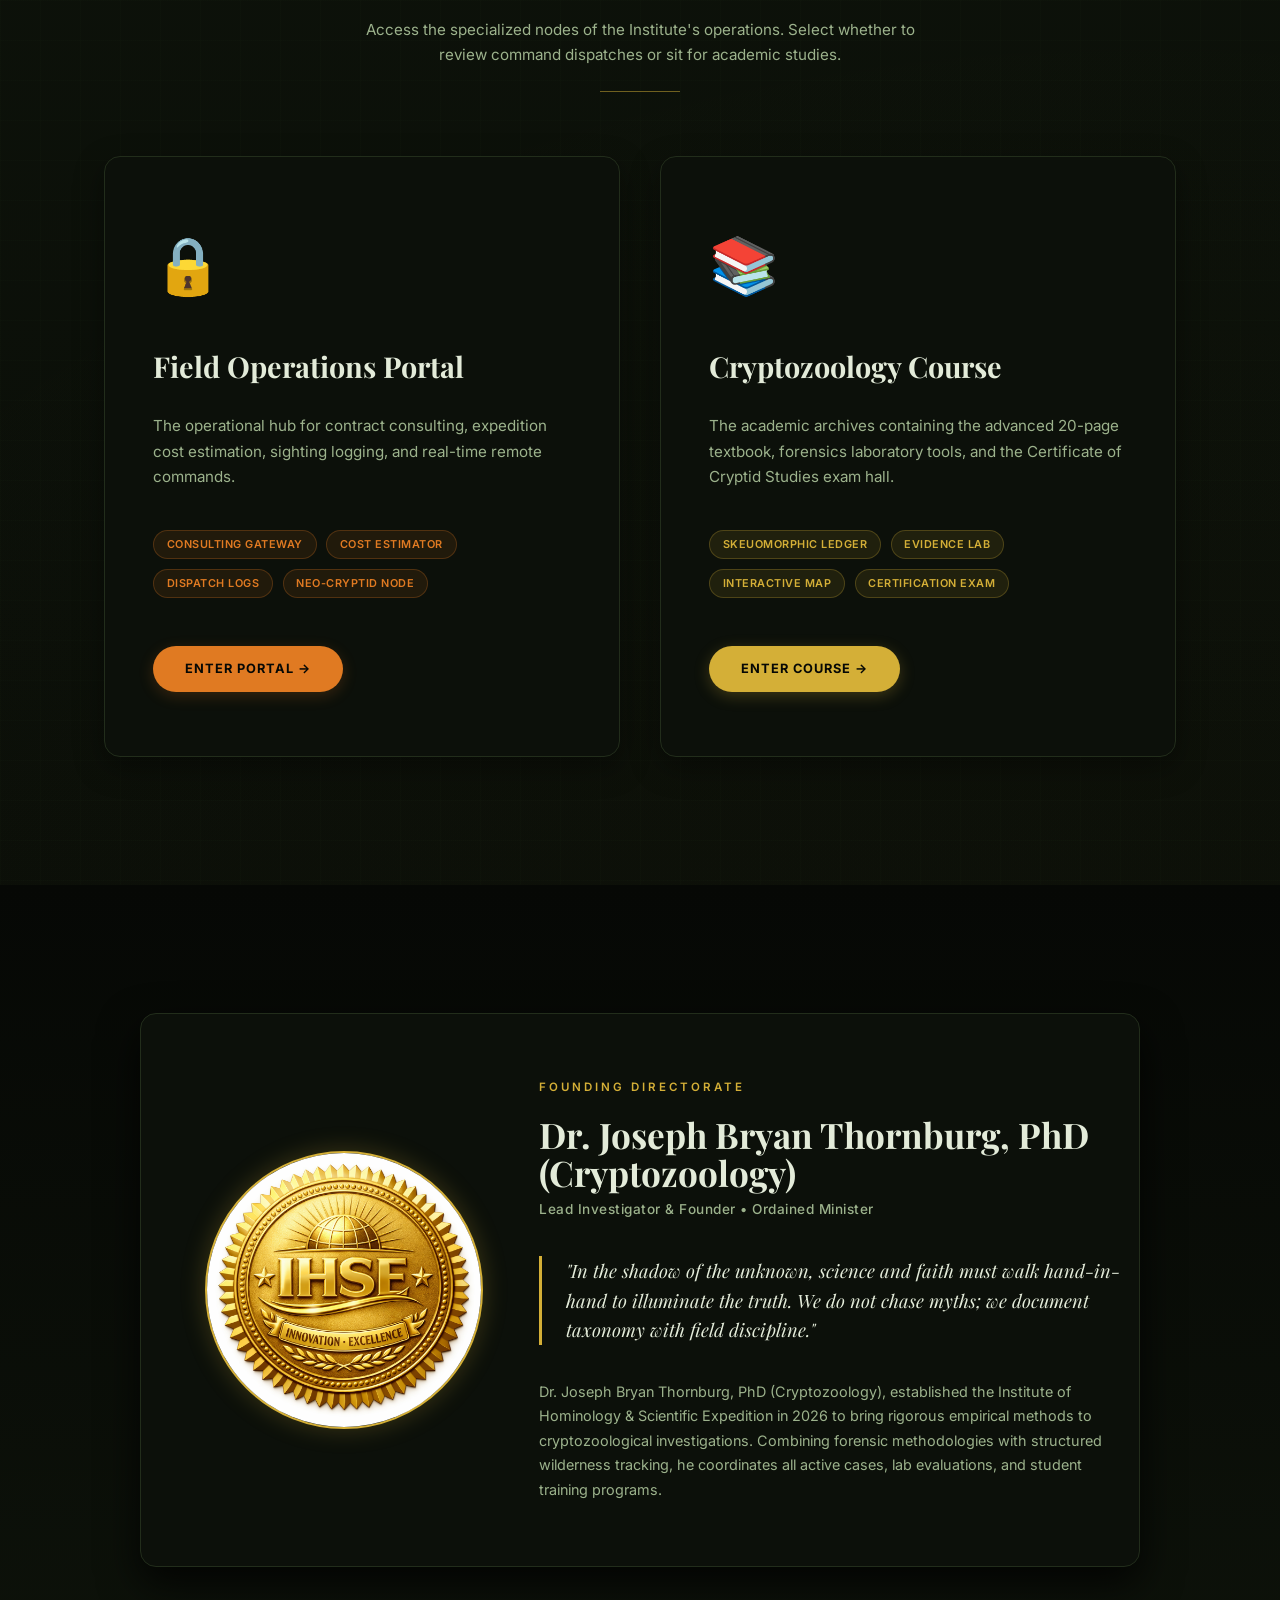
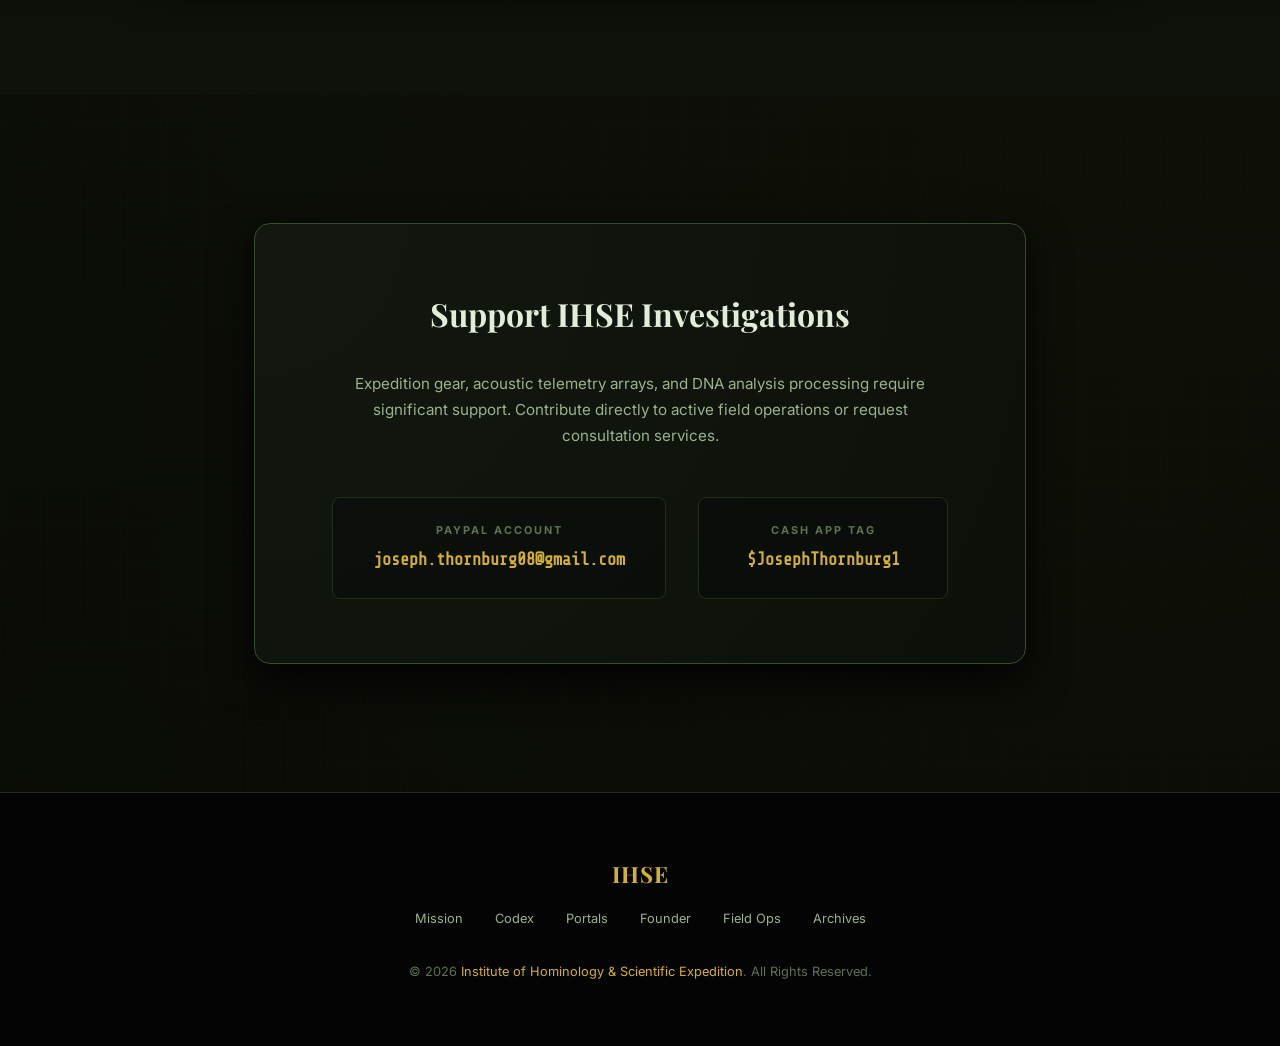
==== commit 2753523b: "Update site: implement premium homepage, align branding to Scientific Expedition, update founder cre" ====
--- a/index.html
+++ b/index.html
@@ -3,106 +3,1409 @@
 <head>
     <meta charset="UTF-8">
     <meta name="viewport" content="width=device-width, initial-scale=1.0">
-    <title>IHSE — Institute of Hominology & Scientific Exploration</title>
-    <meta name="description" content="Institute of Hominology & Scientific Exploration — Official portal for cryptozoological consulting, field operations, and the IHSE Cryptozoology Course.">
+    <title>IHSE — Institute of Hominology & Scientific Expedition</title>
+    <meta name="description" content="Institute of Hominology & Scientific Expedition (IHSE) — Official portal for scientific cryptid research, field operations, forensic labs, and advanced academic studies.">
     <link rel="preconnect" href="https://fonts.googleapis.com">
-    <link href="https://fonts.googleapis.com/css2?family=Playfair+Display:ital,wght@0,400;0,700;1,400&family=Inter:wght@300;400;500;600;700&display=swap" rel="stylesheet">
+    <link href="https://fonts.googleapis.com/css2?family=Playfair+Display:ital,wght@0,400;0,600;0,700;1,400&family=Inter:wght@300;400;500;600;700&family=Share+Tech+Mono&display=swap" rel="stylesheet">
     <style>
         :root {
-            --bg: #0d0f0c;
-            --bg-card: #141812;
-            --border: #2a3224;
-            --gold: #c8a84b;
-            --gold-glow: rgba(200,168,75,0.3);
-            --green: #4a8c5c;
-            --text: #dde8d5;
-            --muted: #5a6e51;
-            --secondary: #8fa882;
-        }
-        * { box-sizing: border-box; margin: 0; padding: 0; }
+            --bg-main: #060805;
+            --bg-card: #0c100a;
+            --bg-panel: #11160e;
+            --bg-glass: rgba(12, 16, 10, 0.85);
+            --border: #222d1b;
+            --border-bright: #394a2f;
+            --text-primary: #e3ebd9;
+            --text-secondary: #9cb28c;
+            --text-muted: #5e7251;
+            
+            --gold: #d4af37;
+            --gold-dark: #aa8524;
+            --gold-glow: rgba(212, 175, 55, 0.25);
+            --gold-bright-glow: rgba(212, 175, 55, 0.45);
+            
+            --orange: #e07a22;
+            --orange-glow: rgba(224, 122, 34, 0.2);
+            --green-bright: #52c270;
+            --red-bright: #eb5757;
+            
+            --font-ui: 'Inter', sans-serif;
+            --font-serif: 'Playfair Display', serif;
+            --font-mono: 'Share Tech Mono', monospace;
+            
+            --radius-lg: 16px;
+            --radius-md: 8px;
+            --shadow: 0 16px 40px rgba(0, 0, 0, 0.8);
+            --transition: all 0.3s cubic-bezier(0.25, 0.8, 0.25, 1);
+        }
+
+        * { 
+            box-sizing: border-box; 
+            margin: 0; 
+            padding: 0; 
+        }
+
+        html {
+            scroll-behavior: smooth;
+        }
+
         body {
-            background: var(--bg);
-            color: var(--text);
-            font-family: 'Inter', sans-serif;
+            background-color: var(--bg-main);
+            color: var(--text-primary);
+            font-family: var(--font-ui);
+            line-height: 1.6;
             min-height: 100vh;
-            display: flex; flex-direction: column; align-items: center; justify-content: center;
-            padding: 2rem;
-            background-image:
-                radial-gradient(ellipse at 20% 20%, rgba(74,140,92,0.07) 0%, transparent 50%),
-                radial-gradient(ellipse at 80% 80%, rgba(200,168,75,0.05) 0%, transparent 50%);
-        }
-        .wrap { text-align: center; max-width: 800px; width: 100%; }
-        .emblem {
-            width: 90px; height: 90px; border-radius: 50%;
+            overflow-x: hidden;
+            background-image: 
+                radial-gradient(circle at 10% 10%, rgba(82, 194, 112, 0.04) 0%, transparent 40%),
+                radial-gradient(circle at 90% 90%, rgba(212, 175, 55, 0.03) 0%, transparent 40%),
+                linear-gradient(180deg, var(--bg-main) 0%, #0d120a 50%, var(--bg-main) 100%);
+            position: relative;
+        }
+
+        /* Tactical Grid Background */
+        body::before {
+            content: '';
+            position: absolute;
+            top: 0; left: 0; right: 0; bottom: 0;
+            background-image: 
+                linear-gradient(rgba(34, 45, 27, 0.08) 1px, transparent 1px),
+                linear-gradient(90deg, rgba(34, 45, 27, 0.08) 1px, transparent 1px);
+            background-size: 40px 40px;
+            pointer-events: none;
+            z-index: 0;
+        }
+
+        /* ── HEADER NAVBAR ── */
+        header {
+            position: fixed;
+            top: 0; left: 0; right: 0;
+            height: 76px;
+            background: var(--bg-glass);
+            backdrop-filter: blur(12px);
+            -webkit-backdrop-filter: blur(12px);
+            border-bottom: 1px solid var(--border);
+            display: flex;
+            align-items: center;
+            justify-content: space-between;
+            padding: 0 4rem;
+            z-index: 1000;
+            transition: var(--transition);
+        }
+
+        header.scrolled {
+            height: 64px;
+            background: rgba(6, 8, 5, 0.95);
+            border-color: var(--border-bright);
+        }
+
+        .logo-wrap {
+            display: flex;
+            align-items: center;
+            gap: 1rem;
+            text-decoration: none;
+        }
+
+        .logo-badge {
+            width: 46px;
+            height: 46px;
+            border-radius: 50%;
             border: 2px solid var(--gold);
-            background: linear-gradient(135deg, #141812, #1e2a1a);
-            display: flex; align-items: center; justify-content: center;
-            font-family: 'Playfair Display', serif; font-size: 1.5rem; color: var(--gold);
-            box-shadow: 0 0 40px var(--gold-glow);
-            margin: 0 auto 2rem;
-            animation: glow 4s ease-in-out infinite;
-        }
-        @keyframes glow {
-            0%,100% { box-shadow: 0 0 40px var(--gold-glow); }
-            50% { box-shadow: 0 0 70px rgba(200,168,75,0.5); }
-        }
-        .label { font-size: 0.68rem; letter-spacing: 4px; text-transform: uppercase; color: var(--gold); margin-bottom: 0.8rem; }
-        h1 { font-family: 'Playfair Display', serif; font-size: clamp(2rem, 5vw, 3.2rem); line-height: 1.15; margin-bottom: 1rem; }
-        .tagline { color: var(--secondary); font-size: 1rem; line-height: 1.7; max-width: 500px; margin: 0 auto 3rem; }
-        .cards { display: grid; grid-template-columns: 1fr 1fr; gap: 1.5rem; margin-bottom: 3rem; }
-        @media (max-width: 560px) { .cards { grid-template-columns: 1fr; } }
-        .card {
-            background: var(--bg-card); border: 1px solid var(--border);
-            border-radius: 14px; padding: 2.2rem 2rem; text-decoration: none;
-            color: var(--text); transition: all 0.3s; position: relative; overflow: hidden;
+            background: linear-gradient(135deg, #11160e, #1a2216);
+            display: flex;
+            align-items: center;
+            justify-content: center;
+            font-family: var(--font-serif);
+            font-size: 1.1rem;
+            color: var(--gold);
+            font-weight: 700;
+            box-shadow: 0 0 14px var(--gold-glow);
+            transition: var(--transition);
+        }
+
+        .logo-text-wrap {
+            display: flex;
+            flex-direction: column;
+        }
+
+        .logo-title {
+            font-family: var(--font-serif);
+            font-size: 1.25rem;
+            color: var(--gold);
+            font-weight: 700;
+            line-height: 1.1;
+            letter-spacing: 0.5px;
+        }
+
+        .logo-sub {
+            font-size: 0.6rem;
+            letter-spacing: 2px;
+            text-transform: uppercase;
+            color: var(--text-secondary);
+            margin-top: 2px;
+        }
+
+        nav {
+            display: flex;
+            align-items: center;
+            gap: 2rem;
+        }
+
+        .nav-link {
+            color: var(--text-secondary);
+            text-decoration: none;
+            font-size: 0.82rem;
+            font-weight: 500;
+            letter-spacing: 1px;
+            text-transform: uppercase;
+            transition: var(--transition);
+        }
+
+        .nav-link:hover {
+            color: var(--gold);
+        }
+
+        .header-ctas {
+            display: flex;
+            align-items: center;
+            gap: 1rem;
+        }
+
+        .btn-header {
+            padding: 0.45rem 1.1rem;
+            border-radius: 20px;
+            font-size: 0.72rem;
+            font-weight: 600;
+            text-transform: uppercase;
+            letter-spacing: 1px;
+            cursor: pointer;
+            text-decoration: none;
+            transition: var(--transition);
+        }
+
+        .btn-header.portal {
+            background: transparent;
+            color: var(--orange);
+            border: 1px solid var(--orange);
+        }
+
+        .btn-header.portal:hover {
+            background: rgba(224, 122, 34, 0.1);
+            box-shadow: 0 0 10px var(--orange-glow);
+        }
+
+        .btn-header.course {
+            background: var(--gold);
+            color: #060805;
+            border: 1px solid var(--gold);
+        }
+
+        .btn-header.course:hover {
+            background: var(--gold-dark);
+            border-color: var(--gold-dark);
+            box-shadow: 0 0 15px var(--gold-glow);
+        }
+
+        /* ── HERO SECTION ── */
+        .hero-section {
+            min-height: 95vh;
+            display: flex;
+            flex-direction: column;
+            align-items: center;
+            justify-content: center;
+            text-align: center;
+            position: relative;
+            padding: 8rem 2rem 4rem;
+            overflow: hidden;
+        }
+
+        .hero-bg-overlay {
+            position: absolute;
+            inset: 0;
+            background: radial-gradient(circle at 50% 50%, rgba(12, 16, 10, 0.4) 0%, var(--bg-main) 80%);
+            z-index: 1;
+        }
+
+        .hero-seal {
+            width: 150px;
+            height: 150px;
+            border-radius: 50%;
+            border: 3px double var(--gold);
+            background: radial-gradient(circle, #1a2216, #0c100a);
+            display: flex;
+            align-items: center;
+            justify-content: center;
+            font-family: var(--font-serif);
+            font-size: 2.2rem;
+            color: var(--gold);
+            box-shadow: 0 0 50px var(--gold-glow);
+            margin-bottom: 2rem;
+            position: relative;
+            z-index: 2;
+            animation: float 6s ease-in-out infinite;
+        }
+
+        @keyframes float {
+            0%, 100% { transform: translateY(0); box-shadow: 0 0 50px var(--gold-glow); }
+            50% { transform: translateY(-10px); box-shadow: 0 0 70px var(--gold-bright-glow); }
+        }
+
+        .hero-label {
+            font-size: 0.8rem;
+            letter-spacing: 6px;
+            text-transform: uppercase;
+            color: var(--gold);
+            margin-bottom: 1rem;
+            font-weight: 600;
+            position: relative;
+            z-index: 2;
+        }
+
+        .hero-section h1 {
+            font-family: var(--font-serif);
+            font-size: clamp(2.4rem, 6vw, 4.4rem);
+            line-height: 1.1;
+            margin-bottom: 1.5rem;
+            font-weight: 700;
+            max-width: 1000px;
+            position: relative;
+            z-index: 2;
+            color: var(--text-primary);
+            text-shadow: 0 4px 20px rgba(0,0,0,0.6);
+        }
+
+        .hero-tagline-container {
+            height: 30px;
+            margin-bottom: 3.5rem;
+            position: relative;
+            z-index: 2;
+        }
+
+        .hero-tagline {
+            font-size: 1.15rem;
+            color: var(--text-secondary);
+            font-weight: 400;
+            letter-spacing: 0.5px;
+            opacity: 0;
+            transform: translateY(10px);
+            position: absolute;
+            left: 50%;
+            transform: translateX(-50%) translateY(10px);
+            white-space: nowrap;
+            transition: all 0.5s ease-in-out;
+        }
+
+        .hero-tagline.active {
+            opacity: 1;
+            transform: translateX(-50%) translateY(0);
+        }
+
+        .hero-btns {
+            display: flex;
+            gap: 1.5rem;
+            position: relative;
+            z-index: 2;
+            margin-bottom: 5rem;
+        }
+
+        .btn-main {
+            padding: 0.9rem 2.2rem;
+            border-radius: 30px;
+            font-weight: 700;
+            font-size: 0.88rem;
+            text-transform: uppercase;
+            letter-spacing: 1.5px;
+            cursor: pointer;
+            text-decoration: none;
+            transition: var(--transition);
+        }
+
+        .btn-main.primary {
+            background: linear-gradient(135deg, var(--gold), var(--gold-dark));
+            color: #060805;
+            border: none;
+            box-shadow: 0 6px 20px var(--gold-glow);
+        }
+
+        .btn-main.primary:hover {
+            transform: translateY(-2px);
+            box-shadow: 0 10px 30px rgba(212, 175, 55, 0.45);
+        }
+
+        .btn-main.secondary {
+            background: transparent;
+            color: var(--text-primary);
+            border: 1px solid var(--border-bright);
+        }
+
+        .btn-main.secondary:hover {
+            border-color: var(--gold);
+            color: var(--gold);
+            transform: translateY(-2px);
+            background: rgba(212, 175, 55, 0.05);
+        }
+
+        /* ── SECTION HEADER ── */
+        .section-header {
+            text-align: center;
+            margin-bottom: 4rem;
+            position: relative;
+            z-index: 2;
+        }
+
+        .section-tag {
+            font-size: 0.72rem;
+            letter-spacing: 4px;
+            text-transform: uppercase;
+            color: var(--gold);
+            font-weight: 600;
+            margin-bottom: 0.8rem;
             display: block;
         }
-        .card::before {
-            content: ''; position: absolute; top: 0; left: 0; right: 0; height: 2px;
-            opacity: 0; transition: opacity 0.3s;
-        }
-        .card.portal::before { background: linear-gradient(90deg, transparent, var(--gold), transparent); }
-        .card.course::before { background: linear-gradient(90deg, transparent, var(--green), transparent); }
-        .card:hover { transform: translateY(-6px); border-color: #3d4e35; }
-        .card:hover::before { opacity: 1; }
-        .card.portal:hover { box-shadow: 0 20px 60px rgba(200,168,75,0.15); }
-        .card.course:hover { box-shadow: 0 20px 60px rgba(74,140,92,0.15); }
-        .card-icon { font-size: 2.4rem; margin-bottom: 1rem; }
-        .card h2 { font-family: 'Playfair Display', serif; font-size: 1.4rem; margin-bottom: 0.5rem; }
-        .card p { color: var(--secondary); font-size: 0.88rem; line-height: 1.7; margin-bottom: 1.2rem; }
-        .card-badge {
-            display: inline-block; padding: 0.3rem 0.9rem; border-radius: 20px;
-            font-size: 0.72rem; font-weight: 600; letter-spacing: 1px; text-transform: uppercase;
-        }
-        .card.portal .card-badge { background: rgba(200,168,75,0.12); color: var(--gold); border: 1px solid rgba(200,168,75,0.3); }
-        .card.course .card-badge { background: rgba(74,140,92,0.12); color: #6dbf82; border: 1px solid rgba(74,140,92,0.3); }
-        .footer-note { color: var(--muted); font-size: 0.75rem; }
-        .footer-note span { color: var(--gold); }
+
+        .section-header h2 {
+            font-family: var(--font-serif);
+            font-size: clamp(2rem, 4vw, 2.8rem);
+            color: var(--text-primary);
+            font-weight: 700;
+        }
+
+        .section-header p {
+            color: var(--text-secondary);
+            max-width: 600px;
+            margin: 1rem auto 0;
+            font-size: 0.95rem;
+        }
+
+        .divider-gold {
+            width: 80px;
+            height: 1px;
+            background: var(--gold);
+            margin: 1.5rem auto 0;
+            opacity: 0.5;
+        }
+
+        /* ── CORE PILLARS SECTION ── */
+        .pillars-section {
+            padding: 8rem 4rem;
+            max-width: 1200px;
+            margin: 0 auto;
+            position: relative;
+            z-index: 2;
+        }
+
+        .pillars-grid {
+            display: grid;
+            grid-template-columns: repeat(3, 1fr);
+            gap: 2rem;
+        }
+
+        .pillar-card {
+            background: var(--bg-card);
+            border: 1px solid var(--border);
+            border-radius: var(--radius-lg);
+            padding: 3rem 2rem;
+            transition: var(--transition);
+            position: relative;
+            overflow: hidden;
+            display: flex;
+            flex-direction: column;
+            gap: 1rem;
+        }
+
+        .pillar-card::before {
+            content: '';
+            position: absolute;
+            top: 0; left: 0; right: 0;
+            height: 2px;
+            background: linear-gradient(90deg, transparent, var(--gold), transparent);
+            opacity: 0;
+            transition: var(--transition);
+        }
+
+        .pillar-card:hover {
+            transform: translateY(-8px);
+            border-color: var(--border-bright);
+            box-shadow: var(--shadow);
+            background: var(--bg-panel);
+        }
+
+        .pillar-card:hover::before {
+            opacity: 1;
+        }
+
+        .pillar-icon {
+            font-size: 2.8rem;
+            color: var(--gold);
+            margin-bottom: 0.5rem;
+        }
+
+        .pillar-card h3 {
+            font-family: var(--font-serif);
+            font-size: 1.4rem;
+            color: var(--text-primary);
+        }
+
+        .pillar-card p {
+            color: var(--text-secondary);
+            font-size: 0.88rem;
+            line-height: 1.7;
+        }
+
+        /* ── INTERACTIVE CAROUSEL (CODEX) ── */
+        .codex-section {
+            padding: 8rem 4rem;
+            background: linear-gradient(180deg, var(--bg-main) 0%, #0d120a 50%, var(--bg-main) 100%);
+            position: relative;
+            z-index: 2;
+        }
+
+        .carousel-container {
+            max-width: 1000px;
+            margin: 0 auto;
+            position: relative;
+            border: 1px solid var(--border);
+            border-radius: var(--radius-lg);
+            background: var(--bg-card);
+            overflow: hidden;
+            box-shadow: var(--shadow);
+        }
+
+        .carousel-track-wrapper {
+            overflow: hidden;
+            width: 100%;
+        }
+
+        .carousel-track {
+            display: flex;
+            transition: transform 0.6s cubic-bezier(0.25, 0.8, 0.25, 1);
+            width: 400%; /* 4 slides */
+        }
+
+        .carousel-slide {
+            width: 25%; /* 1/4 of track */
+            flex-shrink: 0;
+            display: grid;
+            grid-template-columns: 45% 55%;
+            align-items: center;
+        }
+
+        .slide-img-wrap {
+            height: 480px;
+            background: #060805;
+            position: relative;
+            overflow: hidden;
+            border-right: 1px solid var(--border);
+            display: flex;
+            align-items: center;
+            justify-content: center;
+        }
+
+        .slide-img {
+            width: 100%;
+            height: 100%;
+            object-fit: cover;
+            opacity: 0.75;
+            transition: var(--transition);
+        }
+
+        .carousel-slide:hover .slide-img {
+            transform: scale(1.05);
+            opacity: 0.9;
+        }
+
+        .slide-info-pane {
+            padding: 3.5rem;
+            display: flex;
+            flex-direction: column;
+            gap: 1.2rem;
+            text-align: left;
+        }
+
+        .slide-tag {
+            font-size: 0.7rem;
+            letter-spacing: 3px;
+            text-transform: uppercase;
+            color: var(--gold);
+            font-weight: 700;
+        }
+
+        .slide-title {
+            font-family: var(--font-serif);
+            font-size: 2.2rem;
+            color: var(--text-primary);
+            line-height: 1.1;
+        }
+
+        .slide-subtitle {
+            font-family: var(--font-mono);
+            font-size: 0.85rem;
+            color: var(--text-secondary);
+            margin-top: -0.5rem;
+        }
+
+        .slide-meta-grid {
+            display: grid;
+            grid-template-columns: 1fr 1fr;
+            gap: 1rem;
+            border-top: 1px dashed var(--border);
+            border-bottom: 1px dashed var(--border);
+            padding: 1rem 0;
+            font-size: 0.8rem;
+        }
+
+        .meta-item strong {
+            color: var(--gold);
+            display: block;
+            margin-bottom: 0.2rem;
+            font-weight: 500;
+            text-transform: uppercase;
+            font-size: 0.7rem;
+            letter-spacing: 1px;
+        }
+
+        .meta-item span {
+            color: var(--text-primary);
+        }
+
+        .slide-desc {
+            color: var(--text-secondary);
+            font-size: 0.9rem;
+            line-height: 1.7;
+        }
+
+        .carousel-controls {
+            position: absolute;
+            bottom: 2rem;
+            right: 3.5rem;
+            display: flex;
+            gap: 1rem;
+            z-index: 10;
+        }
+
+        .carousel-btn {
+            width: 44px;
+            height: 44px;
+            border-radius: 50%;
+            border: 1px solid var(--border-bright);
+            background: rgba(12, 16, 10, 0.6);
+            color: var(--text-primary);
+            display: flex;
+            align-items: center;
+            justify-content: center;
+            cursor: pointer;
+            transition: var(--transition);
+            font-size: 1.1rem;
+        }
+
+        .carousel-btn:hover {
+            border-color: var(--gold);
+            color: var(--gold);
+            background: rgba(212, 175, 55, 0.1);
+        }
+
+        /* ── PORTAL GATEWAYS SECTION ── */
+        .gateways-section {
+            padding: 8rem 4rem;
+            max-width: 1200px;
+            margin: 0 auto;
+            position: relative;
+            z-index: 2;
+        }
+
+        .gateways-grid {
+            display: grid;
+            grid-template-columns: 1fr 1fr;
+            gap: 2.5rem;
+        }
+
+        .gate-card {
+            background: var(--bg-card);
+            border: 1px solid var(--border);
+            border-radius: var(--radius-lg);
+            padding: 4rem 3rem;
+            text-align: left;
+            position: relative;
+            overflow: hidden;
+            display: flex;
+            flex-direction: column;
+            gap: 1.5rem;
+            transition: var(--transition);
+            box-shadow: 0 10px 30px rgba(0,0,0,0.4);
+        }
+
+        .gate-card::before {
+            content: '';
+            position: absolute;
+            top: 0; left: 0; right: 0;
+            height: 3px;
+            opacity: 0;
+            transition: var(--transition);
+        }
+
+        .gate-card.field::before {
+            background: linear-gradient(90deg, transparent, var(--orange), transparent);
+        }
+
+        .gate-card.academic::before {
+            background: linear-gradient(90deg, transparent, var(--gold), transparent);
+        }
+
+        .gate-card:hover {
+            transform: translateY(-8px);
+            box-shadow: var(--shadow);
+            background: var(--bg-panel);
+        }
+
+        .gate-card:hover::before {
+            opacity: 1;
+        }
+
+        .gate-card.field:hover {
+            border-color: rgba(224, 122, 34, 0.3);
+            box-shadow: 0 20px 60px rgba(224, 122, 34, 0.08);
+        }
+
+        .gate-card.academic:hover {
+            border-color: rgba(212, 175, 55, 0.3);
+            box-shadow: 0 20px 60px rgba(212, 175, 55, 0.08);
+        }
+
+        .gate-icon {
+            font-size: 3.5rem;
+            margin-bottom: 0.5rem;
+        }
+
+        .gate-card h3 {
+            font-family: var(--font-serif);
+            font-size: 1.8rem;
+            color: var(--text-primary);
+        }
+
+        .gate-card p {
+            color: var(--text-secondary);
+            font-size: 0.95rem;
+            line-height: 1.7;
+            margin-bottom: 1rem;
+        }
+
+        .gate-badge-list {
+            display: flex;
+            flex-wrap: wrap;
+            gap: 0.6rem;
+            margin-bottom: 1.5rem;
+        }
+
+        .gate-badge {
+            font-size: 0.68rem;
+            text-transform: uppercase;
+            letter-spacing: 0.5px;
+            padding: 0.3rem 0.8rem;
+            border-radius: 20px;
+            font-weight: 600;
+        }
+
+        .gate-card.field .gate-badge {
+            background: rgba(224, 122, 34, 0.1);
+            color: var(--orange);
+            border: 1px solid rgba(224, 122, 34, 0.25);
+        }
+
+        .gate-card.academic .gate-badge {
+            background: rgba(212, 175, 55, 0.1);
+            color: var(--gold);
+            border: 1px solid rgba(212, 175, 55, 0.25);
+        }
+
+        .btn-gate {
+            align-self: flex-start;
+            padding: 0.8rem 2rem;
+            border-radius: 25px;
+            font-weight: 700;
+            font-size: 0.8rem;
+            text-transform: uppercase;
+            letter-spacing: 1px;
+            text-decoration: none;
+            transition: var(--transition);
+        }
+
+        .gate-card.field .btn-gate {
+            background: var(--orange);
+            color: #060805;
+            box-shadow: 0 4px 15px var(--orange-glow);
+        }
+
+        .gate-card.field .btn-gate:hover {
+            background: #f2913a;
+            box-shadow: 0 6px 22px rgba(224, 122, 34, 0.45);
+            transform: translateY(-2px);
+        }
+
+        .gate-card.academic .btn-gate {
+            background: var(--gold);
+            color: #060805;
+            box-shadow: 0 4px 15px var(--gold-glow);
+        }
+
+        .gate-card.academic .btn-gate:hover {
+            background: var(--gold-dark);
+            box-shadow: 0 6px 22px rgba(212, 175, 55, 0.45);
+            transform: translateY(-2px);
+        }
+
+        /* ── STATS DASHBOARD ── */
+        .stats-section {
+            padding: 5rem 4rem;
+            background: var(--bg-panel);
+            border-top: 1px solid var(--border);
+            border-bottom: 1px solid var(--border);
+            position: relative;
+            z-index: 2;
+        }
+
+        .stats-wrap {
+            max-width: 1100px;
+            margin: 0 auto;
+            display: flex;
+            justify-content: space-around;
+            flex-wrap: wrap;
+            gap: 3rem;
+        }
+
+        .stat-card {
+            text-align: center;
+            flex: 1;
+            min-width: 200px;
+        }
+
+        .stat-val {
+            font-family: var(--font-serif);
+            font-size: 3.5rem;
+            color: var(--gold);
+            font-weight: 700;
+            line-height: 1;
+            margin-bottom: 0.5rem;
+            text-shadow: 0 4px 10px rgba(0,0,0,0.4);
+        }
+
+        .stat-lbl {
+            font-size: 0.72rem;
+            letter-spacing: 3px;
+            text-transform: uppercase;
+            color: var(--text-secondary);
+            font-weight: 600;
+        }
+
+        /* ── FOUNDER SECTION ── */
+        .founder-section {
+            padding: 8rem 4rem;
+            background: linear-gradient(180deg, var(--bg-main) 0%, #0d120a 100%);
+            position: relative;
+            z-index: 2;
+        }
+
+        .founder-card {
+            max-width: 1000px;
+            margin: 0 auto;
+            background: var(--bg-card);
+            border: 1px solid var(--border);
+            border-radius: var(--radius-lg);
+            padding: 4rem;
+            display: grid;
+            grid-template-columns: 32% 68%;
+            gap: 3.5rem;
+            align-items: center;
+            box-shadow: var(--shadow);
+            position: relative;
+        }
+
+        .founder-seal-img {
+            width: 100%;
+            aspect-ratio: 1;
+            border-radius: 50%;
+            border: 2px solid var(--gold);
+            object-fit: cover;
+            box-shadow: 0 0 25px var(--gold-glow);
+            background: #11160e;
+        }
+
+        .founder-info {
+            text-align: left;
+            display: flex;
+            flex-direction: column;
+            gap: 1.2rem;
+        }
+
+        .founder-title-lbl {
+            font-size: 0.72rem;
+            letter-spacing: 3px;
+            text-transform: uppercase;
+            color: var(--gold);
+            font-weight: 600;
+        }
+
+        .founder-info h3 {
+            font-family: var(--font-serif);
+            font-size: 2.2rem;
+            color: var(--text-primary);
+            line-height: 1.1;
+            margin: 0;
+        }
+
+        .founder-info h4 {
+            font-size: 0.85rem;
+            color: var(--text-secondary);
+            font-weight: 500;
+            margin-top: -0.8rem;
+            letter-spacing: 0.5px;
+        }
+
+        .founder-quote {
+            font-family: var(--font-serif);
+            font-size: 1.15rem;
+            font-style: italic;
+            color: var(--text-primary);
+            line-height: 1.6;
+            border-left: 3px solid var(--gold);
+            padding-left: 1.5rem;
+            margin: 1rem 0;
+        }
+
+        .founder-bio {
+            color: var(--text-secondary);
+            font-size: 0.9rem;
+            line-height: 1.7;
+        }
+
+        /* ── DONATIONS & CONSULTING SECTION ── */
+        .support-section {
+            padding: 8rem 4rem;
+            max-width: 900px;
+            margin: 0 auto;
+            position: relative;
+            z-index: 2;
+        }
+
+        .support-card {
+            background: radial-gradient(circle at top left, #12180f, var(--bg-card));
+            border: 1px solid var(--border-bright);
+            border-radius: var(--radius-lg);
+            padding: 4rem;
+            text-align: center;
+            box-shadow: var(--shadow);
+            display: flex;
+            flex-direction: column;
+            gap: 2rem;
+        }
+
+        .support-card h3 {
+            font-family: var(--font-serif);
+            font-size: 2rem;
+            color: var(--text-primary);
+            margin: 0;
+        }
+
+        .support-card p {
+            color: var(--text-secondary);
+            max-width: 600px;
+            margin: 0 auto;
+            font-size: 0.95rem;
+            line-height: 1.7;
+        }
+
+        .payment-methods {
+            display: flex;
+            justify-content: center;
+            gap: 2rem;
+            flex-wrap: wrap;
+            margin-top: 1rem;
+        }
+
+        .pay-box {
+            background: rgba(6, 8, 5, 0.4);
+            border: 1px solid var(--border);
+            border-radius: var(--radius-md);
+            padding: 1.5rem 2.5rem;
+            min-width: 250px;
+            transition: var(--transition);
+        }
+
+        .pay-box:hover {
+            border-color: var(--gold);
+            background: var(--bg-panel);
+            transform: translateY(-2px);
+        }
+
+        .pay-lbl {
+            font-size: 0.68rem;
+            letter-spacing: 2px;
+            text-transform: uppercase;
+            color: var(--text-muted);
+            margin-bottom: 0.5rem;
+            font-weight: 700;
+        }
+
+        .pay-val {
+            font-family: var(--font-mono);
+            font-size: 1.05rem;
+            color: var(--gold);
+            font-weight: bold;
+        }
+
+        /* ── FOOTER ── */
+        footer {
+            background: #030403;
+            border-top: 1px solid var(--border);
+            padding: 4rem;
+            text-align: center;
+            font-size: 0.8rem;
+            color: var(--text-muted);
+            position: relative;
+            z-index: 2;
+        }
+
+        .footer-logo {
+            font-family: var(--font-serif);
+            font-size: 1.4rem;
+            color: var(--gold);
+            font-weight: 700;
+            margin-bottom: 1rem;
+            letter-spacing: 1px;
+        }
+
+        .footer-links {
+            display: flex;
+            justify-content: center;
+            gap: 2rem;
+            margin-bottom: 2rem;
+        }
+
+        .footer-link {
+            color: var(--text-secondary);
+            text-decoration: none;
+            transition: var(--transition);
+        }
+
+        .footer-link:hover {
+            color: var(--gold);
+        }
+
+        .footer-copyright span {
+            color: var(--gold);
+        }
+
+        /* ── RESPONSIVE DESIGN ── */
+        @media (max-width: 1024px) {
+            header { padding: 0 2rem; }
+            .pillars-grid { grid-template-columns: 1fr; gap: 1.5rem; }
+            .gateways-grid { grid-template-columns: 1fr; gap: 2rem; }
+            .carousel-slide { grid-template-columns: 1fr; }
+            .slide-img-wrap { height: 300px; border-right: none; border-bottom: 1px solid var(--border); }
+            .founder-card { grid-template-columns: 1fr; gap: 2rem; padding: 2.5rem; }
+            .founder-seal-img { max-width: 200px; margin: 0 auto; }
+            .support-card { padding: 2.5rem; }
+        }
+
+        @media (max-width: 768px) {
+            header { justify-content: center; height: auto; padding: 1rem; flex-direction: column; gap: 1rem; }
+            header.scrolled { height: auto; }
+            nav { gap: 1rem; flex-wrap: wrap; justify-content: center; }
+            .header-ctas { flex-wrap: wrap; justify-content: center; }
+            .hero-section { padding-top: 12rem; }
+            .hero-btns { flex-direction: column; width: 100%; max-width: 300px; }
+            .codex-section { padding: 4rem 1rem; }
+            .slide-info-pane { padding: 1.5rem; }
+            .slide-title { font-size: 1.8rem; }
+            .carousel-controls { right: 1.5rem; }
+            .support-section { padding: 4rem 1rem; }
+        }
     </style>
 </head>
 <body>
-<div class="wrap">
-    <div class="emblem">IHSE</div>
-    <p class="label">Official Gateway</p>
-    <h1>Institute of Hominology<br>&amp; Scientific Exploration</h1>
-    <p class="tagline">We document the undocumented — with scientific rigor and field discipline. Choose your destination below.</p>
-
-    <div class="cards">
-        <a href="portal.html" class="card portal">
-            <div class="card-icon">🔒</div>
-            <h2>Field Operations Portal</h2>
-            <p>Consulting services, field report dispatch, cost estimator, payment gateway, and the NEO-CRYPTID secure terminal.</p>
-            <span class="card-badge">→ Enter Portal</span>
+
+    <!-- ── NAVIGATION HEADER ── -->
+    <header id="navbar">
+        <a href="#" class="logo-wrap">
+            <div class="logo-badge">IHSE</div>
+            <div class="logo-text-wrap">
+                <span class="logo-title">IHSE</span>
+                <span class="logo-sub">Scientific Expedition</span>
+            </div>
         </a>
-        <a href="course.html" class="card course">
-            <div class="card-icon">📚</div>
-            <h2>Cryptozoology Course</h2>
-            <p>IHSE's advanced cryptozoology curriculum — textbook chapters, the cryptid codex, sighting map, field lab, and examination hall.</p>
-            <span class="card-badge">→ Enter Course</span>
-        </a>
-    </div>
-
-    <p class="footer-note">© 2026 <span>Institute of Hominology &amp; Scientific Exploration</span>. All Rights Reserved.</p>
-</div>
+        <nav>
+            <a href="#mission" class="nav-link">Mission</a>
+            <a href="#codex" class="nav-link">Codex</a>
+            <a href="#gateways" class="nav-link">Portals</a>
+            <a href="#founder" class="nav-link">Founder</a>
+        </nav>
+        <div class="header-ctas">
+            <a href="portal.html" class="btn-header portal">Field Portal</a>
+            <a href="course.html" class="btn-header course">Course Access</a>
+        </div>
+    </header>
+
+    <!-- ── HERO SECTION ── -->
+    <section class="hero-section" id="hero">
+        <div class="hero-bg-overlay"></div>
+        <div class="hero-seal">IHSE</div>
+        <p class="hero-label">Official Command Station</p>
+        <h1>Institute of Hominology<br>&amp; Scientific Expedition</h1>
+        
+        <div class="hero-tagline-container">
+            <p class="hero-tagline active" id="tagline-1">We document the undocumented — with scientific rigor and field discipline.</p>
+            <p class="hero-tagline" id="tagline-2">Analyzing trace castings, vocal spectrograms, and eDNA forensics.</p>
+            <p class="hero-tagline" id="tagline-3">Investigating relic hominid populations and cryptid biology since 2026.</p>
+        </div>
+
+        <div class="hero-btns">
+            <a href="#gateways" class="btn-main primary">Explore Portals</a>
+        </div>
+    </section>
+
+    <!-- ── CORE MISSION PILLARS ── -->
+    <section class="pillars-section" id="mission">
+        <div class="section-header">
+            <span class="section-tag">Academic Pillars</span>
+            <h2>Scientific Expedition Discipline</h2>
+            <p>The IHSE bridges the gap between academic theory and rigorous wilderness operations, focusing on empirical evidence collection.</p>
+            <div class="divider-gold"></div>
+        </div>
+
+        <div class="pillars-grid">
+            <div class="pillar-card">
+                <div class="pillar-icon">🔍</div>
+                <h3>Hominology Study</h3>
+                <p>Formal taxonomic documentation of relict hominoid populations (including Sasquatch/bipedal species) through environmental tracking and nesting habit cataloging.</p>
+            </div>
+            <div class="pillar-card">
+                <div class="pillar-icon">🗺️</div>
+                <h3>Field Expeditions</h3>
+                <p>Deploying specialized grid search mapping, long-term camera traps, ultrasonic acoustic traps, and local geological surveys in target regions.</p>
+            </div>
+            <div class="pillar-card">
+                <div class="pillar-icon">🧪</div>
+                <h3>Forensic Laboratory</h3>
+                <p>Conducting follicular medullary index comparisons, sub-surface cast analysis, eDNA sample sweeps, and environmental sound waveform demodulation.</p>
+            </div>
+        </div>
+    </section>
+
+    <!-- ── STATS DASHBOARD ── -->
+    <section class="stats-section">
+        <div class="stats-wrap">
+            <div class="stat-card">
+                <div class="stat-val" data-target="0">0</div>
+                <div class="stat-lbl">Cataloged Case Files</div>
+            </div>
+            <div class="stat-card">
+                <div class="stat-val" data-target="0">0</div>
+                <div class="stat-lbl">Active Expeditions</div>
+            </div>
+            <div class="stat-card">
+                <div class="stat-val" data-target="0">0</div>
+                <div class="stat-lbl">Certified Graduates</div>
+            </div>
+            <div class="stat-card">
+                <div class="stat-val" data-target="0">0</div>
+                <div class="stat-lbl">Confidence Index %</div>
+            </div>
+        </div>
+    </section>
+
+    <!-- ── INTERACTIVE CODEX CAROUSEL ── -->
+    <section class="codex-section" id="codex">
+        <div class="section-header">
+            <span class="section-tag">Database Excerpt</span>
+            <h2>The Cryptid Codex</h2>
+            <p>Review cataloged profiles of key biological entities documented during IHSE expeditions.</p>
+            <div class="divider-gold"></div>
+        </div>
+
+        <div class="carousel-container">
+            <div class="carousel-track-wrapper">
+                <div class="carousel-track" id="carouselTrack">
+                    
+                    <!-- Slide 1: Sasquatch -->
+                    <div class="carousel-slide">
+                        <div class="slide-img-wrap">
+                            <img src="assets/bigfoot.png" class="slide-img" alt="Sasquatch Illustration">
+                        </div>
+                        <div class="slide-info-pane">
+                            <span class="slide-tag">Class I Hominid</span>
+                            <h3 class="slide-title">Sasquatch</h3>
+                            <h4 class="slide-subtitle">Gigantopithecus canadensis (Hypothetical)</h4>
+                            <div class="slide-meta-grid">
+                                <div class="meta-item">
+                                    <strong>Primary Habitat</strong>
+                                    <span>Pacific Northwest, North America</span>
+                                </div>
+                                <div class="meta-item">
+                                    <strong>Average Height</strong>
+                                    <span>7.5 - 9.0 ft (2.3 - 2.7 m)</span>
+                                </div>
+                            </div>
+                            <p class="slide-desc">Bipedal primate characterized by a sagittal crest, heavy musculature, and specialized dermal friction ridge structures on the feet. Field evidence includes massive plaster castings and low-frequency acoustic vocal signatures.</p>
+                        </div>
+                    </div>
+
+                    <!-- Slide 2: Mothman -->
+                    <div class="carousel-slide">
+                        <div class="slide-img-wrap">
+                            <img src="assets/mothman.png" class="slide-img" alt="Mothman Illustration">
+                        </div>
+                        <div class="slide-info-pane">
+                            <span class="slide-tag">Class III Aerial</span>
+                            <h3 class="slide-title">Mothman</h3>
+                            <h4 class="slide-subtitle">Anomalopteryx wv-rubra (Hypothetical)</h4>
+                            <div class="slide-meta-grid">
+                                <div class="meta-item">
+                                    <strong>Primary Habitat</strong>
+                                    <span>Point Pleasant, West Virginia</span>
+                                </div>
+                                <div class="meta-item">
+                                    <strong>Wing Span</strong>
+                                    <span>8.0 - 10.0 ft (2.4 - 3.0 m)</span>
+                                </div>
+                            </div>
+                            <p class="slide-desc">Winged hominid exhibiting high-intensity bioluminescent ocular cells. Observations detail high-speed vertical takeoffs, structural meditation behaviors, and low acoustic warning sounds prior to electromagnetic disturbances.</p>
+                        </div>
+                    </div>
+
+                    <!-- Slide 3: Nessie -->
+                    <div class="carousel-slide">
+                        <div class="slide-img-wrap">
+                            <img src="assets/nessie.png" class="slide-img" alt="Loch Ness Monster Illustration">
+                        </div>
+                        <div class="slide-info-pane">
+                            <span class="slide-tag">Class II Marine</span>
+                            <h3 class="slide-title">Nessie</h3>
+                            <h4 class="slide-subtitle">Nessiteras rhombopteryx (Hypothetical)</h4>
+                            <div class="slide-meta-grid">
+                                <div class="meta-item">
+                                    <strong>Primary Habitat</strong>
+                                    <span>Loch Ness, Scotland</span>
+                                </div>
+                                <div class="meta-item">
+                                    <strong>Body Length</strong>
+                                    <span>30.0 - 45.0 ft (9.1 - 13.7 m)</span>
+                                </div>
+                            </div>
+                            <p class="slide-desc">Aquatic reptile structurally similar to relic plesiosaurs. Features four rhomboidal flippers, a elongated neck structure, and specialized acoustic echoing signatures detected via lake bottom sonar arrays.</p>
+                        </div>
+                    </div>
+
+                    <!-- Slide 4: Chupacabra -->
+                    <div class="carousel-slide">
+                        <div class="slide-img-wrap">
+                            <img src="assets/chupacabra.png" class="slide-img" alt="Chupacabra Illustration">
+                        </div>
+                        <div class="slide-info-pane">
+                            <span class="slide-tag">Class V Carnivore</span>
+                            <h3 class="slide-title">Chupacabra</h3>
+                            <h4 class="slide-subtitle">Canis vampyrus (Hypothetical)</h4>
+                            <div class="slide-meta-grid">
+                                <div class="meta-item">
+                                    <strong>Primary Habitat</strong>
+                                    <span>Puerto Rico / Southwest USA</span>
+                                </div>
+                                <div class="meta-item">
+                                    <strong>Mass Index</strong>
+                                    <span>35 - 55 lbs (15.8 - 25.0 kg)</span>
+                                </div>
+                            </div>
+                            <p class="slide-desc">Predatory quad-pedal canine hybrid, notable for dorsal spikes, specialized fangs, and hematophagous feeding patterns. eDNA profiles from saliva swabbing reveal complex hybrid canid-lupine genomes.</p>
+                        </div>
+                    </div>
+
+                </div>
+            </div>
+
+            <!-- Controls -->
+            <div class="carousel-controls">
+                <button class="carousel-btn" id="prevSlideBtn">&#8592;</button>
+                <button class="carousel-btn" id="nextSlideBtn">&#8594;</button>
+            </div>
+        </div>
+    </section>
+
+    <!-- ── PORTAL GATEWAYS SECTION ── -->
+    <section class="gateways-section" id="gateways">
+        <div class="section-header">
+            <span class="section-tag">Deployment Gates</span>
+            <h2>Select Your Destination</h2>
+            <p>Access the specialized nodes of the Institute's operations. Select whether to review command dispatches or sit for academic studies.</p>
+            <div class="divider-gold"></div>
+        </div>
+
+        <div class="gateways-grid">
+            <!-- Field Operations Portal Card -->
+            <div class="gate-card field">
+                <div class="gate-icon">🔒</div>
+                <h3>Field Operations Portal</h3>
+                <p>The operational hub for contract consulting, expedition cost estimation, sighting logging, and real-time remote commands.</p>
+                <div class="gate-badge-list">
+                    <span class="gate-badge">Consulting Gateway</span>
+                    <span class="gate-badge">Cost Estimator</span>
+                    <span class="gate-badge">Dispatch Logs</span>
+                    <span class="gate-badge">NEO-CRYPTID Node</span>
+                </div>
+                <a href="portal.html" class="btn-gate">Enter Portal &rarr;</a>
+            </div>
+
+            <!-- Academic Course Card -->
+            <div class="gate-card academic">
+                <div class="gate-icon">📚</div>
+                <h3>Cryptozoology Course</h3>
+                <p>The academic archives containing the advanced 20-page textbook, forensics laboratory tools, and the Certificate of Cryptid Studies exam hall.</p>
+                <div class="gate-badge-list">
+                    <span class="gate-badge">Skeuomorphic Ledger</span>
+                    <span class="gate-badge">Evidence Lab</span>
+                    <span class="gate-badge">Interactive Map</span>
+                    <span class="gate-badge">Certification Exam</span>
+                </div>
+                <a href="course.html" class="btn-gate">Enter Course &rarr;</a>
+            </div>
+        </div>
+    </section>
+
+
+    <!-- ── FOUNDER'S MESSAGE ── -->
+    <section class="founder-section" id="founder">
+        <div class="founder-card">
+            <img src="seal.png" class="founder-seal-img" alt="IHSE Emblem Seal">
+            <div class="founder-info">
+                <span class="founder-title-lbl">Founding Directorate</span>
+                <h3>Dr. Joseph Bryan Thornburg, PhD (Cryptozoology)</h3>
+                <h4>Lead Investigator &amp; Founder • Ordained Minister</h4>
+                
+                <p class="founder-quote">
+                    "In the shadow of the unknown, science and faith must walk hand-in-hand to illuminate the truth. We do not chase myths; we document taxonomy with field discipline."
+                </p>
+
+                <p class="founder-bio">
+                    Dr. Joseph Bryan Thornburg, PhD (Cryptozoology), established the Institute of Hominology &amp; Scientific Expedition in 2026 to bring rigorous empirical methods to cryptozoological investigations. Combining forensic methodologies with structured wilderness tracking, he coordinates all active cases, lab evaluations, and student training programs.
+                </p>
+            </div>
+        </div>
+    </section>
+
+    <!-- ── SUPPORT & DONATION ── -->
+    <section class="support-section">
+        <div class="support-card">
+            <h3>Support IHSE Investigations</h3>
+            <p>Expedition gear, acoustic telemetry arrays, and DNA analysis processing require significant support. Contribute directly to active field operations or request consultation services.</p>
+            
+            <div class="payment-methods">
+                <div class="pay-box">
+                    <div class="pay-lbl">PayPal Account</div>
+                    <div class="pay-val">joseph.thornburg08@gmail.com</div>
+                </div>
+                <div class="pay-box">
+                    <div class="pay-lbl">Cash App Tag</div>
+                    <div class="pay-val">$JosephThornburg1</div>
+                </div>
+            </div>
+        </div>
+    </section>
+
+    <!-- ── FOOTER ── -->
+    <footer>
+        <div class="footer-logo">IHSE</div>
+        <div class="footer-links">
+            <a href="#mission" class="footer-link">Mission</a>
+            <a href="#codex" class="footer-link">Codex</a>
+            <a href="#gateways" class="footer-link">Portals</a>
+            <a href="#founder" class="footer-link">Founder</a>
+            <a href="portal.html" class="footer-link">Field Ops</a>
+            <a href="course.html" class="footer-link">Archives</a>
+        </div>
+        <div class="footer-copyright">
+            &copy; 2026 <span>Institute of Hominology &amp; Scientific Expedition</span>. All Rights Reserved.
+        </div>
+    </footer>
+
+    <!-- ── INTERACTIVE JAVASCRIPT ── -->
+    <script>
+        // ── Navigation Scroll Class ──
+        window.addEventListener('scroll', () => {
+            const nav = document.getElementById('navbar');
+            if (window.scrollY > 50) {
+                nav.classList.add('scrolled');
+            } else {
+                nav.classList.remove('scrolled');
+            }
+        });
+
+        // ── Rotating Tagline Logic ──
+        let activeTaglineIdx = 0;
+        const taglines = [
+            document.getElementById('tagline-1'),
+            document.getElementById('tagline-2'),
+            document.getElementById('tagline-3')
+        ];
+
+        setInterval(() => {
+            taglines[activeTaglineIdx].classList.remove('active');
+            activeTaglineIdx = (activeTaglineIdx + 1) % taglines.length;
+            taglines[activeTaglineIdx].classList.add('active');
+        }, 5000);
+
+        // ── Animated Stats Logic ──
+        const stats = document.querySelectorAll('.stat-val');
+        const animatedStats = new Set();
+
+        const animateStats = () => {
+            stats.forEach(stat => {
+                if (animatedStats.has(stat)) return;
+                
+                const rect = stat.getBoundingClientRect();
+                const isVisible = rect.top < window.innerHeight && rect.bottom >= 0;
+                
+                if (isVisible) {
+                    animatedStats.add(stat);
+                    const target = parseInt(stat.getAttribute('data-target'));
+                    let current = 0;
+                    const duration = 1500; // ms
+                    const steps = 60;
+                    const increment = target / steps;
+                    const stepTime = duration / steps;
+                    
+                    const counter = setInterval(() => {
+                        current += increment;
+                        if (current >= target) {
+                            stat.textContent = target.toLocaleString();
+                            clearInterval(counter);
+                        } else {
+                            stat.textContent = Math.floor(current).toLocaleString();
+                        }
+                    }, stepTime);
+                }
+            });
+        };
+
+        window.addEventListener('scroll', animateStats);
+        window.addEventListener('load', animateStats);
+
+        // ── Codex Carousel Logic ──
+        const track = document.getElementById('carouselTrack');
+        const nextBtn = document.getElementById('nextSlideBtn');
+        const prevBtn = document.getElementById('prevSlideBtn');
+        let currentSlide = 0;
+        const totalSlides = 4;
+
+        const updateCarousel = () => {
+            track.style.transform = `translateX(-${currentSlide * 25}%)`;
+        };
+
+        nextBtn.addEventListener('click', () => {
+            currentSlide = (currentSlide + 1) % totalSlides;
+            updateCarousel();
+        });
+
+        prevBtn.addEventListener('click', () => {
+            currentSlide = (currentSlide - 1 + totalSlides) % totalSlides;
+            updateCarousel();
+        });
+    </script>
 </body>
 </html>
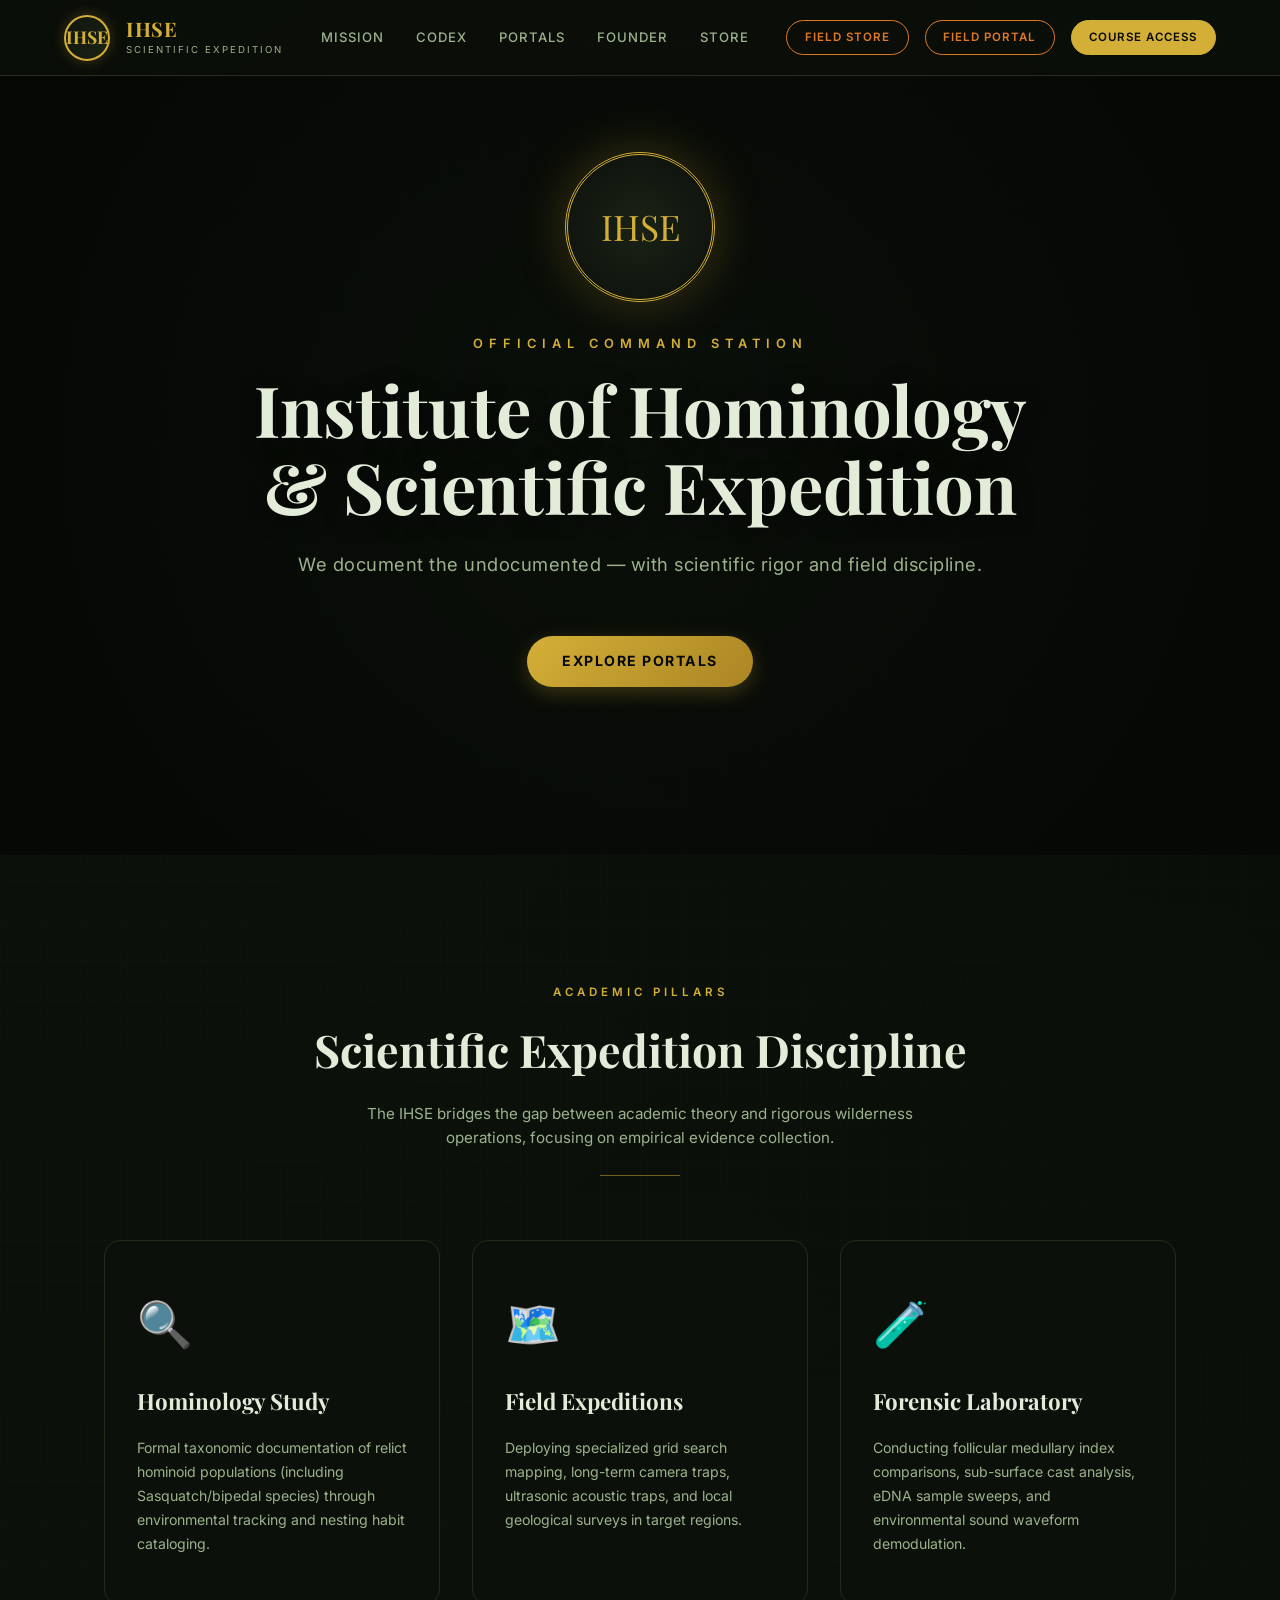
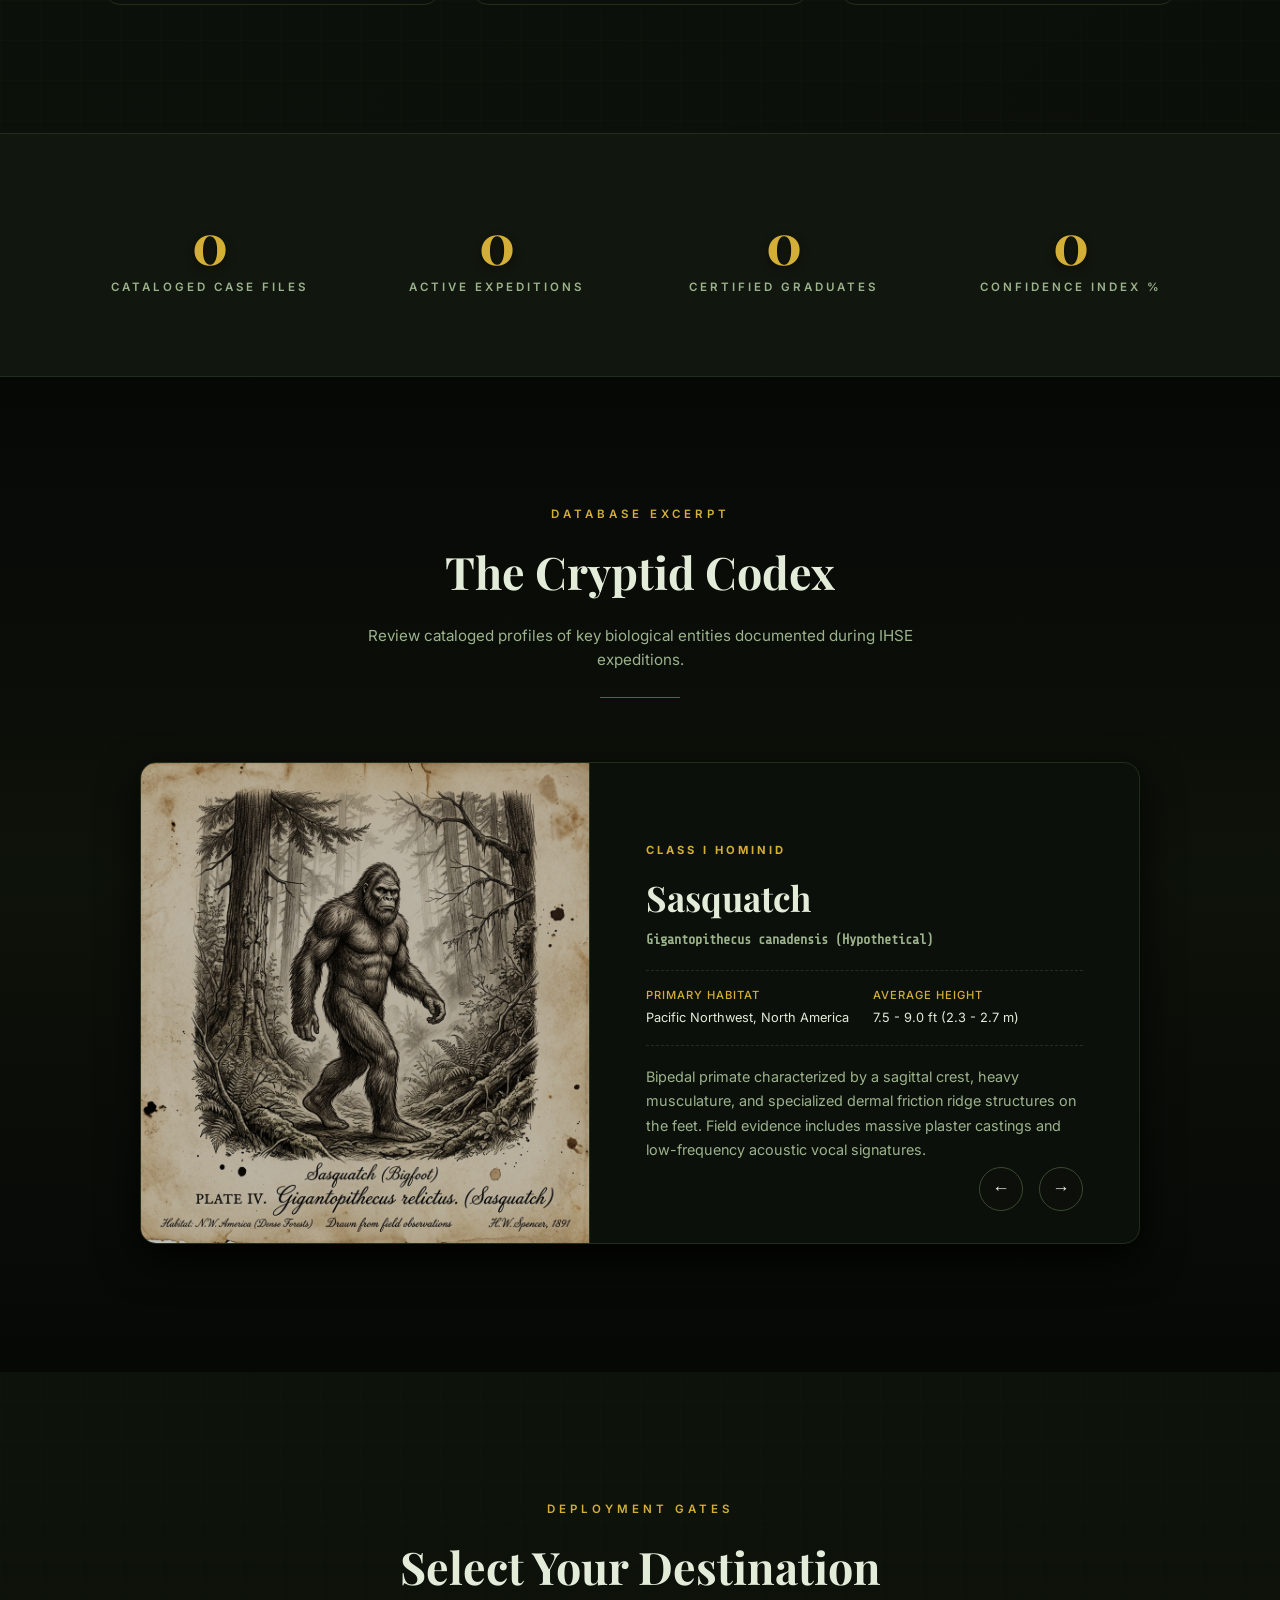
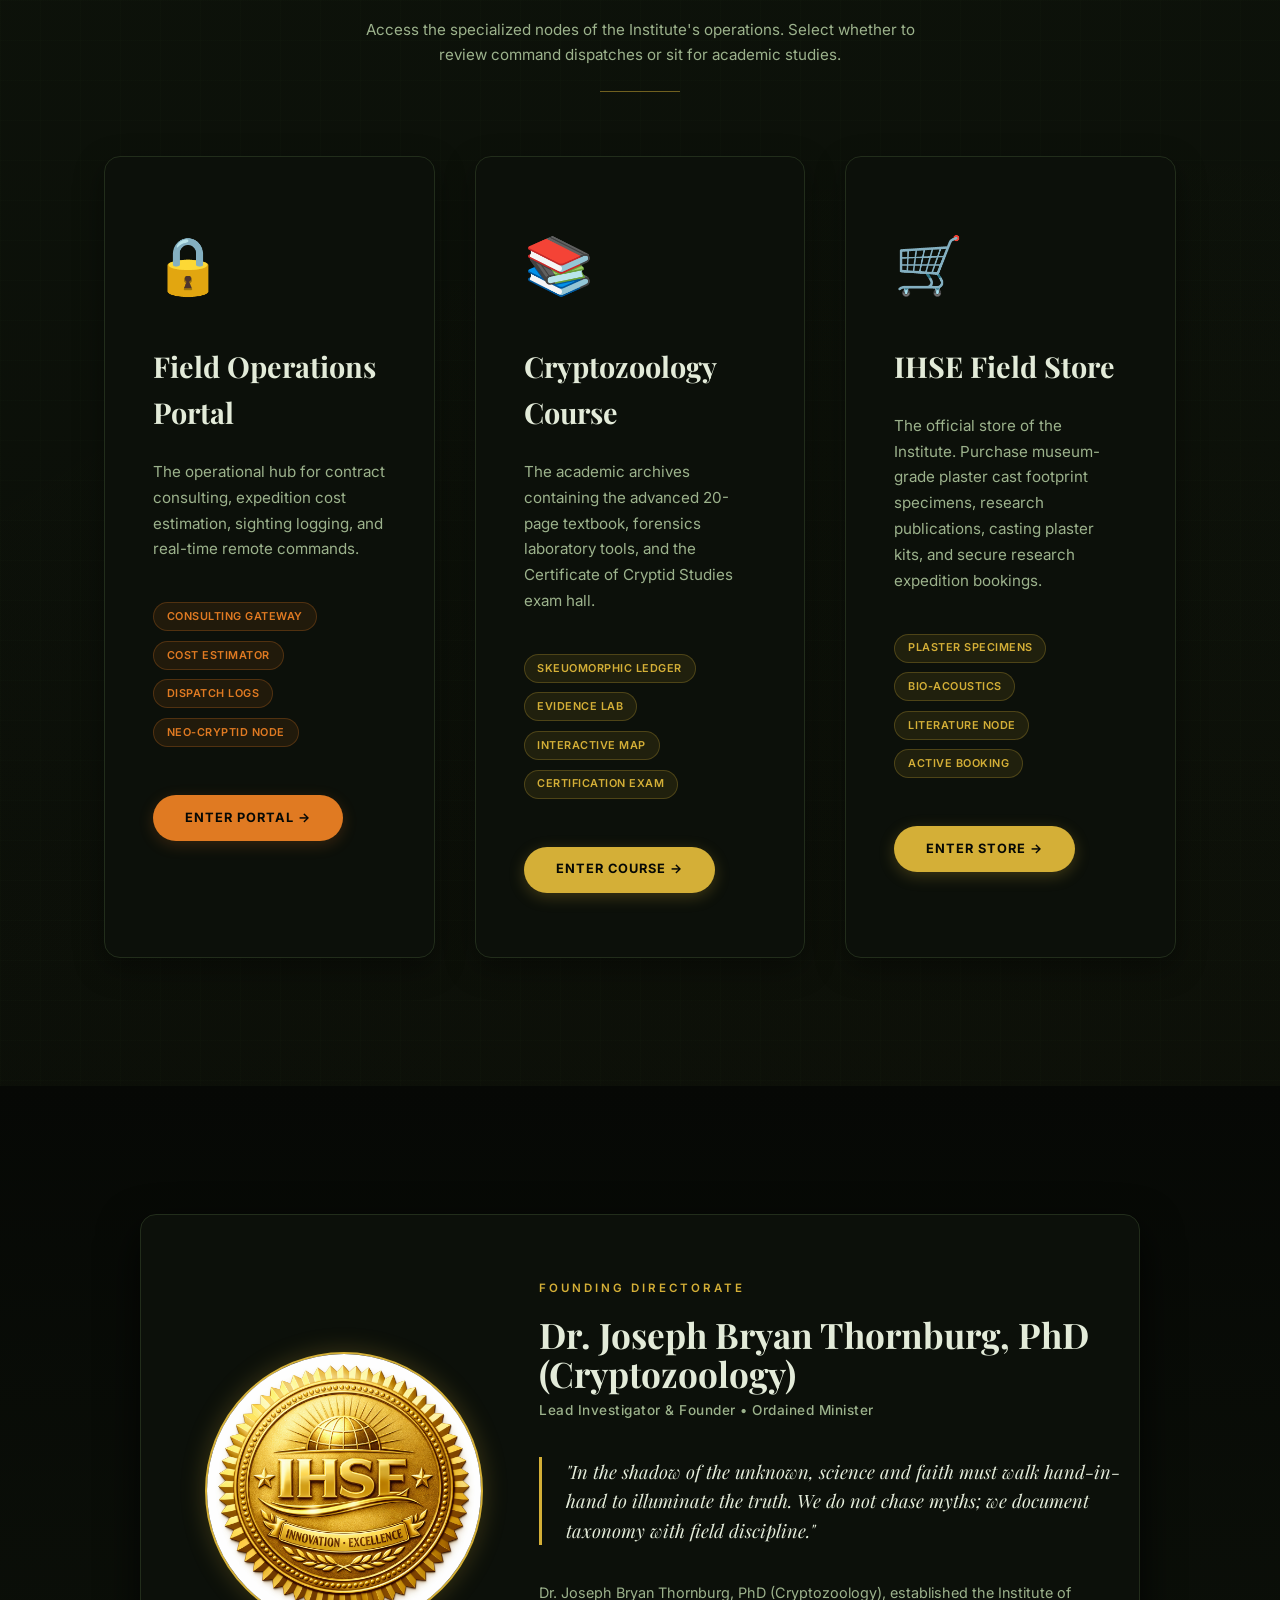
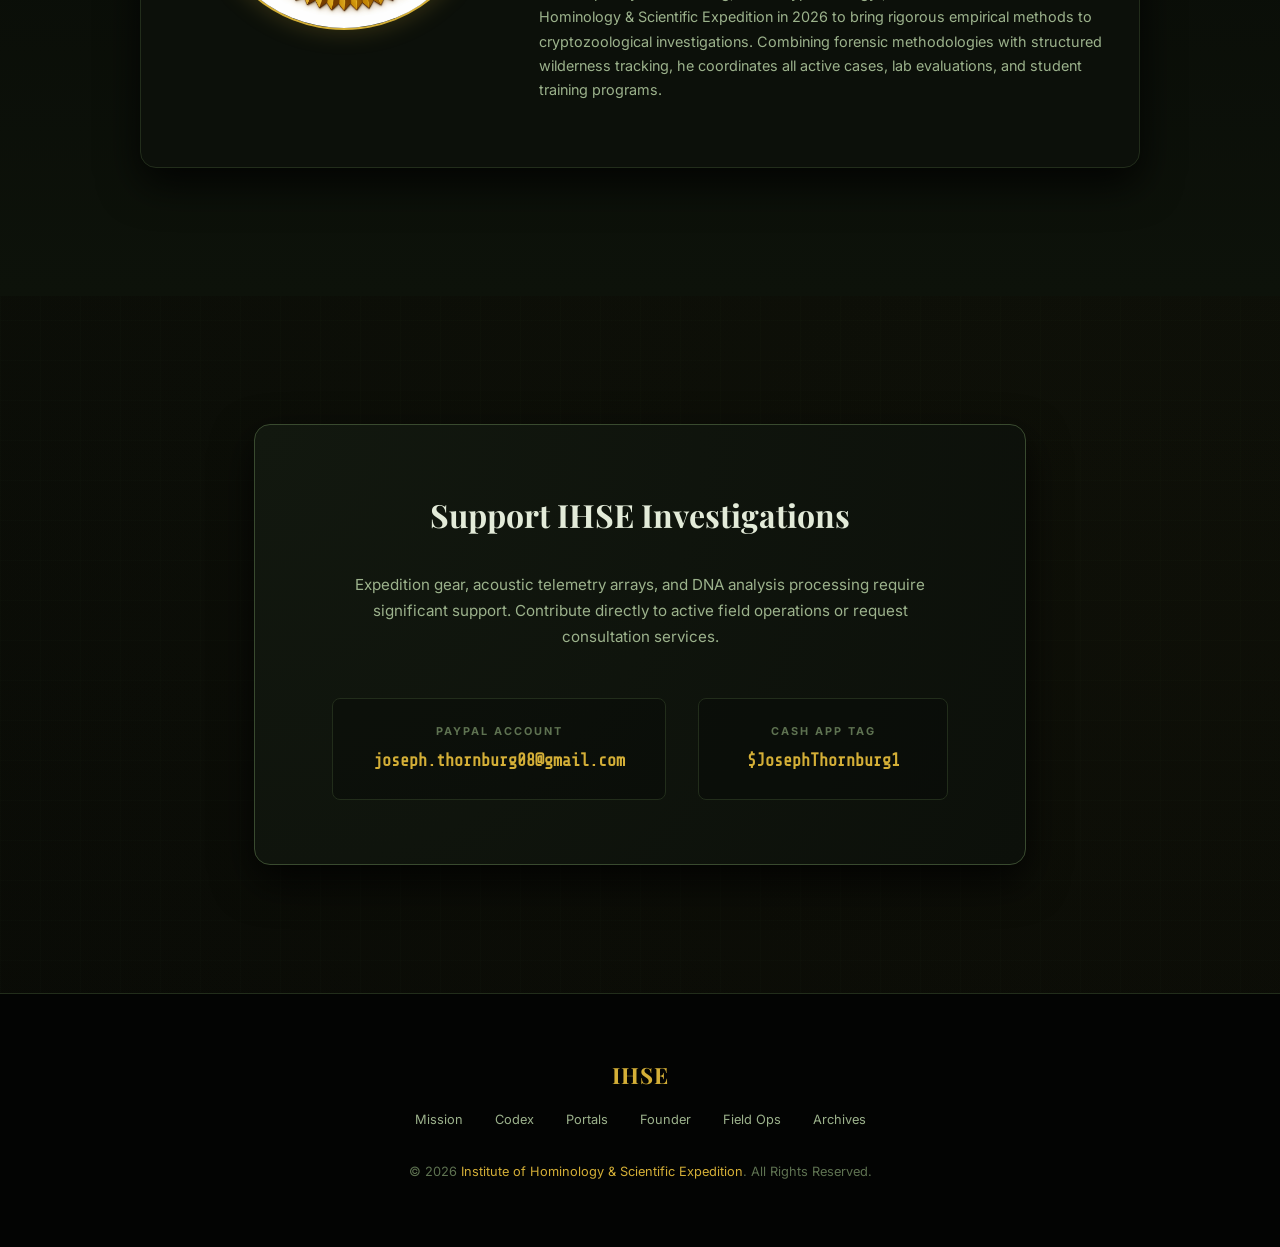
==== commit 4a19d925: "feat: Integrate strict Wix Headless store and update navigation" ====
--- a/index.html
+++ b/index.html
@@ -615,7 +615,7 @@
 
         .gateways-grid {
             display: grid;
-            grid-template-columns: 1fr 1fr;
+            grid-template-columns: repeat(3, 1fr);
             gap: 2.5rem;
         }
 
@@ -1037,8 +1037,10 @@
             <a href="#codex" class="nav-link">Codex</a>
             <a href="#gateways" class="nav-link">Portals</a>
             <a href="#founder" class="nav-link">Founder</a>
+            <a href="store.html" class="nav-link">Store</a>
         </nav>
         <div class="header-ctas">
+            <a href="store.html" class="btn-header portal">Field Store</a>
             <a href="portal.html" class="btn-header portal">Field Portal</a>
             <a href="course.html" class="btn-header course">Course Access</a>
         </div>
@@ -1264,6 +1266,20 @@
                     <span class="gate-badge">Certification Exam</span>
                 </div>
                 <a href="course.html" class="btn-gate">Enter Course &rarr;</a>
+            </div>
+
+            <!-- Field Store Card -->
+            <div class="gate-card academic">
+                <div class="gate-icon">🛒</div>
+                <h3>IHSE Field Store</h3>
+                <p>The official store of the Institute. Purchase museum-grade plaster cast footprint specimens, research publications, casting plaster kits, and secure research expedition bookings.</p>
+                <div class="gate-badge-list">
+                    <span class="gate-badge">Plaster Specimens</span>
+                    <span class="gate-badge">Bio-Acoustics</span>
+                    <span class="gate-badge">Literature Node</span>
+                    <span class="gate-badge">Active Booking</span>
+                </div>
+                <a href="store.html" class="btn-gate" style="background: var(--gold); color: #060805; box-shadow: 0 4px 15px var(--gold-glow);">Enter Store &rarr;</a>
             </div>
         </div>
     </section>
